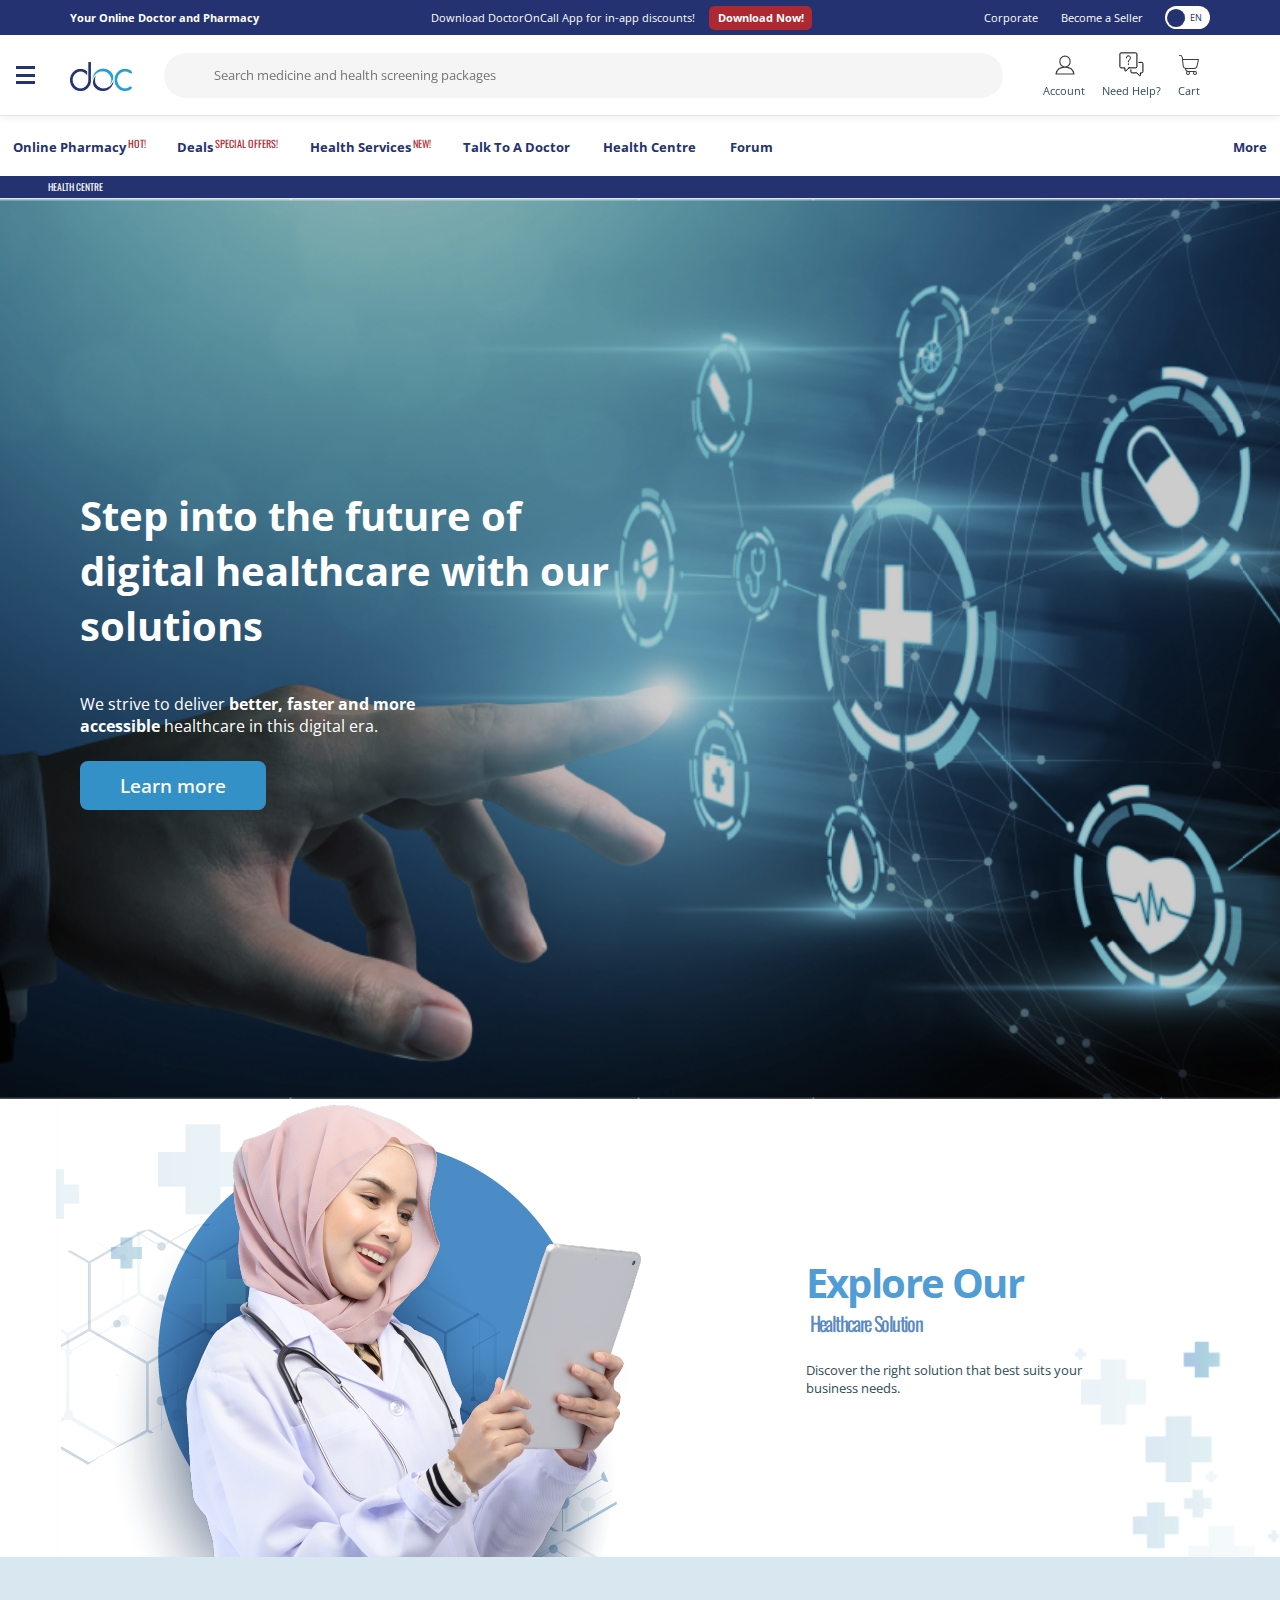
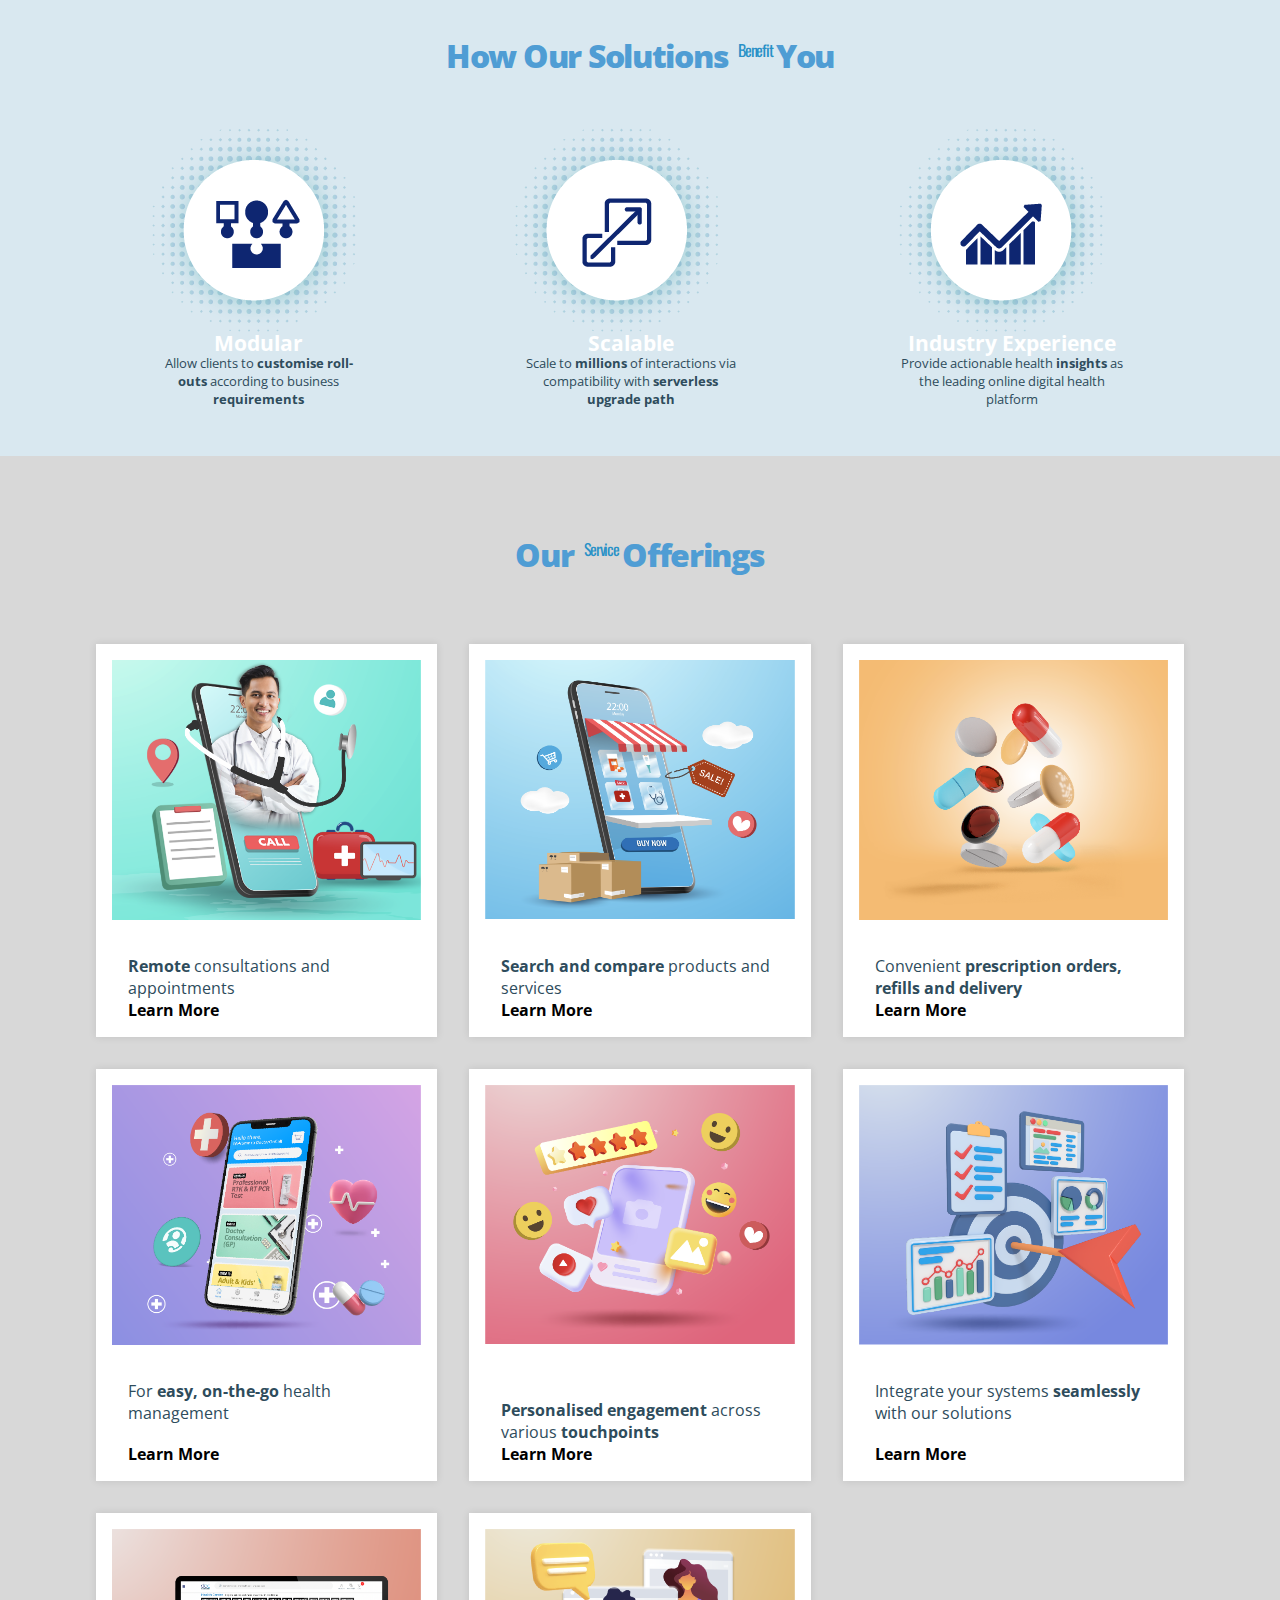
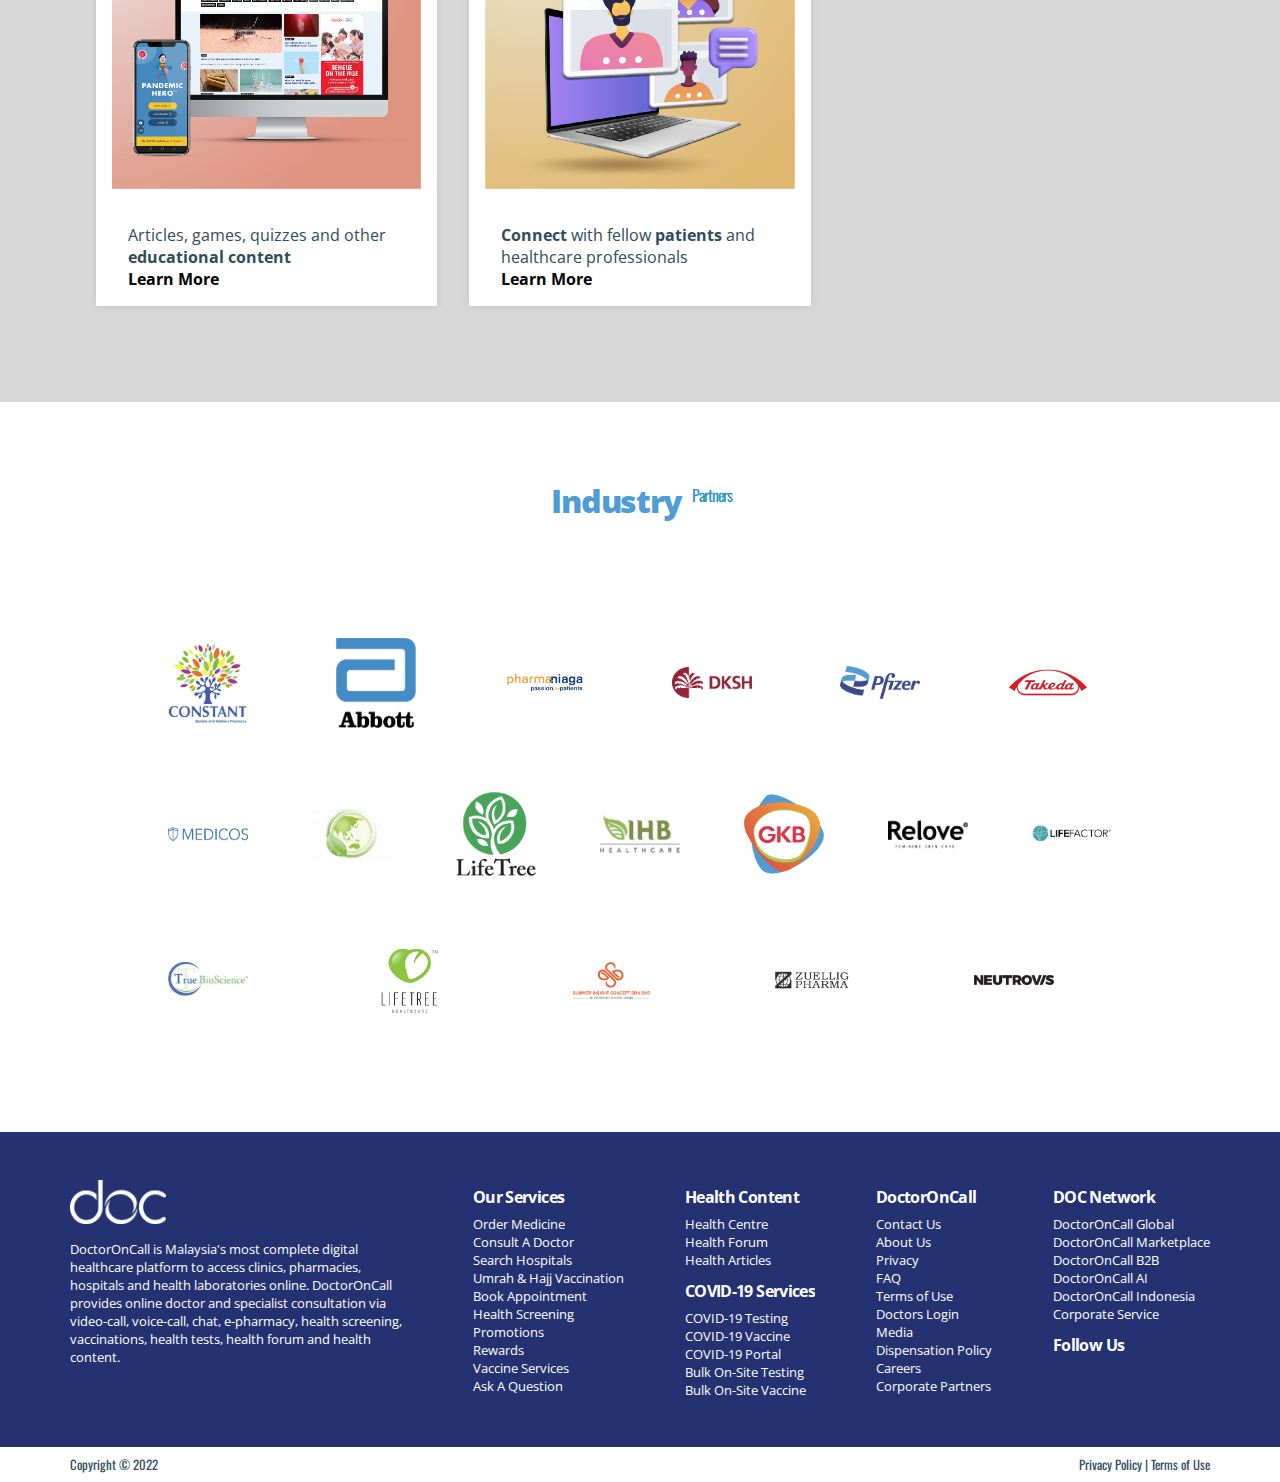
==== index.html @ 5e668772 "fixed navbar integration" ====
<!DOCTYPE html>
<html>
  <head>
    <meta charset="UTF-8">
    <meta name="viewport" content="width=device-width, initial-scale=1.0">
    <title>DoctorOnCall- Our Software Solutions</title>
    <meta name="description" content="DoctorOnCall- Our Software Solutions">
    <meta name="keywords" content="Health, Tech, Telehealth">
    <meta name="author" content="DoctorOnCall">
    <meta name="robots" content="index, follow">
    
    <link rel="stylesheet" href="./css/tiny-slider.css">
    <link rel="stylesheet" href="./css/style.css">
    <link rel="stylesheet" href="./css/health-centre-category.css">
    <link rel="stylesheet" href="./css/stylesheet.css">

    <!-- Favicons-->
    <link rel="shortcut icon" href="https://www.doctoroncall.com.my/images/favicon.ico" type="image/x-icon">
    <link rel="icon" href="https://www.doctoroncall.com.my/images/favicon.ico" type="image/x-icon">

    <!-- To load boostrap-->
    <link href="https://cdn.jsdelivr.net/npm/bootstrap@5.0.2/dist/css/bootstrap.min.css" rel="stylesheet" integrity="sha384-EVSTQN3/azprG1Anm3QDgpJLIm9Nao0Yz1ztcQTwFspd3yD65VohhpuuCOmLASjC" crossorigin="anonymous">
  </head>

  <body>

    <!-- Navbar section -->
    <header id="header" class="br-b-gray-1 bg-white pos-fix fullwidth sr t-05-ease">
      <div id="nav-1" class="nav-1 bg-blue-1 pad slide-disable t-05-ease">
        <div class="flex-box fullwidth fullheight wrap-1 centralized ai-c">
          <h1 class="f-g0-s0 f-g1-s0-767">Your Online Doctor and Pharmacy</h1>
          <div class="f-g1-s1 ta-c r-767">Download DoctorOnCall App for in-app discounts! <a class="button" href="#" target="_blank">Download Now!</a></div>
          <a class="r-920 f-g0-s0" href="#" target="_blank">Corporate</a><a class="r-920 f-g0-s0" href="#" target="_blank">Become a Seller</a> <span class="toggle-container pos-rel f-g0-s0"> <span class="pos-abs bm">BM</span> <span class="pos-abs en">EN</span>
          <button type="button" class="toggle toggle-btn pos-abs" id="toggle-lang"></button>
          </span> </div>
      </div>
      <div class="pos-rel pad">
        <div class="burger-wrapper pos-abs flex-box fullheight ai-c">
          <div id="burger" class="burger toggle"> <span class="line"></span> <span class="line"></span> <span class="line"></span> </div>
        </div>
        <div class="nav-2 flex-box ai-c fullwidth wrap-1 slide-disable t-05-ease pt-1 pb-1">
          <div id="logo" class="logo t-05-ease"><img class="fullwidth" src="images/doc-logo.png" alt /><img class="fullwidth" style="margin-top: 4.5%;" src="./Images/doc-logo.png" alt /></div>
          <div class="search-box">
            <input id="searchInput" autocomplete="off" class="search-bar fullwidth bg-gray-1" placeholder="Search medicine and health screening packages" onfocus="expandSearch()" onfocusout="shrinkSearch()">
          </div>
          <div class="main-nav r-767">
            <div class="flex-box ai-c">
              <div class="ta-c f-g1-s1">
                <svg class="header-login" xmlns="http://www.w3.org/2000/svg" width="25" height="25" viewBox="0 0 25 25">
                  <g transform="translate(-1121 -191)">
                    <rect class="class-a" width="25" height="25" transform="translate(1121 191)"></rect>
                    <g transform="translate(1123 193)">
                      <path class="class-b" d="M10.988,13.129A5.363,5.363,0,0,1,5.852,7.564,5.363,5.363,0,0,1,10.988,2a5.363,5.363,0,0,1,5.136,5.564A5.363,5.363,0,0,1,10.988,13.129Zm0,0q7.7,0,8.988,6.848H2Q3.284,13.129,10.988,13.129Z" transform="translate(0 0)"></path>
                    </g>
                  </g>
                </svg>
                Account </div>
              <div class="ta-c f-g1-s1">
                <svg version="1.1" id="Layer_1" xmlns="http://www.w3.org/2000/svg" xmlns:xlink="http://www.w3.org/1999/xlink" x="0px" y="0px" viewBox="0 0 50 50" style="enable-background:new 0 0 50 50;" xml:space="preserve" width="25" height="25">
                  <style type="text/css">
    .st0{fill:none;stroke:#000000;stroke-width:2;stroke-linecap:round;stroke-linejoin:round;}
    </style>
                  <g>
                    <path id="Rectangle_103_" class="st0" d="M19.83,31.77l-6.29,6.29c-0.63,0.63-1.71,0.18-1.71-0.71v-5.59h-8c-1.1,0-2-0.9-2-2v-26 c0-1.1,0.9-2,2-2h30c1.1,0,2,0.9,2,2v26c0,1.1-0.9,2-2,2H19.83z"/>
                    <path id="Path_143_" class="st0" d="M23.83,35.77v4c0,1.12,0.9,2,2,2h10l5.29,5.7c0.63,0.64,1.71,0.19,1.71-0.72v-4.98h3 c1.1,0,2-0.88,2-2V22.8c0-1.12-0.9-2.03-2-2.03h-6"/>
                    <path class="st0" d="M18.83,19.77c0,0,0-2,1-3c2-2,3-3,3-5s-1-4-4-4s-4,2-4,4"/>
                    <line class="st0" x1="18.83" y1="23.77" x2="18.83" y2="24.77"/>
                  </g>
                </svg>
                Need Help?</div>
              <div class="ta-c f-g1-s1">
                <svg class="header-cart-icon" xmlns="http://www.w3.org/2000/svg" width="25" height="25" viewBox="0 0 25 25">
                  <g transform="translate(0)">
                    <path class="class-a" d="M0,0H25V25H0Z" transform="translate(0)"></path>
                    <path class="class-b" d="M11.5,19h6.279a.5.5,0,0,1,0,1H11.5a3.5,3.5,0,0,1-3.487-3.2,3.5,3.5,0,0,1-2.306-2.912L4.694,5.318A1.5,1.5,0,0,0,3.205,4H2.5a.5.5,0,0,1,0-1h.705A2.5,2.5,0,0,1,5.687,5.2L5.907,7H21.5a.5.5,0,0,1,.488.608L20.51,14.259A3.5,3.5,0,0,1,17.094,17H9.185l-.136,0A2.5,2.5,0,0,0,11.5,19ZM6.059,8,6.7,13.776A2.5,2.5,0,0,0,9.185,16h7.908a2.5,2.5,0,0,0,2.44-1.958L20.877,8Z" transform="translate(0)"></path>
                    <path class="class-b" d="M18,23a2,2,0,1,1,2-2A2,2,0,0,1,18,23Zm0-1a1,1,0,1,0-1-1A1,1,0,0,0,18,22Z" transform="translate(0)"></path>
                    <path class="class-b" d="M11,23a2,2,0,1,1,2-2A2,2,0,0,1,11,23Zm0-1a1,1,0,1,0-1-1A1,1,0,0,0,11,22Z" transform="translate(0)"></path>
                  </g>
                </svg>
                Cart </div>
            </div>
          </div>
        </div>
      </div>
    </header>
    <div class="nav-3 br-b-gray-1 r-1023 slide-disable sr t-05-ease">
      <div class="flex-box centralized pos-rel">
        <div class="f-g0-s0"><a class="button-blue" href="javascript:void(0)">Online Pharmacy<span>HOT!</span>
          <div class="tab"></div>
          </a>
          <div class="nav-3-d br-b-gray-1 bg-gray-2 slide-disable sr t-05-ease pt-05 pb-05 pos-abs fullwidth">
            <div class="wrap-2">
              <div class="flex-box gap-2 desc">
                <div class="pad-05 fb-40">
                  <div class="flex-box br-b-blue-1">
                    <h2 class="f-g1-s1">Explore By</h2>
                    <a class="see-all" href="#"><span>SEE ALL</span> <img src="images/go.svg" alt /></a> </div>
                  <ul class="ls-n flex-box gap-05 fw col2">
                    <li><a href="#" target="_blank"><span>Nutrition</span></a></li>
                    <li><a href="#" target="_blank"><span>Sleep</span></a></li>
                    <li><a href="#" target="_blank"><span>Mental Health</span></a></li>
                    <li><a href="#" target="_blank"><span>Fitness</span></a></li>
                    <li><a href="#" target="_blank"><span>Product Reviews</span></a></li>
                    <li><a href="#" target="_blank"><span>Sexual Health</span></a></li>
                  </ul>
                </div>
                <div class="pad-05">
                  <div class="flex-box br-b-blue-1">
                    <h2 class="f-g1-s1">Trending Categories</h2>
                    <a class="see-all" href="#"><span>SEE ALL</span> <img src="images/go.svg" alt /></a> </div>
                  <ul class="ls-n flex-box gap-05 col4 fw">
                    <li><a href="#" target="_blank"><span>5-HTP</span></a></li>
                    <li><a href="#" target="_blank"><span>Algae</span></a></li>
                    <li><a href="#" target="_blank"><span>Amino Acids</span></a></li>
                    <li><a href="#" target="_blank"><span>Antioxidants</span></a></li>
                    <li><a href="#" target="_blank"><span>Ashwagandha</span></a></li>
                    <li><a href="#" target="_blank"><span>Astaxanthin</span></a></li>
                    <li><a href="#" target="_blank"><span>Bee Propolis</span></a></li>
                    <li><a href="#" target="_blank"><span>Beta Glucan</span></a></li>
                    <li><a href="#" target="_blank"><span>Biotin</span></a></li>
                    <li><a href="#" target="_blank"><span>Bone &amp; Joint</span></a></li>
                    <li><a href="#" target="_blank"><span>Calcium</span></a></li>
                    <li><a href="#" target="_blank"><span>Collagen</span></a></li>
                    <li><a href="#" target="_blank"><span>5-HTP</span></a></li>
                    <li><a href="#" target="_blank"><span>Algae</span></a></li>
                    <li><a href="#" target="_blank"><span>Amino Acids</span></a></li>
                    <li><a href="#" target="_blank"><span>Antioxidants</span></a></li>
                    <li><a href="#" target="_blank"><span>Ashwagandha</span></a></li>
                    <li><a href="#" target="_blank"><span>Astaxanthin</span></a></li>
                    <li><a href="#" target="_blank"><span>Bee Propolis</span></a></li>
                    <li><a href="#" target="_blank"><span>Beta Glucan</span></a></li>
                    <li><a href="#" target="_blank"><span>Biotin</span></a></li>
                    <li><a href="#" target="_blank"><span>Bone &amp; Joint</span></a></li>
                    <li><a href="#" target="_blank"><span>Calcium</span></a></li>
                    <li><a href="#" target="_blank"><span>Collagen</span></a></li>
                  </ul>
                </div>
              </div>
            </div>
          </div>
        </div>
        <div class="f-g0-s0"><a class="button-blue" href="javascript:void(0)">Deals<span>SPECIAL OFFERS!</span></a></div>
        <div class="f-g0-s0"><a class="button-blue" href="javascript:void(0)">Health Services<span>NEW!</span>
          <div class="tab"></div>
          </a>
          <div class="nav-3-d br-b-gray-1 bg-gray-2 slide-disable sr t-05-ease pt-05 pb-05 pos-abs fullwidth">
            <div class="wrap-2">
              <div class="flex-box gap-2 desc">
                <div class="pad-05">
                  <div class="flex-box br-b-blue-1">
                    <h2 class="f-g1-s1">Categories</h2>
                    <a class="see-all" href="#"><span>SEE ALL</span> <img src="images/go.svg" alt /></a> </div>
                  <ul class="ls-n flex-box gap-05 col4 fw">
                    <li><a href="#" target="_blank"><span>General Vaccination</span></a></li>
                    <li><a href="#" target="_blank"><span>General Screening</span></a></li>
                    <li><a href="#" target="_blank"><span>Women's Health</span></a></li>
                    <li><a href="#" target="_blank"><span>Covid Test</span></a></li>
                    <li><a href="#" target="_blank"><span>Imaging Test</span></a></li>
                    <li><a href="#" target="_blank"><span>Influenza Vaccination</span></a></li>
                    <li><a href="#" target="_blank"><span>Cancer Screening</span></a></li>
                    <li><a href="#" target="_blank"><span>Children's Vaccination</span></a></li>
                    <li><a href="#" target="_blank"><span>Dental Care</span></a></li>
                    <li><a href="#" target="_blank"><span>Men's Health</span></a></li>
                    <li><a href="#" target="_blank"><span>Heart Screening</span></a></li>
                    <li><a href="#" target="_blank"><span>Sexual Wellness</span></a></li>
                  </ul>
                </div>
              </div>
            </div>
          </div>
        </div>
      <div class="f-g0-s0"><a class="button-blue active" href="javascript:void(0)">Talk To A Doctor
          <div class="tab"></div>
          </a>
          <div class="nav-3-d br-b-gray-1 bg-gray-2 slide-disable sr t-05-ease pt-05 pb-05 pos-abs fullwidth">
            <div class="wrap-2 centralized">
              <div class="flex-box gap-2 desc">
                <div class="pad-05 fb-40">
                  <div class="thumbs flex-box fw gap-1">
            <div class="f-g1-s0"><a id="b5" href="#" target="_self" class="t-05-ease"><small>ONLINE</small>
              <div>Doctor Consultation (GP)</div>
              </a></div>
            <div class="f-g1-s0"><a id="b2" href="#" target="_self" class="t-05-ease"><small>APPOINTMENT</small>
              <div>Specialist Consultation</div>
              </a></div>
          </div>
                </div>
                <div class="pad-05">
                  <div class="flex-box br-b-blue-1">
                    <h2 class="f-g1-s1">All Specialists</h2>
                    <a class="see-all" href="#"><span>SEE ALL</span> <img src="images/go.svg" alt /></a> </div>
                  <ul class="ls-n flex-box gap-05 col2 fw">
                    <li><a href="#" target="_blank"><span>Obstetrician &amp; Gynaecologist</span></a></li>
                    <li><a href="#" target="_blank"><span>Fertility Specialist</span></a></li>
                    <li><a href="#" target="_blank"><span>Neurosurgeon</span></a></li>
                    <li><a href="#" target="_blank"><span>Urologist</span></a></li>
                    <li><a href="#" target="_blank"><span>Ear Nose Throat Specialist</span></a></li>
            <li><a href="#" target="_blank"><span>General Practitioner</span></a></li>
                  </ul>
                </div>
              </div>
            </div>
          </div>
        </div>
        <div class="f-g0-s0"><a class="button-blue active" href="index-health-centre.html">Health Centre
          <div class="tab"></div>
          </a>
          <div class="nav-3-d br-b-gray-1 bg-gray-2 slide-disable sr t-05-ease pt-05 pb-05 pos-abs fullwidth">
            <div class="wrap-2">
              <div class="flex-box gap-2 desc">
                <div class="pad-05 fb-40">
                  <div class="flex-box br-b-blue-1">
                    <h2 class="f-g1-s1">Featured</h2>
                    <a class="see-all" href="#"><span>SEE ALL</span> <img src="images/go.svg" alt /></a> </div>
                  <ul class="ls-n flex-box gap-05 fw col2">
                    <li><a href="#" target="_blank"><span>Smoking Cessation</span></a></li>
                    <li><a href="#" target="_blank"><span>Pneumococcal Vaccination</span></a></li>
                    <li><a href="#" target="_blank"><span>Heart Health</span></a></li>
                    <li><a href="#" target="_blank"><span>Family &amp; Planning</span></a></li>
                    <li><a href="#" target="_blank"><span>Hepatitis C</span></a></li>
                    <li><a href="#" target="_blank"><span>Endometriosis</span></a></li>
                  </ul>
                </div>
                <div class="pad-05">
                  <div class="flex-box br-b-blue-1">
                    <h2 class="f-g1-s1">Health Articles</h2>
                    <a class="see-all" href="#"><span>SEE ALL</span> <img src="images/go.svg" alt /></a> </div>
                  <ul class="ls-n flex-box gap-05 col4 fw">
                    <li><a href="index-health-centre-category.html" target="_self"><span>Nutrition</span></a></li>
                    <li><a href="#" target="_blank"><span>Covid-19 Vaccine</span></a></li>
                    <li><a href="#" target="_blank"><span>HIV &amp; AIDS</span></a></li>
                    <li><a href="#" target="_blank"><span>Diabetes</span></a></li>
                    <li><a href="#" target="_blank"><span>Asthma</span></a></li>
                    <li><a href="#" target="_blank"><span>Cancer</span></a></li>
                    <li><a href="#" target="_blank"><span>Women's Health</span></a></li>
                    <li><a href="#" target="_blank"><span>Vaccine Services</span></a></li>
                    <li><a href="#" target="_blank"><span>Health Screening</span></a></li>
                  </ul>
                </div>
              </div>
            </div>
          </div>
        </div>
        <div class="f-g0-s0"><a class="button-blue" href="javascript:void(0)">Forum</a></div>
        <div class="f-g1-s1 fb-100"><a class="button-blue" href="javascript:void(0)">More</a></div>
      </div>
      <div class="breadcrumbs flex-box bg-blue-1 pt-025 pb-025 ai-c"><a href="index.html"><img src="images/home.svg" class="home" alt /></a><span><img src="images/next-white.svg" alt=""></span><a href="#">HEALTH CENTRE</a></div>
    </div>
    <div id="nav-4" class="nav-4 pos-fix bg-blue-1 sr flex-box fd-c t-05-ease">
      <div class="flex-box fullwidth ai-c">
        <div><img class="avatar" src="images/avatar.svg" alt/></div>
        <div><strong class="hello-user">Hello, Guest!</strong>
          <div><a class="button-white" href="javascript:void(0)">Log In</a><a class="button-white" href="javascript:void(0)">Sign Up</a></div>
        </div>
      </div>
      <hr>
      <div class="main no-scroller">
        <div class="accordion-container">
          <div class="ac">
            <div class="ac-header">
              <button class="ac-trigger">Online Pharmacy<span>HOT!</span></button>
            </div>
            <div class="ac-panel">
              <ul class="ls-n">
                <li><a href="index-health-centre-category.html" target="_self"><span>Nutrition</span></a></li>
                <li><a href="#" target="_blank"><span>Sleep</span></a></li>
                <li><a href="#" target="_blank"><span>Mental Health</span></a></li>
                <li><a href="#" target="_blank"><span>Fitness</span></a></li>
                <li><a href="#" target="_blank"><span>Product Reviews</span></a></li>
                <li><a href="#" target="_blank"><span>Sexual Health</span></a></li>
              </ul>
            </div>
          </div>
          <div class="ac">
            <div class="ac-header">
              <button class="ac-trigger">Health Services<span>NEW!</span></button>
            </div>
            <div class="ac-panel">
              <ul class="ls-n">
                <li><a href="#" target="_blank"><span>General Vaccination</span></a></li>
                <li><a href="#" target="_blank"><span>General Screening</span></a></li>
                <li><a href="#" target="_blank"><span>Women's Health</span></a></li>
                <li><a href="#" target="_blank"><span>Covid Test</span></a></li>
                <li><a href="#" target="_blank"><span>Imaging Test</span></a></li>
                <li><a href="#" target="_blank"><span>Influenza Vaccination</span></a></li>
                <li><a href="#" target="_blank"><span>Cancer Screening</span></a></li>
                <li><a href="#" target="_blank"><span>Children's Vaccination</span></a></li>
                <li><a href="#" target="_blank"><span>Dental Care</span></a></li>
                <li><a href="#" target="_blank"><span>Men's Health</span></a></li>
                <li><a href="#" target="_blank"><span>Heart Screening</span></a></li>
                <li><a href="#" target="_blank"><span>Sexual Wellness</span></a></li>
              </ul>
            </div>
          </div>
          <div class="ac">
            <div class="ac-header">
              <button class="ac-trigger">Talk To A Doctor</button>
            </div>
            <div class="ac-panel">
              <ul class="ls-n">
                <li><a href="#" target="_blank"><span>Online GP</span></a></li>
                <li><a href="#" target="_blank"><span>Book Specialists</span></a></li>
              </ul>
            </div>
          </div>
          <div class="ac">
            <div class="ac-header">
              <button class="ac-trigger">Health Centre</button>
            </div>
            <div class="ac-panel">
              <ul class="ls-n">
                <li><a href="#" target="_blank"><span>Smoking Cessation</span></a></li>
                <li><a href="#" target="_blank"><span>Pneumococcal Vaccination</span></a></li>
                <li><a href="#" target="_blank"><span>Heart Health</span></a></li>
                <li><a href="#" target="_blank"><span>Family &amp; Planning</span></a></li>
                <li><a href="#" target="_blank"><span>Hepatitis C</span></a></li>
                <li><a href="#" target="_blank"><span>Endometriosis</span></a></li>
                <li><a href="#" target="_blank"><span>See More...</span></a></li>
              </ul>
            </div>
          </div>
          <div><a class="button-blue" href="javascript:void(0)">Forum</a></div>
        </div>
        <hr>
        <div><a class="button-blue" href="javascript:void(0)">Corporate</a></div>
        <div><a class="button-blue" href="javascript:void(0)">About Us</a></div>
        <div><a class="button-blue" href="javascript:void(0)">Frequently Asked Questions</a></div>
        <div><a class="button-blue" href="javascript:void(0)">Media</a></div>
        <div><a class="button-blue" href="javascript:void(0)">Careers</a></div>
        <div><a class="button-blue" href="javascript:void(0)">Panel Doctors</a></div>
        <div><a class="button-blue" href="javascript:void(0)">Contact Us</a></div>
      </div>
      <div class="socmed flex-box col5 f-g0-s0"> <a href="#" target="_blank"><img src="images/socmed-fb.svg" alt /></a> <a href="#" target="_blank"><img src="images/socmed-ig.svg" alt /></a> <a href="#" target="_blank"><img src="images/socmed-tw.svg" alt /></a> <a href="#" target="_blank"><img src="images/socmed-yt.svg" alt /></a> <a href="#" target="_blank"><img src="images/socmed-in.svg" alt /></a> </div>
    </div>
    <div id="nav-4-slideback" class="nav-4-slideback pos-fix">&nbsp;</div>
    <div class="nav-5 pos-fix bg-white fullwidth main-nav br-t-gray-1 a-767 sr t-05-ease">
      <div class="flex-box ai-c slide-disable col4 fw">
        <div class="ta-c f-g0-s0"> <img style="width: 25px; margin: 0 auto 0.5em" src="images/icon-download.svg" alt/> Get App</div>
        <div class="ta-c f-g0-s0">
          <svg class="header-login" xmlns="http://www.w3.org/2000/svg" width="25" height="25" viewBox="0 0 25 25">
            <g transform="translate(-1121 -191)">
              <rect class="class-a" width="25" height="25" transform="translate(1121 191)"></rect>
              <g transform="translate(1123 193)">
                <path class="class-b" d="M10.988,13.129A5.363,5.363,0,0,1,5.852,7.564,5.363,5.363,0,0,1,10.988,2a5.363,5.363,0,0,1,5.136,5.564A5.363,5.363,0,0,1,10.988,13.129Zm0,0q7.7,0,8.988,6.848H2Q3.284,13.129,10.988,13.129Z" transform="translate(0 0)"></path>
              </g>
            </g>
          </svg>
          Account </div>
        <div class="ta-c f-g0-s0">
          <svg version="1.1" id="Layer_2" xmlns="http://www.w3.org/2000/svg" xmlns:xlink="http://www.w3.org/1999/xlink" x="0px" y="0px" viewBox="0 0 50 50" style="enable-background:new 0 0 50 50;" xml:space="preserve" width="25" height="25">
            <g>
              <path id="Rectangle_104_" class="st0" d="M19.83,31.77l-6.29,6.29c-0.63,0.63-1.71,0.18-1.71-0.71v-5.59h-8c-1.1,0-2-0.9-2-2v-26 c0-1.1,0.9-2,2-2h30c1.1,0,2,0.9,2,2v26c0,1.1-0.9,2-2,2H19.83z"/>
              <path id="Path_144_" class="st0" d="M23.83,35.77v4c0,1.12,0.9,2,2,2h10l5.29,5.7c0.63,0.64,1.71,0.19,1.71-0.72v-4.98h3 c1.1,0,2-0.88,2-2V22.8c0-1.12-0.9-2.03-2-2.03h-6"/>
              <path class="st0" d="M18.83,19.77c0,0,0-2,1-3c2-2,3-3,3-5s-1-4-4-4s-4,2-4,4"/>
              <line class="st0" x1="18.83" y1="23.77" x2="18.83" y2="24.77"/>
            </g>
          </svg>
          Need Help?</div>
        <div class="ta-c f-g0-s0">
          <svg class="header-cart-icon" xmlns="http://www.w3.org/2000/svg" width="25" height="25" viewBox="0 0 25 25">
            <g transform="translate(0)">
              <path class="class-a" d="M0,0H25V25H0Z" transform="translate(0)"></path>
              <path class="class-b" d="M11.5,19h6.279a.5.5,0,0,1,0,1H11.5a3.5,3.5,0,0,1-3.487-3.2,3.5,3.5,0,0,1-2.306-2.912L4.694,5.318A1.5,1.5,0,0,0,3.205,4H2.5a.5.5,0,0,1,0-1h.705A2.5,2.5,0,0,1,5.687,5.2L5.907,7H21.5a.5.5,0,0,1,.488.608L20.51,14.259A3.5,3.5,0,0,1,17.094,17H9.185l-.136,0A2.5,2.5,0,0,0,11.5,19ZM6.059,8,6.7,13.776A2.5,2.5,0,0,0,9.185,16h7.908a2.5,2.5,0,0,0,2.44-1.958L20.877,8Z" transform="translate(0)"></path>
              <path class="class-b" d="M18,23a2,2,0,1,1,2-2A2,2,0,0,1,18,23Zm0-1a1,1,0,1,0-1-1A1,1,0,0,0,18,22Z" transform="translate(0)"></path>
              <path class="class-b" d="M11,23a2,2,0,1,1,2-2A2,2,0,0,1,11,23Zm0-1a1,1,0,1,0-1-1A1,1,0,0,0,11,22Z" transform="translate(0)"></path>
            </g>
          </svg>
          Cart </div>
      </div>
    </div> 

    <!-- Primary Banner section -->
    <div class="primary-hero-banner padding-section">
      <div class="primary-hero-content">
        <p class="primary-hero-title">Step into the future of digital healthcare with our solutions</p>
        <p class="primary-hero-description">We strive to deliver <strong>better, faster and more accessible</strong> healthcare in this digital era.</p>
        <button class="learn-more-btn" onclick=scrollToSection()>Learn more</button>
      </div>
    </div>

    <!-- Secondary Banner section -->
    <div class="secondary-hero-banner" id="explore-section">
      <div class="vertical-end horizontal-start">
         <img src="./Images/Asset 3.png" alt="Nurse Banner" class="nurse-image">
      </div>
      <div class="vertical-center"> 
        <div>
          <h2 class="secondary-hero-title text-start">
            Explore Our
            <br />
            <span class="secondary-colored-title">Healthcare Solution</span>
          </h2>
          <p class="secondary-hero-description">Discover the right solution that best suits your business needs.</p>
        </div>      
      </div>  
    </div>

    <!-- Benefits section -->
    <div class="benefit-section padding-section">

      <h2 class="section-title text-center">How Our Solutions <span class="light-blue-title"> Benefit </span> You</h2>

        <div class="benefit-container">
          <div class="center-benefit-card">
            <div class="benefit-card">
              <img src="./Images/Asset 5.png" alt="Modular Image">  
              <h3 class="benefit-card-title"><span class="description-bold">Modular</span></h3>
              <p>Allow clients to <span class="description-bold">customise roll-outs</span> according to business <span class="description-bold">requirements</span></p>
            </div>
          </div>
      
          <div class="center-benefit-card">
            <div class="benefit-card">
              <img src="./Images/Asset 6.png" alt="Scalable Image">
              <h3 class="benefit-card-title"><span class="description-bold">Scalable</span></h3>
              <p>Scale to <span class="description-bold">millions</span> of interactions via compatibility with <span class="description-bold">serverless upgrade path</span></p>
            </div>
          </div>
      
          <div class="center-benefit-card">
            <div class="benefit-card">
              <img src="./Images/Asset 7.png" alt="Industry Experience Image">
              <h3 class="benefit-card-title"><span class="description-bold">Industry Experience</span></h3>
              <p>Provide actionable health <span class="description-bold">insights</span> as the leading online digital health platform</p>
            </div>
          </div>
        </div> 
    </div>

    <!-- Services section -->
    <div class="service-section padding-section">
      <h2 class="section-title text-center">Our <span class="light-blue-title">Service</span> Offerings</h2>
      <div class="horizontal-center">
      <div class="service-card-group">

        <div class="service-card">
          <div>
            <img src="./Images/Asset 8.png" class="service-card-image" alt="Telehealth Platform Image">          
            <h3 class="service-card-title">Telehealth Platform</h3>
            <p class="service-card-description"> <span class="description-bold">Remote</span> consultations and appointments</p>
          </div>
          <a href="#" class="service-card-learn-more">Learn More</a>
        </div>
        <div class="service-card">
          <div>
            <img src="./Images/Asset 9.png" class="service-card-image" alt="B2B and B2C Marketplace Image">
            <h3 class="service-card-title">B2B and B2C Marketplace</h3>
            <p class="service-card-description"><span class="description-bold">Search and compare</span> products and services</p>
          </div>
          <a href="#" class="service-card-learn-more">Learn More</a>
        </div>
        <div class="service-card">          
          <div>
            <img src="./Images/Asset 10.png" class="service-card-image" alt="Online Pharmacy Image">
            <h3 class="service-card-title">Online Pharmacy</h3>
            <p class="service-card-description">Convenient<span class="description-bold"> prescription orders, refills and delivery</span></p>
          </div>
          <a href="#" class="service-card-learn-more">Learn More</a>
        </div>
        <div class="service-card">          
          <div>
            <img src="./Images/Asset 11.png" class="service-card-image" alt="Mobile App Image">
            <h3 class="service-card-title">Mobile App</h3>
            <p class="service-card-description">For <span class="description-bold">easy, on-the-go</span> health management</p>
          </div>
          <a href="#" class="service-card-learn-more">Learn More</a>
        </div>
        <div class="service-card">          
          <div>
            <img src="./Images/Asset 12.png" class="service-card-image" alt="Customer Experience Management Image">
            <h3 class="service-card-title">Customer Experience Management (CEM)</h3>
            <p class="service-card-description"><span class="description-bold">Personalised engagement</span> across various <span class="description-bold">touchpoints</span></p>
          </div>
          <a href="#" class="service-card-learn-more">Learn More</a>
        </div>
        <div class="service-card">          
          <div>
            <img src="./Images/Asset 15.png" class="service-card-image" alt="ERP & HIS Integration Image">
            <h3 class="service-card-title">ERP & HIS Integration</h3>
            <p class="service-card-description">Integrate your systems <span class="description-bold">seamlessly</span> with our solutions</p>
          </div>
          <a href="#" class="service-card-learn-more">Learn More</a>
        </div>
        <div class="service-card">
          <div>
            <img src="./Images/Asset 16.png" class="service-card-image" alt="Health Centres Image">
            <h3 class="service-card-title">Health Centres</h3>
            <p class="service-card-description">Articles, games, quizzes and other <span class="description-bold">educational content</span></p>
          </div>
          <a href="#" class="service-card-learn-more">Learn More</a>
        </div>
        <div class="service-card">          
          <div>
            <img src="./Images/Asset 17.png" class="service-card-image" alt="Website Forum Image">
            <h3 class="service-card-title">Website Forum</h3>
            <p class="service-card-description"><span class="description-bold">Connect</span> with fellow <span class="description-bold">patients</span> and healthcare <span class="service-description-bold">professionals</span></p>
          </div>
          <a href="#" class="service-card-learn-more">Learn More</a>
        </div>

      </div>
    </div>
    </div>

    <!-- Partners section -->
    <div class="partners-section padding-section">
      <h2 class="section-title text-center">Industry <span class="light-blue-title">Partners</span></h2>
      <div class="horizontal-center">
        <div class="partners-group text-center">
          <div class="first-partners-row">
            <span class="partners-row"><img src="./Images/Asset 18.png" alt="CONSTANT Image"></span>            
            <span class="partners-row"><img src="./Images/Asset 19.png" alt="Abbott Image"></span>
            <span class="partners-row"><img src="./Images/Asset 20.png" alt="Pharmaniage Image"></span>
            <span class="partners-row"><img src="./Images/Asset 21.png" alt="DKSH"></span>
            <span class="partners-row"><img src="./Images/Asset 22.png" alt="Pfizer Image"></span>
            <span class="partners-row"><img src="./Images/Asset 23.png" alt="Takeda Image"></span>
          </div>
          <div class="second-partners-row">
            <span class="partners-row"><img src="./Images/Asset 24.png" alt="MEDICOS Image"></span>
            <span class="partners-row"><img src="./Images/Asset 25.png" alt="GreenPharm Image"></span>
            <span class="partners-row"><img src="./Images/Asset 26.png" alt="LifeTree Image"></span>
            <span class="partners-row"><img src="./Images/Asset 27.png" alt="IHB Image"></span>
            <span class="partners-row"><img src="./Images/Asset 28.png" alt="GKB Image"></span>
            <span class="partners-row"><img src="./Images/Asset 29.png" alt="Relove Image"></span>
            <span class="partners-row"><img src="./Images/Asset 30.png" alt="Lifefactor Image"></span>
          </div>
          <div class="third-partners-row">
            <span class="partners-row"><img src="./Images/Asset 31.png" alt="TrueBioScience Image"></span>
            <span class="partners-row"><img src="./Images/Asset 32.png" alt="LifeTree Image"></span>
            <span class="partners-row"><img src="./Images/Asset 33.png" alt="SummerInsightConcept Image"></span>
            <span class="partners-row"><img src="./Images/Asset 34.png" alt="ZuellingPharma Image"></span>
            <span class="partners-row"><img src="./Images/Asset 35.png" alt="Neutrovis Image"></span>    
          </div>          
        </div>
      </div>
    </div>
    
    <footer class="section bg-blue-1 slide-disable t-05-ease sr">
      <div class="wrap-1 pad">
        <div class="footer flex-box desc gap-1 jc-sb cen centralized">
          <div class="fb-30"> <img class="mb-1" style="width: 6em; filter: brightness(100)" src="./Images/doc-logo.png" alt="">
            <p>DoctorOnCall is Malaysia's most complete digital healthcare platform to access clinics, pharmacies, hospitals and health laboratories online. DoctorOnCall provides online doctor and specialist consultation via video-call, voice-call, chat, e-pharmacy, health screening, vaccinations, health tests, health forum and health content.</p>
          </div>
          <div>
            <h2>Our Services</h2>
            <p><a href="/medicine">Order Medicine</a> <a href="/online-doctor">Consult A Doctor</a> <a href="/find-doctor/kuala-lumpur/hospitals">Search Hospitals</a> <a href="/medicine/umrah-hajj-vaccination-packages">Umrah &amp; Hajj Vaccination</a> <a href="/find-doctor">Book Appointment</a> <a href="/health-screening">Health Screening</a> <a href="/promos">Promotions</a> <a href="/medicine/account">Rewards</a> <a href="/find-doctor/vaccination-services">Vaccine Services</a> <a href="/tanya/en">Ask A Question</a></p>
          </div>
          <div>
            <h2>Health Content</h2>
            <p><a href="/health-centre">Health Centre</a> <a href="/tanya/en">Health Forum</a> <a href="/penyakit-a-z">Health Articles</a></p>
            <h2>COVID-19 Services</h2>
            <p><a href="/medicine/coronavirus-covid-19-test-kit">COVID-19 Testing</a> <a href="/medicine/covid-19-vaccine">COVID-19 Vaccine</a> <a href="/coronavirus?lang=en">COVID-19 Portal</a> <a href="/medicine/coronavirus-covid-19-test-kit/on-site-office-factory-testing-service">Bulk On-Site Testing</a> <a href="/medicine/coronavirus-covid-19-test-kit/on-site-office-factory-testing-service">Bulk On-Site Vaccine</a></p>
          </div>
          <div>
            <h2>DoctorOnCall</h2>
            <p><a href="/contact-us">Contact Us</a> <a href="/about-us">About Us</a> <a href="/privacyPolicy">Privacy</a> <a href="/help">FAQ</a> <a href="/termsOfService">Terms of Use</a> <a href="/doctor#/signin">Doctors Login</a> <a href="/media">Media</a> <a href="/medicine/dispensation-policy">Dispensation Policy</a> <a href="/careers">Careers</a> <a href="/corporate-partnership">Corporate Partners</a></p>
          </div>
          <div>
            <h2>DOC Network</h2>
            <p><a href="https://www.doctoroncall.com">DoctorOnCall Global </a><a href="https://www.doctoroncall.com">DoctorOnCall Marketplace </a><a href="https://www.doctoroncall.com/marketplace">DoctorOnCall B2B </a><a href="/healthcare-ai">DoctorOnCall AI </a><a href="/">DoctorOnCall Indonesia </a><a href="/corporate">Corporate Service</a></p>
            <div class="r-500">
              <h2>Follow Us</h2>
              <div class="socmed flex-box col5"> <a href="#" target="_blank"><img src="images/socmed-fb.svg" alt /></a> <a href="#" target="_blank"><img src="images/socmed-ig.svg" alt /></a> <a href="#" target="_blank"><img src="images/socmed-tw.svg" alt /></a> <a href="#" target="_blank"><img src="images/socmed-yt.svg" alt /></a> <a href="#" target="_blank"><img src="images/socmed-in.svg" alt /></a> </div>
            </div>
          </div>
          <div class="dn a-500 mt-1">
            <h2 class="ta-c">Follow Us</h2>
            <div class="socmed flex-box col5 centralized" style="max-width: 20em"> <a href="#" target="_blank"><img src="images/socmed-fb.svg" alt /></a> <a href="#" target="_blank"><img src="images/socmed-ig.svg" alt /></a> <a href="#" target="_blank"><img src="images/socmed-tw.svg" alt /></a> <a href="#" target="_blank"><img src="images/socmed-yt.svg" alt /></a> <a href="#" target="_blank"><img src="images/socmed-in.svg" alt /></a> </div>
          </div>
        </div>
      </div>
    </footer>
    <div class="copyright bg-white pt-05 pb-05 r-767 slide-disable t-05-ease sr">
      <div class="wrap-1 pad flex-box col2">
        <p class="mb-0" style="font-family: 'Oswald', sans-serif;">Copyright © 2022</p>
        <p class="mb-0 ta-r" style="font-family: 'Oswald', sans-serif;">Privacy Policy | Terms of Use</p>
      </div>
    </div>

    <!-- To load bootstrap -->
    <script src="https://cdn.jsdelivr.net/npm/@popperjs/core@2.9.2/dist/umd/popper.min.js" integrity="sha384-IQsoLXl5PILFhosVNubq5LC7Qb9DXgDA9i+tQ8Zj3iwWAwPtgFTxbJ8NT4GN1R8p" crossorigin="anonymous"></script>
    <script src="https://cdn.jsdelivr.net/npm/bootstrap@5.0.2/dist/js/bootstrap.min.js" integrity="sha384-cVKIPhGWiC2Al4u+LWgxfKTRIcfu0JTxR+EQDz/bgldoEyl4H0zUF0QKbrJ0EcQF" crossorigin="anonymous"></script>

    <!-- Javascript script file -->
    <script src="./js/script.js"></script>
    <script src="./js/accordion.min.js"></script>
    <script src="./js/init.js"></script>
    <script src="./js/tiny-slider.js"></script>
    
  </body>
</html>
---- css/tiny-slider.css ----
.tns-outer{padding:0 !important}.tns-outer [hidden]{display:none !important}.tns-outer [aria-controls],.tns-outer [data-action]{cursor:pointer}.tns-slider{-webkit-transition:all 0s;-moz-transition:all 0s;transition:all 0s}.tns-slider>.tns-item{-webkit-box-sizing:border-box;-moz-box-sizing:border-box;box-sizing:border-box}.tns-horizontal.tns-subpixel{white-space:nowrap}.tns-horizontal.tns-subpixel>.tns-item{display:inline-block;vertical-align:top;white-space:normal}.tns-horizontal.tns-no-subpixel:after{content:'';display:table;clear:both}.tns-horizontal.tns-no-subpixel>.tns-item{float:left}.tns-horizontal.tns-carousel.tns-no-subpixel>.tns-item{margin-right:-100%}.tns-no-calc{position:relative;left:0}.tns-gallery{position:relative;left:0;min-height:1px}.tns-gallery>.tns-item{position:absolute;left:-100%;-webkit-transition:transform 0s, opacity 0s;-moz-transition:transform 0s, opacity 0s;transition:transform 0s, opacity 0s}.tns-gallery>.tns-slide-active{position:relative;left:auto !important}.tns-gallery>.tns-moving{-webkit-transition:all 0.25s;-moz-transition:all 0.25s;transition:all 0.25s}.tns-autowidth{display:inline-block}.tns-lazy-img{-webkit-transition:opacity 0.6s;-moz-transition:opacity 0.6s;transition:opacity 0.6s;opacity:0.6}.tns-lazy-img.tns-complete{opacity:1}.tns-ah{-webkit-transition:height 0s;-moz-transition:height 0s;transition:height 0s}.tns-ovh{overflow:hidden}.tns-visually-hidden{position:absolute;left:-10000em}.tns-transparent{opacity:0;visibility:hidden}.tns-fadeIn{opacity:1;filter:alpha(opacity=100);z-index:0}.tns-normal,.tns-fadeOut{opacity:0;filter:alpha(opacity=0);z-index:-1}.tns-vpfix{white-space:nowrap}.tns-vpfix>div,.tns-vpfix>li{display:inline-block}.tns-t-subp2{margin:0 auto;width:310px;position:relative;height:10px;overflow:hidden}.tns-t-ct{width:2333.3333333%;width:-webkit-calc(100% * 70 / 3);width:-moz-calc(100% * 70 / 3);width:calc(100% * 70 / 3);position:absolute;right:0}.tns-t-ct:after{content:'';display:table;clear:both}.tns-t-ct>div{width:1.4285714%;width:-webkit-calc(100% / 70);width:-moz-calc(100% / 70);width:calc(100% / 70);height:10px;float:left}

/*# sourceMappingURL=sourcemaps/tiny-slider.css.map */
---- css/style.css ----
@import url('https://fonts.googleapis.com/css2?family=Open+Sans:wght@400;700&family=Oswald:wght@500&display=swap');

body {
    background-color: #fff;
    margin: 0;
    padding: 0;
}

/* Reusable selector classes */

/* Align items to the end of the container in y-axis */
.vertical-end {
    align-items: end;
    display: flex;
}

/* Center items vertically within the container */
.vertical-center {
    align-items: center;
    display: flex;
}

/* Center items horizontally within the container */
.horizontal-center {
    display: flex;
    justify-content: center;
}

.horizontal-start {
    display: flex;
    justify-content: start;
}

/* Center text within the container */
.text-center {
    text-align: center;    
}

/* Bolding words from the description section */
.description-bold {
    font-weight: bold;
}

/* Provide paddings on the side */
.padding-section {
    padding: 0 5rem;
}

/* Provide paddings on the side: Media query for tablet screens */
@media (max-width: 992px) {
    .padding-section {
        padding: 0 3rem;
    }  
}

/* Provide paddings on the side: Media query for mobile screens */
@media(max-width: 576px) {
    .padding-section {
        padding: 0 2rem;
    }  
}

.section-title {
    font-size: 2rem;
    padding-top: 5rem;
    font-weight: 900;
}

/* Navbar styling */
.doc-logo {
    height: auto;
    width: 6rem;
}

.navbar-padding-section {
    padding: 0rem 5rem;
}

/* Navbar styling: Media query for tablet screens */
@media(max-width: 992px) {
    .doc-logo {        
        margin: 0 auto;
        height: auto;
        width: 3rem;        
    }
    .navbar-padding-section {
        padding-left: 2rem;    
        padding-right: 0rem;
    }    
    
}

/* Navbar styling: Media query for mobile screens */
@media(max-width: 576px) {
    .doc-logo {        
        margin: 0 auto;
        height: auto;
        width: 3rem;        
    }
    .navbar-padding-section {
        padding-left: 1rem;    
        padding-right: 0rem;
    }    
}

/* Navbar underline animation at computer/laptop screen*/
.navbar-nav .nav-link {
    position: relative;
    text-decoration: none;
  }
  
@media (min-width: 992px) {
    .navbar-nav .nav-link::before {
        background-color: black;
        bottom: 0;
        content: "";
        height: 2px;
        left: 0;
        position: absolute;
        transform: scaleX(0);
        transition: all 0.3s ease-in-out 0s;
        visibility: hidden;
        width: 100%;        
    }

    .navbar-nav .nav-link:hover::before {
        transform: scaleX(1);        
        visibility: visible;
    }
}

/* Primary Banner styling: Default for laptop/computer screens */
.primary-hero-banner {
    position: relative;
    display: flex;
    align-items: center;
    height: 100vh;
}

.primary-hero-banner::before {
    content: '';
    position: absolute;
    top: 0;
    left: 0;
    width: 100%;
    height: 100%;
    background-image: url("./../Images/Asset\ 36.png");
    background-position: center;
    background-size: cover;
    filter: brightness(0.8);
    z-index: -1;
}

.primary-hero-content {
    width: 50%;
}

.primary-hero-title {
    color: #ffff;
    font-size: 2.5rem;
    font-weight: 700;
}

.primary-hero-description {
    color: #ffff;
    font-size: 1rem;
    margin-bottom: 1.5rem;
    margin-top: 1.5rem;
    width: 70%;
}

.learn-more-btn {
    background-color: #3491C7;
    border: none;
    border-radius: 0.5rem;
    color: #fff;
    cursor: pointer;
    font-size: 1.2rem;
    font-weight: 550;
    padding: 0.7rem 2.5rem;
}

/* Primary Banner styling: Media query for tablet screens */
@media(max-width: 992px) {
    .primary-hero-content {
        width: 80%;
    }
}

/* Primary Banner styling: Media query for mobile screens */
@media(max-width: 576px) {
    .primary-hero-content {
        width: 90%;
    }

    .primary-hero-title {
        font-size: 2rem;
    }

    .primary-hero-description {
        color: #ffff;
        font-size: 0.9rem;
        margin-bottom: 1.5rem;
        margin-top: 1.5rem;
        width: 70%;
    }     
}

/* Secondary Banner styling */
.secondary-hero-banner {
    background-image: url("../Images/secondary-banner-background.png");
    background-position: center;
    background-size: cover;
    display: grid;
    grid-template-columns: 55% 45%;
    justify-items: center;
}

.nurse-image {    
    
}

.secondary-hero-title {
    font-size: 2.5rem;
    font-weight: 700;
}

.secondary-colored-title {
    color: #5B8AC1;
}

.secondary-hero-description {
    max-width: 80%;
}

/* Secondary Banner styling: Media query for tablet screens */
@media (max-width: 992px) {
    .secondary-hero-banner {
        align-items: flex-end;
        box-sizing: border-box;
        grid-template-columns: 100%;
        padding: 2rem;
    }
}

/* Secondary Banner styling: Media query for mobile screens */
@media(max-width: 576px) {
    .secondary-hero-banner {
        align-items: flex-end;
        box-sizing: border-box;
        grid-template-columns: 100%;
        padding: 2rem;
    }
    
    .nurse-image {
        height: auto;
        margin: 2rem 0;
        max-height: 100%;
        max-width: 80%;
    }

    .secondary-hero-title {
        font-size: 1.5rem;
        margin-bottom: 1rem;
    }
    
    .secondary-hero-description {
        margin-bottom: 1rem;
        max-width: 100%;
    }
}

/* Benefit Page styling */
.benefit-section {
    background-color: #D9E8F0;
}

.benefit-container {
    display: flex;
    justify-content: space-between;
    padding: 3rem 0rem;
}

.benefit-card {
    max-width: 60%;
}

.benefit-card > img {
    height: auto;
    max-width: 100%;
}

.benefit-card-title {
    font-weight: 800;
    font-size: 1.3rem;
}

.center-benefit-card {
    display: flex;
    justify-content: center;
    text-align: center;
}

.light-blue-title {
    color: #2891C7;
}

/* Benefit page styling: Media query for tablet screens */
@media (max-width: 992px) {
    .benefit-card > img {
        height: auto;
        max-width: 80%;
    }
}

/* Benefit page styling: Media query for mobile screens */
@media (max-width: 576px) {
    .benefit-container {
        align-items: center;        
        flex-direction: column;
    }
}

/* Service page styling */
.service-section {
    background-color: #D8D8D8;
}

.service-card-group {
    display: grid;
    grid-template-columns: repeat(3, 1fr);
    margin-top: 3rem;
    margin-bottom: 5rem;
}

.service-card {
    background-color: #FFFFFF;
    box-shadow: 0 0 0.5rem rgba(0, 0, 0, 0.1);
    display: flex;
    flex-direction: column;
    margin: 1rem;
    justify-content: space-between;
    padding: 1rem;
    text-align: start;
}

.service-card-image {
    height: auto;
    width: 100%;
}

.service-card-title {
    font-size: 1.2rem;
    font-weight: bold;
    margin-left: 1rem;
    margin-top: 1rem;
}

.service-card-description {
    font-size: 1rem;
    margin-bottom: 1rem;
    margin-left: 1rem;
    margin-top: 0rem;
}

.service-card-learn-more {
    color: #000000;
    display: inline-block;
    font-weight: 700;
    margin-left: 1rem;
    text-decoration: none;
    transition: all 0.3s ease;
}

/* Service page styling: Media query for tablet screens */
@media(max-width: 992px) {
    .service-card-group {
        grid-template-columns: repeat(2, 1fr);     
    }
}
/* Service page styling: Media query for mobile screens */
@media(max-width: 576px) {
    .service-section {
        background-color: #D8D8D8;
    }    
    .service-card-group {
        grid-template-columns: repeat(1, 1fr);
        grid-gap: 1rem;
        margin-left: 0rem;
        margin-right: 0rem;        
    }
    .service-card {
        gap: 0rem;
    }
}

/* Partners page styling */
.partners-row > img {
    width: 5rem;
    padding: 2rem 0rem;
    height: auto;
}

.partners-group {
    padding-top: 5rem;
    padding-bottom: 5rem;
}

.first-partners-row {
    display: grid;
    grid-template-columns: repeat(6, 1fr);
    gap: 4rem;
    align-items: center;
}

.second-partners-row {
    display: grid;
    grid-template-columns: repeat(7, 1fr);
    gap: 4rem;
    align-items: center;
}

.third-partners-row {
    display: grid;
    grid-template-columns: repeat(5, 1fr);
    gap: 4rem;
    justify-content: center;
    align-items: center;
}

/* Partners page styling: Media query for tablet screens */
@media(max-width: 992px) {
    .partners-row > img {
        width: 80%;
        height: auto;
    }   
}

/* Partners page styling: Media query for mobile screens */
@media(max-width: 576px) {
    .first-partners-row {
        display: grid;
        grid-template-columns: repeat(1, 1fr);
        gap: 0rem;
    }
    
    .second-partners-row {
        display: grid;
        grid-template-columns: repeat(1, 1fr);
        gap: 0rem;
    }
    
    .third-partners-row {
        display: grid;
        grid-template-columns: repeat(1, 1fr);
        gap: 0rem;
        align-items: none;
    }
    .partners-row {
        display: flex;
        justify-content: center;
    } 
    .partners-row > img {
        width: 60%;
        height: auto;
    }
    .partners-group {
        padding-top: 3rem;
        padding-bottom: 3rem;
    }       
}

/* Footer */
.bottom-footer {
    background-color: #fff;
    padding: 2rem;
}
---- css/health-centre-category.css ----
/* CSS Document */
.health-centre-page .category-content-header {
	height: 20em;
	text-align: left;
}
.health-centre-page-category .health-centre.no-banner > div:last-child {
	flex-basis: initial;
}
.health-centre-page-category .category-content-header > div > div > div {
	width: 50%;
	display: inline-block;
}
.health-centre-page-category .category-content-header h2 {
	font-size: 4em;
}
.health-centre-page-category .category-content-header p {
	font-size: 1em;
}
.health-centre-page-category.nutrition .category-content-header h2 {
	color: #496146;
}
.health-centre-page-category.nutrition .category-content-header {
	background: url("../images/health-centre/category/nutrition/banner-main-bg-2.png"), url("../images/health-centre/category/nutrition/banner-main-bg-0.png"), url("../images/health-centre/category/nutrition/banner-main-bg-1.png");
	background-position: right center, left bottom, right bottom, right center;
	background-size: 50%, 20em, 30em;
	background-repeat: no-repeat;
}
.health-centre-article h4 {
	font-size: 3em;
}
.health-centre-article h2 {
	margin-bottom: 0.5em;
	margin-top: 2em;
}
.health-centre-article p {
	font-size: 1em;
	line-height: 1.5em;
}
.author a {
	color: #243271;
	font-weight: 700;
	text-decoration: underline;
}
.health-centre-related-articles.flex-box.col4 {
	
}
@media (max-width:1024px) {
	.health-centre-article h4 {
		font-size: 2em;
	 }
	.health-centre-page-category.nutrition .category-content-header {
		background-position: top right, left bottom, right bottom, right center;
		background-size: 50%, 20em, 30em;
		background-repeat: no-repeat;
	}
}
@media (max-width:767px) {
	.health-centre-page-category .category-content-header h2 {
		font-size: 3em;
	}
	.health-centre-page-category.nutrition .category-content-header {
		background-position: top right, left bottom, right bottom, right center;
		background-size: 14em, 15em, 14em;
		background-repeat: no-repeat;
	}
	.health-centre-page-category .category-content-header > div > div > div {
		width: 100%;
		text-align: center;
		margin: 0 auto;
	}
	.health-centre-page-category .category-content-header > div > div > div > p {
		display: inline-block;
		max-width: 28em;
	}
	.health-centre-page-category.nutrition .category-content-header {
		height: 50vh;
	}
	.health-centre-article > .flex-box {
		flex-direction: column;
	}
	.health-centre-related-articles.flex-box.col4 > * {
		flex-basis: 48%;
	}
}
@media (max-width:420px) {
	.health-centre-related-articles.flex-box.col4 > * {
		flex-basis: 100%;
	}
}
---- css/stylesheet.css ----
/* CSS Document */
@import url('https://fonts.googleapis.com/css2?family=Open+Sans:wght@400;700&family=Oswald:wght@500&display=swap');
* {
  box-sizing: border-box;
  font-family: 'Open Sans', sans-serif;
  font-weight: 400;
  -moz-osx-font-smoothing: grayscale;
  -webkit-font-smoothing: antialiased;
}
html {
  font-size: 16px;
  color: #2e4c5c;
}
@media (min-width: 200px) {
  html {
    font-size: 12px;
  }
}
@media (min-width: 300px) {
  html {
    font-size: 14px;
  }
}
@media (min-width: 360px) {
  html {
    font-size: 16px;
  }
}
@media (min-width: 1680px) {
  html {
    font-size: 19px;
  }
}
@media (min-width: 1920px) {
  html {
    font-size: 22px;
  }
}
body {
  margin: 0;
  padding-top: 8.2em;
}
body.desktop, body.desktop .main-content {
  min-width: 1024px;
}
body.no-scroll {
  overflow: hidden;
}
a {
  text-decoration: none;
}
a:hover {
  cursor: pointer;
}
img {
  display: block;
}
strong {
  font-weight: 700;
}
p {
  font-size: 0.8em;
  margin-top: 0;
}
p:last-child {
  margin-bottom: 0;
}
.t-05-ease {
  transition: 0.5s ease all;
}
.dn {
  display: none;
}
.no-pad-top {
  padding-top: 0 !important;
}
.pad-1 {
  padding: 1em;
}
.pad-2 {
  padding: 2em;
}
.mt-2 {
  margin-top: 2em;
}
.mb-2 {
  margin-bottom: 2em;
}
.mt-1 {
  margin-top: 1em;
}
.mb-1 {
  margin-bottom: 1em;
}
.mb-0 {
  margin-bottom: 0;
}
.mt-05 {
  margin-top: 0.5em;
}
.mb-05 {
  margin-bottom: 0.5em;
}
.pt-1 {
  padding-top: 1em;
}
.pb-1 {
  padding-bottom: 1em;
}
.pt-05 {
  padding-top: 0.5em;
}
.pb-05 {
  padding-bottom: 0.5em;
}
.pt-025 {
  padding-top: 0.25em;
}
.pb-025 {
  padding-bottom: 0.25em;
}
.pos-rel {
  position: relative;
}
.pos-abs {
  position: absolute;
}
.pos-fix {
  position: fixed;
}
.pos-sty {
  position: sticky;
  top: 0;
}
.flex-box {
  display: flex;
}
.flex-box > .f-g0-s0 {
  flex-grow: 0;
  flex-shrink: 0;
}
.flex-box > .f-g0-s1 {
  flex-grow: 0;
  flex-shrink: 1;
}
.flex-box > .f-g1-s0 {
  flex-grow: 1;
  flex-shrink: 0;
}
.flex-box > .f-g1-s1 {
  flex-grow: 1;
  flex-shrink: 1;
}
.flex-box.gap-1 {
  gap: 1em;
}
.flex-box.gap-2 {
  gap: 2em;
}
.flex-box.gap-05 {
  gap: 0.5em;
}
.flex-box.col2 > * {
  flex-basis: 50%;
}
.flex-box.col2.fw > * {
  flex-basis: 45%;
}
.flex-box.col3 > * {
  flex-basis: 33.3%;
}
.flex-box.col3.fw > * {
  flex-basis: 31%;
}
.flex-box.col4.fw > * {
  flex-basis: 23%;
	flex-grow: 1;
	flex-shrink: 1;
}
/*
.flex-box.fw > * {
  flex-grow: 1;
}
*/
.flex-box.col5 > * {
  flex-basis: 20%;
}
.flex-box > .fb-100 {
  flex-basis: 100%;
}
.flex-box > .fb-70 {
  flex-basis: 70%;
}
.flex-box > .fb-60 {
  flex-basis: 60%;
}
.flex-box > .fb-50 {
  flex-basis: 50%;
}
.flex-box > .fb-40 {
  flex-basis: 40%;
}
.flex-box > .fb-30 {
  flex-basis: 30%;
}
.flex-box > .fb-25 {
  flex-basis: 25%;
}
.flex-box > .fb-20 {
  flex-basis: 20%;
}
.flex-box.ai-c {
  align-items: center;
}
.flex-box.ai-b {
  align-items: flex-end;
}
.flex-box.fd-c {
  flex-direction: column;
}
.flex-box.fw {
  flex-wrap: wrap;
}
.flex-box.fw-nw {
  flex-wrap: nowrap;
}
.flex-box.jc-fe {
  justify-content: flex-end;
}
.flex-box.jc-sb {
  justify-content: space-between;
}
.flex-box.jc-c {
  justify-content: center;
}
.fullwidth {
  width: 100%;
}
.width-50 {
  width: 50%;
}
.fullheight {
  height: 100%;
}
.halfheight {
  height: 50%;
}
.mw-50 {
  max-width: 50%;
}
.mw-60 {
  max-width: 60%;
}
.mw-70 {
  max-width: 70%;
}
.ta-c {
  text-align: center;
}
.ta-r {
  text-align: right;
}
.centralized {
  margin-left: auto;
  margin-right: auto;
}
.bg-blue-1 {
  background: #243271;
}
.bg-blue-1 * {
  color: #fff;
}
.bg-blue-2 {
  background: #e8f2fa;
}
.bg-gray-1 {
  background: #f5f5f5;
}
.bg-gray-2 {
  background: rgb(224, 224, 224);
  background: linear-gradient(180deg, rgba(224, 224, 224, 1) 0%, rgba(245, 245, 245, 1) 25%);
}
.bg-white {
  background: #fff;
}
.br-b-gray-1 {
  border-bottom: 0.1em solid #e6e6e6;
}
.br-t-gray-1 {
  border-top: 0.1em solid #e6e6e6;
}
.br-b-blue-1 {
  border-bottom: 1px solid #243271;
}
.br-05 {
  border-radius: 0.5em;
}
.br-1 {
  border-radius: 1em;
}
.wrap-1 {
  max-width: 71.25em;
  margin-left: auto;
  margin-right: auto;
}
.wrap-2 {
  max-width: 73.25em;
  padding-left: 0.5em;
  padding-right: 0.5em;
}
.nav-3 .wrap-2 {
  margin: 0 auto;
}
.fs-08 {
  font-size: 0.8em;
}
.ls-n {
  list-style: none;
  padding-left: 0;
}
.ls-n > * {
  flex-basis: max-content;
}
h2 {
  font-weight: 700;
  font-size: 1.5em;
  line-height: 1.2em;
  letter-spacing: -0.04em;
  margin-top: 0;
  margin-bottom: 0;
  color: #4f9dd4;
}
h2 span {
  color: #AD2831;
  font-family: 'Oswald', sans-serif;
  font-size: 0.5em;
  transform: translateY(-0.7em) translateX(0.2em);
  display: inline-block;
}
h3 {
  font-size: 1em;
  color: #fff;
  font-weight: 700;
  line-height: 1em;
  margin-top: 0;
  margin-bottom: 0;
}
h4 {
	font-size: 3em;
	margin-top: 0;
	margin-bottom: 0.5em;
	font-weight: 700;
    line-height: 1.2em;
    letter-spacing: -0.04em;
	color: #243271;
}
header {
  z-index: 103;
  box-shadow: 0em 0.2em 0.5em rgb(0 0 0 / 5%);
  top: 0;
}
header .nav-1 {
  height: 2.2em;
}
header .nav-1 > div * {
  font-size: 0.7em;
}
header .nav-1 > div > span {
  font-size: 0.8em;
}
header .nav-1 h1 {
  margin-top: 0;
  margin-bottom: 0;
  font-weight: 700;
}
header .nav-1 > .flex-box > a {
  padding-right: 2em;
}
header .nav-1 a.button {
  font-weight: 700;
  background: #AD2831;
  font-size: 1em;
  padding: 0.4em 0.75em 0.45em;
  border-radius: 0.5em;
  margin-left: 1em;
}
header.shrink {
  margin-top: -2em;
}
header.searching {
  border-bottom: 0.1em solid rgba(230, 230, 230, 0);
  box-shadow: 0em 0.2em 0.5em rgb(0 0 0 / 0%);
}
header .nav-2 {
  height: 5em;
}
.header-cart-icon {
  width: 25px;
  height: 25px;
}
.header-cart-icon .class-a {
  fill: none;
}
.header-cart-icon .class-b {
  fill: #3c3c3c;
}
.header-login {
  width: 25px;
  height: 25px;
}
.header-login .class-a, .header-login .class-b {
  fill: none;
}
.header-login .class-b {
  stroke: #3c3c3c;
  stroke-linecap: round;
  stroke-linejoin: round;
  stroke-width: 1.1px;
  fill-rule: evenodd;
}
.nav-3 > .flex-box > div {
  padding-right: 0.5em;
}
.nav-3 > .flex-box > div:last-child {
  text-align: right;
  padding-right: 0;
}
.nav-3 .tab {
  width: 0;
  height: 0;
  border-left: 1em solid transparent;
  border-right: 1em solid transparent;
  border-bottom-width: 1em;
  border-bottom-style: solid;
  border-bottom-color: #f3f1f1;
  position: absolute;
  opacity: 0;
  z-index: 99;
  margin-left: auto;
  margin-right: auto;
  left: 0;
  right: 0;
  bottom: 0;
  transition: 0.5s ease all;
}
.nav-3-d {
  box-shadow: 0em 0em 0.75em rgb(0 0 0 / 20%);
  top: 2.7em;
  left: 0;
  opacity: 0;
  pointer-events: none;
  z-index: 100;
}
.nav-3-d ul li {
  margin-bottom: 0.25em;
}
.nav-3-d ul li:last-child {
  margin-bottom: 0;
}
.nav-3-d ul li a {
  font-size: 0.8em;
  color: #2e4c5c;
}
.nav-3 .breadcrumbs {
  padding-left: 1em;
  padding-right: 1em;
}
.nav-3 .breadcrumbs a {
  font-family: 'Oswald', sans-serif;
  font-size: 0.6em;
}
.nav-3 .breadcrumbs a .home {
  width: 1.2em;
  height: auto;
}
.nav-3 .breadcrumbs span {
  padding: 0 0.5em;
}
.nav-3 .breadcrumbs span img {
  width: 0.3em;
}
.nav-4 {
  z-index: 105;
  height: 100%;
  width: 20em;
  top: 0;
  left: -20em;
  padding: 2em;
  box-shadow: inset -0.2em 0em 2em rgb(0 0 0 / 50%);
}
.nav-4-slideback {
  top: 0;
  z-index: 104;
  height: 100vh;
  width: 100%;
  pointer-events: none;
}
.nav-4 ul {
  font-size: 0.8em;
  padding-left: 1em;
  margin-top: 0;
}
.nav-5 {
  z-index: 101;
  bottom: 0;
  box-shadow: 0em -0.2em 0.5em rgb(0 0 0 / 5%);
  display: none;
}
.nav-5 > .flex-box {
  height: 4em;
}
a.button-blue {
  display: inline-block;
  font-size: 0.8em;
  font-weight: 700;
  color: #243271;
  padding: 0.5em 1em 0.6em;
  text-decoration: none;
  /*background: #ffffff;*/
  transition: 0.5s linear all;
  position: relative;
}
a.button-blue span {
  color: #AD2831;
  font-family: 'Oswald', sans-serif;
  font-size: 0.8em;
  transform: translateY(-0.4em) translateX(0.2em);
  display: inline-block;
}
a.see-all {
  display: flex!important;
  flex-grow: 0;
  flex-shrink: 0;
  align-items: center;
  gap: 0.2em;
}
a.see-all span {
  font-family: 'Oswald', sans-serif;
  font-size: 0.6em;
  color: #243271;
}
a.see-all img {
  width: 1em;
}
/*
a.button-blue:hover {
  color: #fff;
  border-radius: 1.5em;
  background: #243271;
}
a.button-blue:hover span {
  color: #fff;
}
*/
.nav-3 a.button-blue {
  padding-bottom: 1.6em;
}
.nav-3 > div > div:hover .tab, .nav-3 > div > div:hover .nav-3-d {
  opacity: 1;
  pointer-events: all;
}
/*
a.button-blue.active, .button-blue.active span, a.button-blue.active:hover span {
  color: #66758F;
}
a.button-blue.active:hover {
  border-radius: 0;
  background: #ffffff;
}
*/
.nav-4 a.button-blue {
  color: #fff;
  background: #243271;
}
.nav-4 a.button-blue:hover span {
  color: #AD2831;
}
.avatar {
  width: 5em;
  border-radius: 50%;
  padding: 0.5em 0.4em 0.6em;
}
.customer-feedback {
  margin-top: 4.5em;
}
.customer-feedback .avatar {
  margin-top: -4.5em;
  width: 7em;
}
.nav-4 .button-white {
  color: #243271;
  font-weight: 700;
  font-size: 0.8em;
  padding: 0.5em 1em;
  margin-right: 0.5em;
}
.nav-4 .hello-user {
  margin-bottom: 0.5em;
  display: block;
}
.nav-4 hr {
  border: 1px dashed #fff;
  padding: 0;
  margin: 0.5em 0;
}
.nav-4 .main {
  flex-grow: 1;
  overflow: scroll;
  -ms-overflow-style: none; /* IE and Edge */
  scrollbar-width: none;
  flex-wrap: nowrap !important;
}
.nav-4 .main::-webkit-scrollbar {
  display: none;
}
.nav-4 .socmed a {
  display: block;
}
.button-white {
  background: #fff;
  display: inline-block;
  border-radius: 1.5em;
  text-decoration: none;
  font-size: 0.8em;
  padding: 0.5em 1em;
  font-weight: 700;
  box-shadow: 0 0 0.5em rgba(0, 0, 0, 0.2);
}
.button-more {
  font-family: 'Oswald', sans-serif;
  display: inline-block;
  text-decoration: none;
  color: #243271;
}
.dots {
  text-align: center;
  line-height: 0.2em;
}
.dots > div {
  display: inline-block;
  background: #AD2831;
  height: 0.3em;
  width: 0.3em;
  margin: 0.05em;
  border-radius: 0.15em;
}
.flex-box > div.logo {
  flex-basis: 5em;
  overflow: hidden;
}
.flex-box > div.logo.dissolve {
  flex-basis: 0;
  padding-right: 0;
  opacity: 0;
}
div.logo > div {
  font-family: "Oswald", sans-serif;
}
.flex-box > div.search-box {
  flex-basis: 100%;
  flex-shrink: 1;
  padding-left: 2em;
  padding-right: 2em;
}
.flex-box #searchInput {
  background-image: url("../images/magnifier-with-a-heart.svg");
  background-repeat: no-repeat;
  background-size: 1.5em;
  background-position: 1.5em center;
  border: 0;
  padding: 1em 2em 1em 3.75em;
  border-radius: 2em;
}
.flex-box > div.main-nav {
  flex-basis: 14em;
}
div.main-nav * {
  color: #2e4c5c;
}
div.main-nav .flex-box > div {
  font-size: 0.7em;
}
div.main-nav .flex-box > div svg {
  display: block;
  margin: 0 auto 0.5em;
}
.search-tab {
  z-index: 102;
  top: 0;
  left: 0;
  height: 100vh;
  width: 100%;
  pointer-events: none;
  opacity: 0;
  padding-top: 5em;
  padding-left: 1em;
  padding-right: 1em;
  padding-bottom: 5em;
  overflow: scroll;
}
.search-tab.active {
  pointer-events: all;
  opacity: 1;
}
.search-tab hr {
  margin-top: 2em;
}
.search-tab .category {
  font-size: 1em;
  text-decoration: none;
  display: inline-block;
  margin: 0.1em;
}
.section {
  padding-top: 3em;
  padding-bottom: 3em;
}
.section.pt-1 {
  padding-top: 1em;
}
.toggle-container {
  height: 1.75em;
  background: #fff;
  border-radius: 1em;
  flex-basis: 3.5em;
}
.toggle-container span.en {
  top: 0.5em;
  right: 0.9em;
  color: #243271;
}
.toggle-container span.bm {
  top: 0.5em;
  left: 0.7em;
  color: #243271;
}
.toggle-container button {
  width: 2em;
  height: 2em;
  border-radius: 1em;
  background: #243271;
  top: 0.25em;
  left: 0.25em;
  border: none;
  transform: translateX(0);
  transition-duration: 0.4s;
}
button:hover {
  cursor: pointer;
}
/* --Classes for JavaScript-- */
#toggle-lang.active {
  transform: translateX(2.25em) !important;
}
/* thumbs */
.thumbs.flex-box > div {
  flex-basis: 23%;
}
.thumbs.flex-box a {
  background-size: 100%;
  background-repeat: no-repeat;
  background-position: center right;
  width: 100%;
  display: block;
  height: 7em;
  font-family: 'Open Sans', sans-serif;
  border-radius: 0.5em;
  filter: brightness(1);
}
.thumbs.flex-box a div {
  width: 74%;
  font-size: 1.125em;
  letter-spacing: -0.04em;
  line-height: 1em;
  padding: 0 1em;
  font-weight: 700;
}
.thumbs.flex-box a:hover {
  /* transform: scale(1.05); */
  background-size: 110%;
  filter: brightness(1.1);
}
.thumbs.flex-box small {
  font-family: 'Oswald', sans-serif;
  display: inline-block;
  background-color: #000;
  color: #fff;
  padding-left: 0.5em;
  padding-right: 0.5em;
  padding-bottom: 0.2em;
  margin-left: 1.65em;
  margin-top: 2em;
  font-size: 0.6em;
}
.thumbs #b1 {
  background-image: url("../images/box-1.jpg");
  color: #4c818c;
}
.thumbs #b2 {
  background-image: url("../images/box-2.jpg");
  color: #906e7d;
}
.thumbs #b3 {
  background-image: url("../images/box-3.jpg");
  color: #0a7d88;
}
.thumbs #b4 {
  background-image: url("../images/box-4.jpg");
  color: #885b60;
}
.thumbs #b5 {
  background-image: url("../images/box-5.jpg");
  color: #699685;
}
.thumbs #b6 {
  background-image: url("../images/box-6.jpg");
  color: #a38e2c;
}
.thumbs #b7 {
  background-image: url("../images/box-7.jpg");
  color: #959493;
}
.thumbs #b8 {
  background-image: url("../images/box-8.jpg");
  color: #33706b;
}
.swipe-indicator {
  display: none;
}
.swipe {
  width: 1em;
  height: 1em;
  padding-top: 0.06em;
  margin-left: 0.25em;
}
div.headline {
  margin-bottom: 0.5em;
}
.headline > div {
  flex-shrink: 1;
  flex-grow: 1;
}
.headline > div:first-child {
  padding-right: 1em;
}
.headline > div:last-child {
  flex-shrink: 0;
  flex-grow: 0;
  flex-basis: 1.8em;
  padding-left: 0;
  text-align: right;
}
.headline h2 {
  display: inline-block;
}
.headline > span {
  padding-left: 1em;
}
.slider-container .controls > li {
  display: block;
}
.controls {
  margin: 0 0 0.5em;
  padding-left: 0;
}
.controls .headline {
  order: 0;
  flex-grow: 1;
  flex-shrink: 1;
  flex-basis: 100%;
}
.controls .prev {
  order: 1;
  flex-grow: 0;
  flex-shrink: 0;
}
.controls .more {
  order: 2;
  flex-grow: 0;
  flex-shrink: 0;
  line-height: 1.1em;
  padding-left: 0.5em;
  padding-right: 0.5em;
}
body.mobile .controls .more {
  padding-right: 0;
}
.controls .next {
  order: 3;
  flex-grow: 0;
  flex-shrink: 0;
}
.controls .next:hover, .controls .prev:hover {
  cursor: pointer;
}
body.mobile .slider-container .controls .prev, body.mobile .slider-container .controls .next {
  display: none;
}
body.mobile .slider-container .headline > span {
  display: block;
  padding-left: 0;
}
.slider-item {
  padding: 0 0.5em;
}
.slider-item .img > img {
  width: 100%;
  border-radius: 0.5em;
}
.category {
  font-family: 'Oswald', sans-serif;
  display: inline-block;
  background-color: #000;
  color: #fff;
  padding-left: 0.5em;
  padding-right: 0.5em;
  padding-bottom: 0.2em;
  left: 1em;
  top: 1em;
  font-size: 0.6em;
}
.category.hot {
  background-color: #AD2831;
}
.slider-item .img .promo {
  display: table;
  background-color: #AD2831;
  color: #fff;
  right: 0.3em;
  bottom: 0.3em;
  line-height: 0.8em;
  width: 2.75em;
  height: 2.75em;
  border-radius: 0.5em;
}
.slider-item .img .promo > div {
  display: table-cell;
  vertical-align: middle;
  font-family: 'Oswald', sans-serif;
  padding-bottom: 0.3em;
}
.slider-item .img .promo small {
  display: block;
  font-weight: 700;
  font-size: 0.5em;
}
.slider-item .desc h2 {
  height: 2.4em;
}
.bg-blue-1 .desc h2 {
  color: #fff;
}
.desc h2 {
  display: -webkit-box;
  -webkit-line-clamp: 2;
  -webkit-box-orient: vertical;
  overflow: hidden;
  font-size: 1em;
  font-weight: 700;
  color: #243271;
  margin-top: 0.5em;
  margin-bottom: 0.5em;
}
.slider-item .details > div {
  flex-grow: 1;
  flex-shrink: 1;
  flex-basis: 100%;
}
.slider-item .details > div:last-child {
  flex-grow: 0;
  flex-shrink: 0;
  flex-basis: auto;
}
.slider-item .desc {
  padding: 0 0.5em;
}
.slider-item .card {
  text-decoration: none;
  display: block;
}
.currency {
  font-size: 0.6em;
  transform: translateY(-0.45em);
  display: inline-block;
  font-family: 'Oswald', sans-serif;
}
.price .old {
  font-size: 0.85em;
  color: #a0a3b5;
  margin-bottom: 0.25em;
}
.price .old .value {
  text-decoration: line-through;
}
.price .old .discount {
  color: #4f9dd4;
  display: inline-block;
  font-size: 0.8em;
  padding: 0.1em 0.2em;
  border: 0.1em dashed #4f9dd4;
  margin-left: 1em;
}
.price .new {
  font-size: 1.6em;
  line-height: 0.9em;
  color: #243271;
}
.price .new .value {
  font-weight: 700;
}
.controls i img {
  width: auto;
  height: 0.9em;
}
.my-slider.questions > .slider-item > .card {
  padding: 1em;
  border-radius: 0.5em;
  border: 0.1em dashed #4f9dd4;
}
body.mobile .slider-container > .my-slider {
  max-width: 100%;
  overflow: scroll;
  flex-wrap: nowrap;
  padding-top: 0.5em;
  padding-bottom: 0.5em;
}
body.mobile .slider-container > .my-slider > .slider-item {
  flex-basis: 62.5vw;
  flex-grow: 0;
  flex-shrink: 0;
}
@media (min-width: 410px) {
  body.mobile .slider-container > .my-slider > .slider-item {
    flex-basis: 46.5vw;
  }
}
@media (min-width: 520px) {
  body.mobile .slider-container > .my-slider > .slider-item {
    flex-basis: 39.5vw;
  }
}
@media (min-width: 640px) {
  body.mobile .slider-container > .my-slider > .slider-item {
    flex-basis: 28vw;
  }
}
@media (min-width: 920px) {
  body.mobile .slider-container > .my-slider > .slider-item {
    flex-basis: 21vw;
  }
}
@media (min-width: 1100px) {
  body.mobile .slider-container > .my-slider > .slider-item {
    flex-basis: 18vw;
  }
}
.banners h2 {
  font-size: 1.2em;
  max-width: 60%;
}
.banners > a {
  padding: 0.5em;
  display: block;
}
.banners > a > img {
  border-radius: 0.5em;
}
.banners .flex-box {
  top: 0;
  left: 0;
  padding: 1em;
  border-radius: 0.5em;
}
.banners .flex-box > div:first-child {
  flex-basis: 100%;
  flex-grow: 1;
  flex-shrink: 1;
}
.banners .flex-box > div:last-child {
  flex-basis: auto;
  flex-grow: 1;
  flex-shrink: 0;
}
.banners a {
  padding-top: 15.2%;
}
.banners a > div {
  background-size: cover;
  background-repeat: no-repeat;
}
.banners #banner-01 > div {
  background-image: url("../images/banner-1.jpg");
}
.banners #banner-02 > div {
  background-image: url("../images/banner-2.jpg");
}
.banners #banner-03 > div {
  background-image: url("../images/banner-3.jpg");
}
.banners #banner-04 > div {
  background-image: url("../images/banner-4.jpg");
}
.banners #banner-05 > div {
  background-image: url("../images/banner-5.jpg");
}
.banners #banner-06 > div {
  background-image: url("../images/banner-6.jpg");
}
.banner.flex-box.fd-c > h2, .banner.flex-box.fd-c > div {
  flex-grow: 0;
  flex-shrink: 0;
}
.banner.flex-box.fd-c > p {
  flex-grow: 1;
  flex-shrink: 1;
}
.burger-wrapper {
  left: 0;
}
.burger {
  margin-left: 1em;
}
.burger .line {
  width: 1.2em;
  height: 0.175em;
  background-color: #243271;
  display: block;
  margin: 0.3em auto;
  -webkit-transition: all 0.3s ease-in-out;
  -o-transition: all 0.3s ease-in-out;
  transition: all 0.3s ease-in-out;
}
.burger .line:first-child, .burger .line:last-child {
  margin: 0 0;
}
.burger:hover {
  cursor: pointer;
}
body.mobile .no-scroller {
  overflow: scroll;
  -ms-overflow-style: none; /* IE and Edge */
  scrollbar-width: none;
  flex-wrap: nowrap !important;
}
body.mobile .no-scroller::-webkit-scrollbar {
  display: none;
}
body.slide {
  overflow: hidden;
}
body.slide > .sr {
  transform: translateX(20em);
}
body.slide .nav-4-slideback {
  pointer-events: all;
}
body.slide .slide-disable {
  filter: grayscale(1) opacity(0.4);
  pointer-events: none;
}
body.slide > div.nav-4, body.slide #burger {}
.logos > img {
  height: 3.5em;
  width: auto;
}
.health-centre > div:last-child {
  flex-basis: 300px;
}
.health-centre .desc {
  padding: 0.25em 0.5em 0.5em;
}
.health-centre .item {
  color: #2e4c5c;
  display: block;
	margin-bottom: 1em;
}
.health-centre .item > img {
  border-radius: 0.5em;
}
.health-centre .desc h2 {
  height: auto;
}
div > .banner-item {
  margin-bottom: 1em;
}
div > .banner-item:last-child {
  margin-bottom: 0;
}
.banner-item a img {
  display: block;
  border-radius: 0.5em;
}
.banner-item > h2 {
	margin-bottom: 0.5em;
}
.health-centre .banners-holder .desc {
	padding: 0;
}
.doctor-connect {
  background: url("../images/bg-connect-doctor.jpg") no-repeat right center #bbdbda;
  background-size: contain;
  border-radius: 0.5em;
}
.doctor-connect * {
  color: #4d7473;
}
.subscribe {
  background: url("../images/bg-subscribe.jpg") no-repeat right center #c8ebe1;
  background-size: contain;
  border-radius: 0.5em;
}
.subscribe * {
  color: #4d7473;
}
.tag a {
  display: inline-block;
  flex: none;
  padding: 0.1em 0.5em 0.3em;
  background: #000;
}
.tag a span {
  font-family: 'Oswald', sans-serif;
  color: #fff;
  font-weight: 700;
  font-size: 0.8em;
  text-transform: uppercase;
}
.doctor-connect .content {
  width: 80%;
}
.stars > div {
  flex-basis: 1em;
  height: 1em;
  background-size: cover;
}
.stars > div.on {
  background: url("../images/star-on.svg") no-repeat;
}
.stars > div.off {
  background: url("../images/star-off.svg") no-repeat;
}
footer a {
  display: block;
}
@media (max-width: 1240px) {
  .pad {
    padding: 0 1em;
  }
  .nav-2 {
    padding-left: 2em;
  }
}
@media (max-width: 920px) {
  .r-920 {
    display: none;
  }
  body {
    padding-top: 7.2em;
  }
}
@media (max-width: 1100px) {
  .thumbs.flex-box a {
    background-position: 60% center;
  }
}
@media (max-width: 1024px) {
  body.mobile .no-scroller-1024 {
    overflow: scroll;
    -ms-overflow-style: none; /* IE and Edge */
    scrollbar-width: none;
    flex-wrap: nowrap !important;
  }
  body.mobile .no-scroller-1024::-webkit-scrollbar {
    display: none;
  }
  body.mobile .no-scroller-1024.col3 > * {
    flex-basis: 40vw;
    flex-grow: 0;
    flex-shrink: 0;
  }
  body.mobile .banners a {
    padding-top: 22%;
  }
  .banners a > div {
    background-position: center 50%;
  }
}
@media (max-width: 767px) {
  body {
    padding-top: 6.2em;
    padding-bottom: 4em;
  }
  .f-g0-s0.f-g1-s0-767 {
    flex-grow: 1;
  }
  .a-767 {
    display: block;
  }
  .r-767 {
    display: none;
  }
  .swipe-indicator {
    display: flex;
  }
  .flex-box > div.search-box {
    padding-left: 0;
    padding-right: 0;
  }
  .flex-box > div.logo {
    padding-right: 1em;
  }
  header .nav-2 {
    height: 4em;
  }
  .headline > div:first-child > span {
    display: block;
    padding-left: 0;
  }
  .wrap-2 {
    padding-left: 0;
    padding-right: 0;
  }
  .wrap-2 > div {
    padding-left: 0.5em;
    padding-right: 0.5em;
  }
  .thumbs {
    overflow: scroll;
    -ms-overflow-style: none; /* IE and Edge */
    scrollbar-width: none;
    flex-wrap: nowrap !important;
  }
  .thumbs::-webkit-scrollbar {
    display: none;
  }
  .thumbs.flex-box > div {
    flex-basis: 28vw;
  }
  .thumbs.flex-box small {
    margin-top: 1.25em;
    margin-left: 1.4em;
  }
  .thumbs.flex-box a {
    height: 6em;
  }
  .thumbs.flex-box a div {
    font-size: 1em;
  }
  body.mobile .no-scroller-1024.col3 > * {
    flex-basis: 60vw;
  }
  body.mobile .banners a {
    padding-top: 30%;
  }
  body.mobile .banners h2 {
    font-size: 1.6em;
  }
}
@media (max-width: 620px) {
  body.mobile .no-scroller-1024.col3 > * {
    flex-basis: 80vw;
  }
  body.mobile .banners a {
    padding-top: 40%;
  }
  body.mobile .banners h2 {
    font-size: 5vw;
  }
}
@media (max-width: 550px) {
  .thumbs.flex-box > div {
    flex-basis: 35vw;
  }
}
@media (max-width: 475px) {
  .thumbs.flex-box > div {
    flex-basis: 10.5em;
  }
  .banner h2.mw-70, .banner p.mw-70 {
    max-width: 100%;
  }
  .doctor-connect {
    padding-bottom: 10em;
    background: url(../images/bg-connect-doctor-m.jpg) no-repeat center bottom #bbdbda;
    background-size: 100%;
  }
  .subscribe {
    padding-bottom: 10em;
    background: url("../images/bg-subscribe-m.jpg") no-repeat center 1em #c8ebe1;
    background-size: 29em;
  }
}
@media (max-width: 420px) {
  body.mobile .no-scroller-1024.col3 > * {
    flex-basis: 85vw;
  }
  body.mobile .banners a {
    padding-top: 50%;
  }
}
@media (max-width: 374px) {
  body.slide > .sr {
    transform: translateX(82vw);
  }
  .nav-4 {
    width: 82vw;
    left: -82vw;
  }
}
@media (max-width: 1023px) {
  .r-1023 {
    display: none;
  }
  .footer.flex-box {
    flex-wrap: wrap;
    max-width: 40em;
  }
  .footer.flex-box > div.fb-30 {
    flex: 1 1 100%;
  }
  .health-centre.flex-box > div:last-child {
    display: none;
  }
  .health-centre.flex-box {
    flex-direction: column;
  }
  .customer-feedback {
    flex-wrap: wrap;
  }
  .customer-feedback.flex-box.col4 > div {
    flex-basis: 40%;
    flex-shrink: 1;
    flex-grow: 1;
    margin-bottom: 4em;
  }
}
@media (max-width: 639px) {
  .footer.flex-box > div {
    flex: 1 1 40%;
  }
}
@media (max-width: 767px) {
  .banners-02.flex-box {
    flex-direction: column;
  }
}
@media (max-width: 519px) {
  .customer-feedback.flex-box.col4 {
    flex-direction: column;
  }
}
@media (max-width: 500px) {
  .r-500 {
    display: none;
  }
  .dn.a-500 {
    display: block;
  }
}
@media (max-height: 650px) {
  .nav-4 {
    padding: 0.5em 1em;
  }
}
@media (max-width: 299px) {
  header .nav-2 {
    height: 5em;
  }
}
.ac .ac-header {
  margin: 0;
  padding: 0;
}
.ac .ac-trigger {
  font-weight: 800;
  text-align: left;
  width: 100%;
  padding: 0.5em 1em 0.6em;
  display: block;
  cursor: pointer;
  background-color: transparent;
  transition: color 0.25s ease;
  position: relative;
  text-decoration: none;
  margin: 0;
  border: 0;
  font-size: 0.8em;
}
.ac .ac-trigger::after {
  content: "+";
  text-align: center;
  width: 1em;
  -webkit-transform: translate(0, -50%);
  transform: translate(0, -50%);
  position: absolute;
  right: 0.5em;
  top: 50%;
}
.ac .ac-panel {
  overflow: hidden;
  transition-property: height, visibility;
  transition-timing-function: ease;
}
.ac .ac-panel .ac-text {
  padding: 0.5em 1em 0.6em;
  margin: 0;
}
.ac.js-enabled .ac-panel {
  visibility: hidden;
}
.ac.is-active .ac-panel {
  visibility: visible;
}
.ac.is-active > .ac-header .ac-trigger::after {
  content: "–";
}
.ac.is-active .ac-trigger {
  color: #4f9dd4;
}
.ac .ac-trigger span {
  color: #AD2831;
  font-family: 'Oswald', sans-serif;
  font-size: 0.8em;
  transform: translateY(-0.4em) translateX(0.2em);
  display: inline-block;
}
.push-down > div {
  padding-top: 6.5em;
}
.google-banner {
  text-align: center;
  background: rgb(82, 85, 102);
  background: radial-gradient(circle, rgba(82, 85, 102, 1) 0%, rgba(73, 75, 88, 1) 25%);
}
.google-banner a {
  display: inline-block;
  margin: 0 auto;
}
.google-banner a img {
	width: 100%;
	max-width: 970px
}
.video-container {
  position: relative;
  padding-bottom: 56.25%;
  padding-top: 30px;
  height: 0;
  overflow: hidden;
}

.video-container iframe,
.video-container object,
.video-container embed {
  position: absolute;
  top: 0;
  left: 0;
  width: 100%;
  height: 100%;
}
.banners-holder {
	margin-bottom: 1em;
}
.banners-holder > .banner-item {
	top: 6.25em;
}
.banners-holder > .banner-item > h2 {
	    display: -webkit-box;
    -webkit-line-clamp: 2;
    -webkit-box-orient: vertical;
    overflow: hidden;
    font-size: 1em;
    font-weight: 700;
    color: #243271;
    margin-top: 0.5em;
    margin-bottom: 0.5em;
}
.related-articles a {
	color: #243271;
	display: block;
	padding: 0.75em 0;
	font-size: 0.75em;
	border-bottom: 0.1em solid #e6e6e6;
}
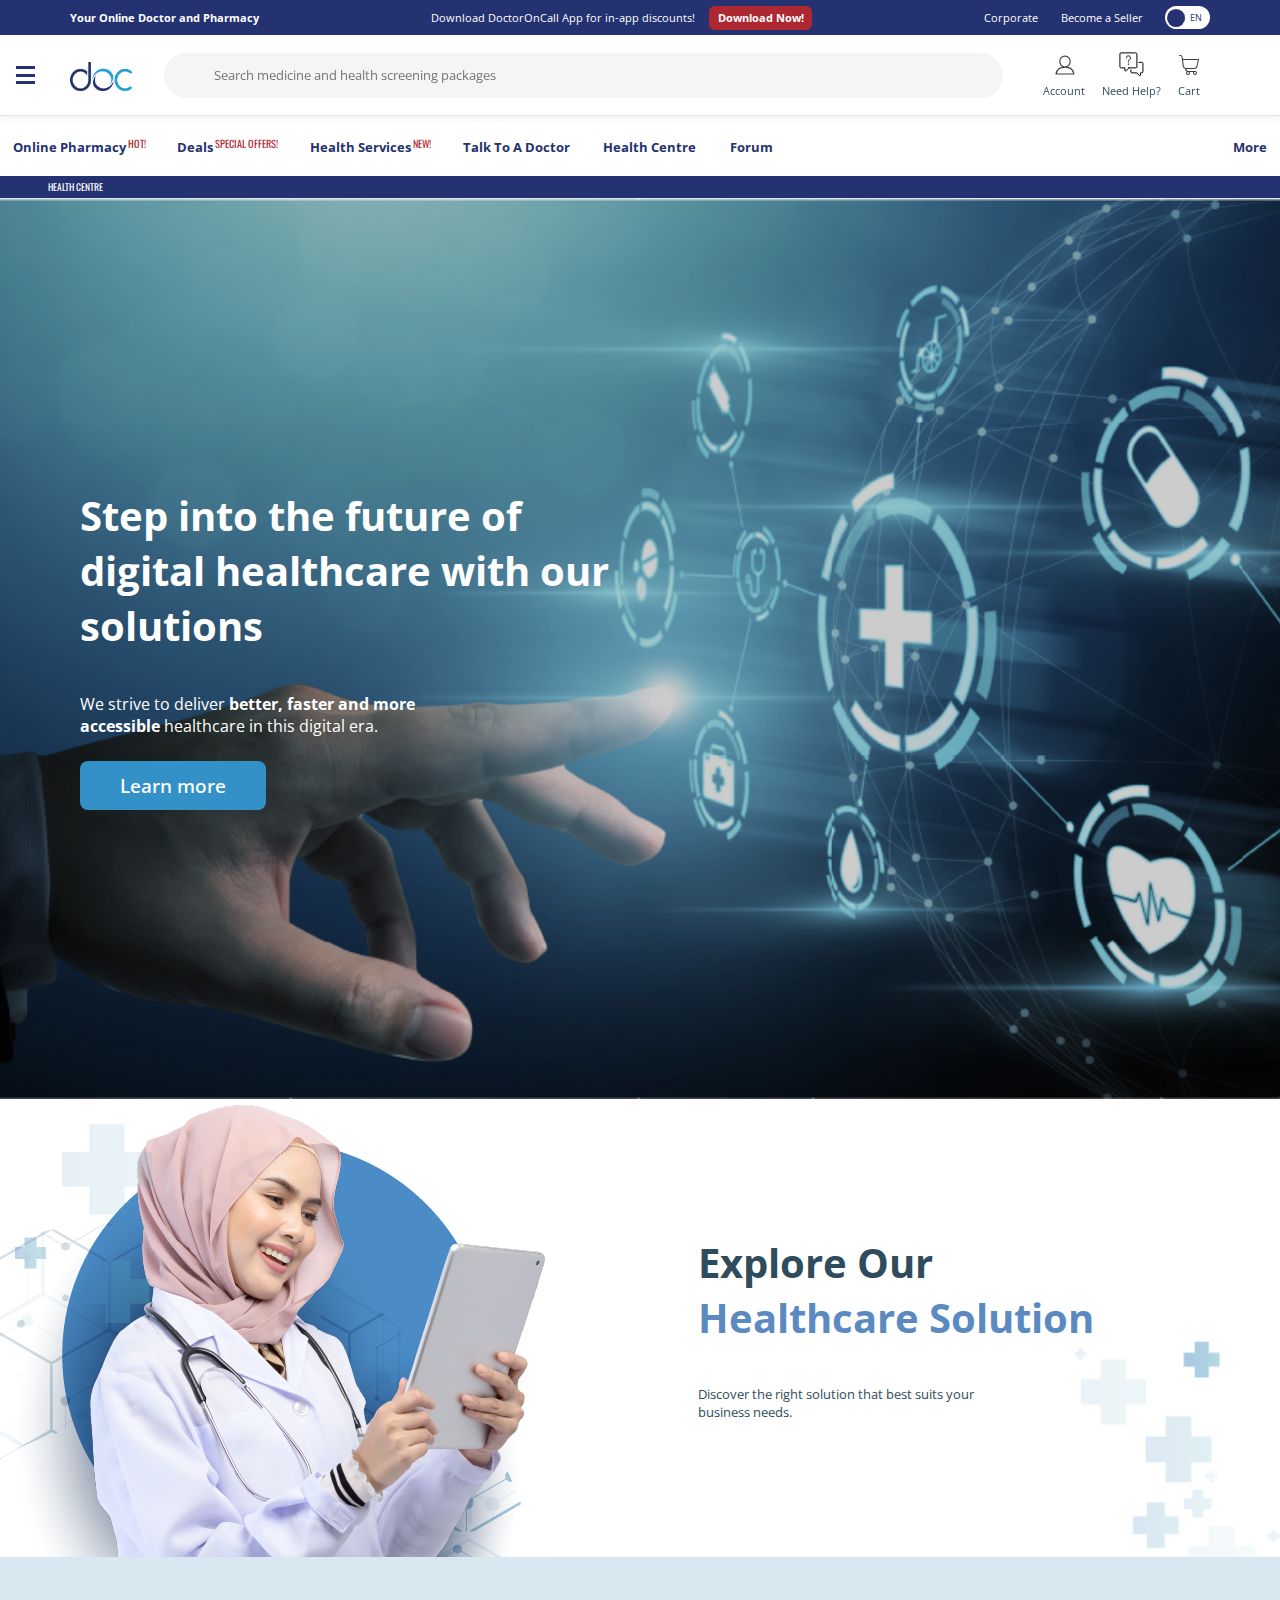
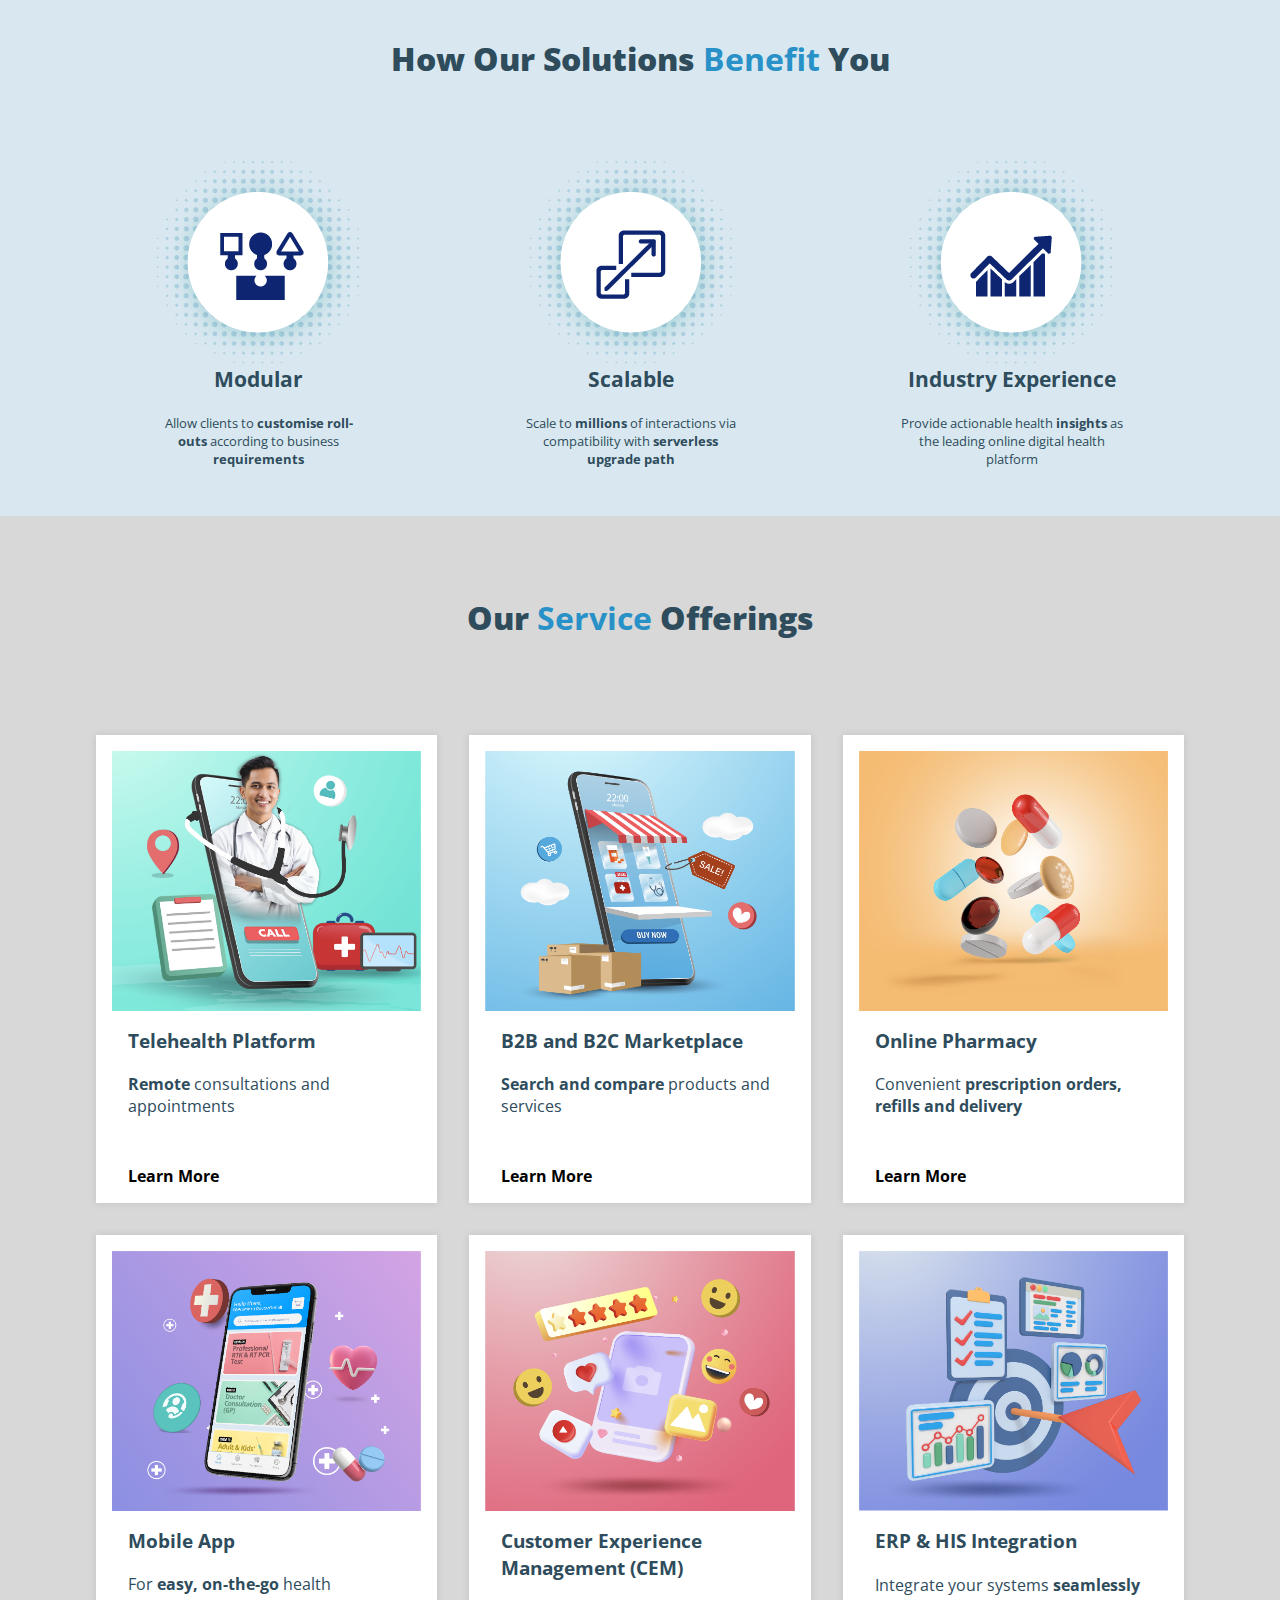
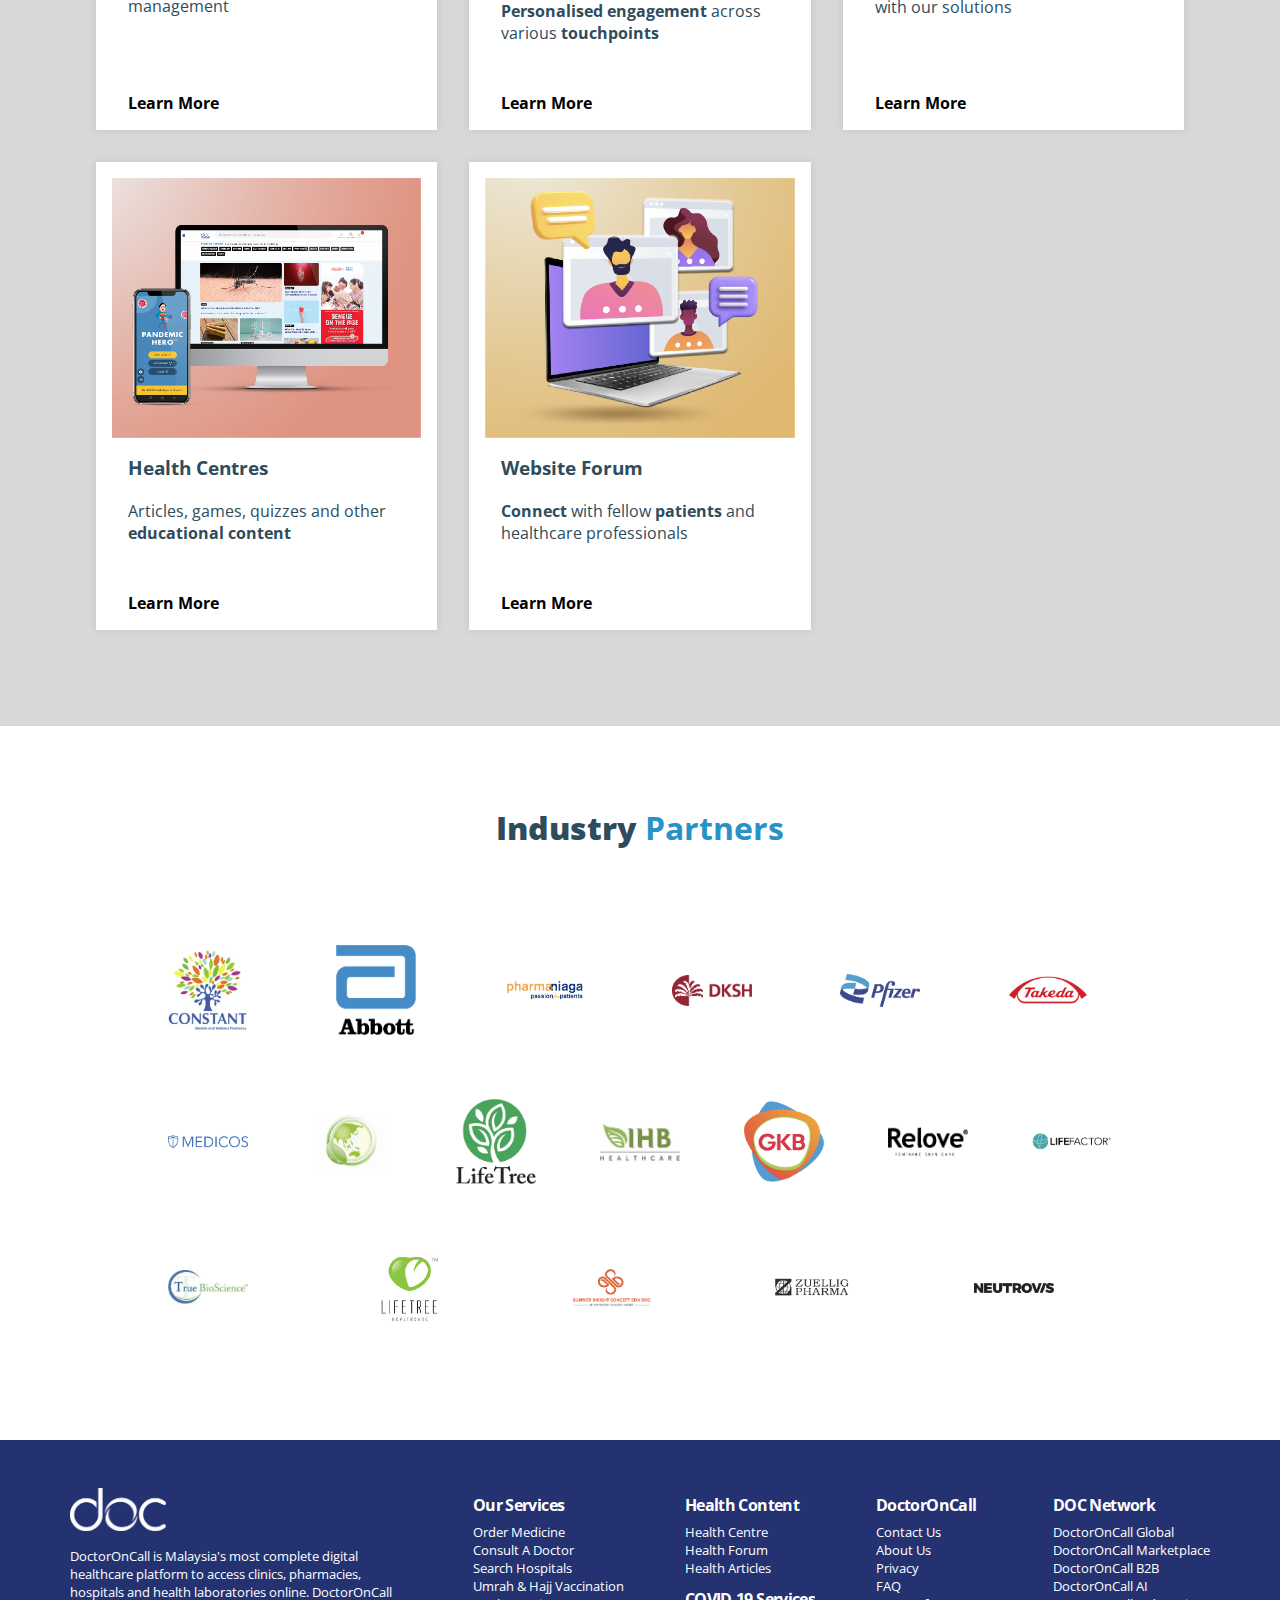
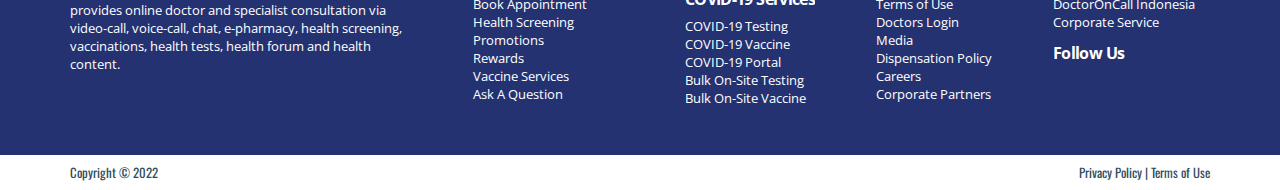
==== commit 405f90ad: "fixed sidebar" ====
--- a/index.html
+++ b/index.html
@@ -18,11 +18,17 @@
     <link rel="shortcut icon" href="https://www.doctoroncall.com.my/images/favicon.ico" type="image/x-icon">
     <link rel="icon" href="https://www.doctoroncall.com.my/images/favicon.ico" type="image/x-icon">
 
-    <!-- To load boostrap-->
+    <!-- To load boostrap -->
     <link href="https://cdn.jsdelivr.net/npm/bootstrap@5.0.2/dist/css/bootstrap.min.css" rel="stylesheet" integrity="sha384-EVSTQN3/azprG1Anm3QDgpJLIm9Nao0Yz1ztcQTwFspd3yD65VohhpuuCOmLASjC" crossorigin="anonymous">
+    <script src="https://cdn.jsdelivr.net/npm/@popperjs/core@2.9.2/dist/umd/popper.min.js" integrity="sha384-IQsoLXl5PILFhosVNubq5LC7Qb9DXgDA9i+tQ8Zj3iwWAwPtgFTxbJ8NT4GN1R8p" crossorigin="anonymous"></script>
+    <script src="https://cdn.jsdelivr.net/npm/bootstrap@5.0.2/dist/js/bootstrap.min.js" integrity="sha384-cVKIPhGWiC2Al4u+LWgxfKTRIcfu0JTxR+EQDz/bgldoEyl4H0zUF0QKbrJ0EcQF" crossorigin="anonymous"></script>
+
+    <script src="./js/script.js"></script>
+    <script src="./js/accordion.min.js"></script>
+    <script src="./js/tiny-slider.js"></script>
   </head>
 
-  <body>
+  <body id="body" class="pos-rel health-centre-page">
 
     <!-- Navbar section -->
     <header id="header" class="br-b-gray-1 bg-white pos-fix fullwidth sr t-05-ease">
@@ -39,7 +45,7 @@
           <div id="burger" class="burger toggle"> <span class="line"></span> <span class="line"></span> <span class="line"></span> </div>
         </div>
         <div class="nav-2 flex-box ai-c fullwidth wrap-1 slide-disable t-05-ease pt-1 pb-1">
-          <div id="logo" class="logo t-05-ease"><img class="fullwidth" src="images/doc-logo.png" alt /><img class="fullwidth" style="margin-top: 4.5%;" src="./Images/doc-logo.png" alt /></div>
+          <div id="logo" class="logo t-05-ease"><img class="fullwidth" style="margin-top: 4.5%;" src="./Images/doc-logo.png" alt /></div>
           <div class="search-box">
             <input id="searchInput" autocomplete="off" class="search-bar fullwidth bg-gray-1" placeholder="Search medicine and health screening packages" onfocus="expandSearch()" onfocusout="shrinkSearch()">
           </div>
@@ -385,11 +391,11 @@
       </div>
       <div class="vertical-center"> 
         <div>
-          <h2 class="secondary-hero-title text-start">
+          <p class="secondary-hero-title text-start">
             Explore Our
             <br />
             <span class="secondary-colored-title">Healthcare Solution</span>
-          </h2>
+          </p>
           <p class="secondary-hero-description">Discover the right solution that best suits your business needs.</p>
         </div>      
       </div>  
@@ -398,29 +404,35 @@
     <!-- Benefits section -->
     <div class="benefit-section padding-section">
 
-      <h2 class="section-title text-center">How Our Solutions <span class="light-blue-title"> Benefit </span> You</h2>
+      <p class="benefit-section-title text-center">How Our Solutions <span class="light-blue-title"> Benefit </span> You</p>
 
         <div class="benefit-container">
           <div class="center-benefit-card">
             <div class="benefit-card">
-              <img src="./Images/Asset 5.png" alt="Modular Image">  
-              <h3 class="benefit-card-title"><span class="description-bold">Modular</span></h3>
+              <div class="horizontal-center benefit-image">
+                <img src="./Images/Asset 5.png" alt="Scalable Image">
+              </div>
+              <p class="benefit-card-title"><span class="description-bold">Modular</span></p>
               <p>Allow clients to <span class="description-bold">customise roll-outs</span> according to business <span class="description-bold">requirements</span></p>
             </div>
           </div>
       
           <div class="center-benefit-card">
             <div class="benefit-card">
-              <img src="./Images/Asset 6.png" alt="Scalable Image">
-              <h3 class="benefit-card-title"><span class="description-bold">Scalable</span></h3>
+              <div class="horizontal-center benefit-image">
+                <img src="./Images/Asset 6.png" alt="Scalable Image">
+              </div>
+              <p class="benefit-card-title"><span class="description-bold">Scalable</span></p>
               <p>Scale to <span class="description-bold">millions</span> of interactions via compatibility with <span class="description-bold">serverless upgrade path</span></p>
             </div>
           </div>
       
           <div class="center-benefit-card">
             <div class="benefit-card">
-              <img src="./Images/Asset 7.png" alt="Industry Experience Image">
-              <h3 class="benefit-card-title"><span class="description-bold">Industry Experience</span></h3>
+              <div class="horizontal-center benefit-image">
+                <img src="./Images/Asset 7.png" alt="Scalable Image">
+              </div>
+              <p class="benefit-card-title"><span class="description-bold">Industry Experience</span></p>
               <p>Provide actionable health <span class="description-bold">insights</span> as the leading online digital health platform</p>
             </div>
           </div>
@@ -429,14 +441,14 @@
 
     <!-- Services section -->
     <div class="service-section padding-section">
-      <h2 class="section-title text-center">Our <span class="light-blue-title">Service</span> Offerings</h2>
+      <p class="service-section-title text-center">Our <span class="light-blue-title">Service</span> Offerings</p>
       <div class="horizontal-center">
       <div class="service-card-group">
 
         <div class="service-card">
           <div>
             <img src="./Images/Asset 8.png" class="service-card-image" alt="Telehealth Platform Image">          
-            <h3 class="service-card-title">Telehealth Platform</h3>
+            <p class="service-card-title">Telehealth Platform</p>
             <p class="service-card-description"> <span class="description-bold">Remote</span> consultations and appointments</p>
           </div>
           <a href="#" class="service-card-learn-more">Learn More</a>
@@ -444,7 +456,7 @@
         <div class="service-card">
           <div>
             <img src="./Images/Asset 9.png" class="service-card-image" alt="B2B and B2C Marketplace Image">
-            <h3 class="service-card-title">B2B and B2C Marketplace</h3>
+            <p class="service-card-title">B2B and B2C Marketplace</p>
             <p class="service-card-description"><span class="description-bold">Search and compare</span> products and services</p>
           </div>
           <a href="#" class="service-card-learn-more">Learn More</a>
@@ -452,7 +464,7 @@
         <div class="service-card">          
           <div>
             <img src="./Images/Asset 10.png" class="service-card-image" alt="Online Pharmacy Image">
-            <h3 class="service-card-title">Online Pharmacy</h3>
+            <p class="service-card-title">Online Pharmacy</p>
             <p class="service-card-description">Convenient<span class="description-bold"> prescription orders, refills and delivery</span></p>
           </div>
           <a href="#" class="service-card-learn-more">Learn More</a>
@@ -460,7 +472,7 @@
         <div class="service-card">          
           <div>
             <img src="./Images/Asset 11.png" class="service-card-image" alt="Mobile App Image">
-            <h3 class="service-card-title">Mobile App</h3>
+            <p class="service-card-title">Mobile App</p>
             <p class="service-card-description">For <span class="description-bold">easy, on-the-go</span> health management</p>
           </div>
           <a href="#" class="service-card-learn-more">Learn More</a>
@@ -468,7 +480,7 @@
         <div class="service-card">          
           <div>
             <img src="./Images/Asset 12.png" class="service-card-image" alt="Customer Experience Management Image">
-            <h3 class="service-card-title">Customer Experience Management (CEM)</h3>
+            <p class="service-card-title">Customer Experience Management (CEM)</p>
             <p class="service-card-description"><span class="description-bold">Personalised engagement</span> across various <span class="description-bold">touchpoints</span></p>
           </div>
           <a href="#" class="service-card-learn-more">Learn More</a>
@@ -476,7 +488,7 @@
         <div class="service-card">          
           <div>
             <img src="./Images/Asset 15.png" class="service-card-image" alt="ERP & HIS Integration Image">
-            <h3 class="service-card-title">ERP & HIS Integration</h3>
+            <p class="service-card-title">ERP & HIS Integration</p>
             <p class="service-card-description">Integrate your systems <span class="description-bold">seamlessly</span> with our solutions</p>
           </div>
           <a href="#" class="service-card-learn-more">Learn More</a>
@@ -484,7 +496,7 @@
         <div class="service-card">
           <div>
             <img src="./Images/Asset 16.png" class="service-card-image" alt="Health Centres Image">
-            <h3 class="service-card-title">Health Centres</h3>
+            <p class="service-card-title">Health Centres</p>
             <p class="service-card-description">Articles, games, quizzes and other <span class="description-bold">educational content</span></p>
           </div>
           <a href="#" class="service-card-learn-more">Learn More</a>
@@ -492,7 +504,7 @@
         <div class="service-card">          
           <div>
             <img src="./Images/Asset 17.png" class="service-card-image" alt="Website Forum Image">
-            <h3 class="service-card-title">Website Forum</h3>
+            <p class="service-card-title">Website Forum</p>
             <p class="service-card-description"><span class="description-bold">Connect</span> with fellow <span class="description-bold">patients</span> and healthcare <span class="service-description-bold">professionals</span></p>
           </div>
           <a href="#" class="service-card-learn-more">Learn More</a>
@@ -504,7 +516,7 @@
 
     <!-- Partners section -->
     <div class="partners-section padding-section">
-      <h2 class="section-title text-center">Industry <span class="light-blue-title">Partners</span></h2>
+      <p class="partners-section-title text-center">Industry <span class="light-blue-title">Partners</span></p>
       <div class="horizontal-center">
         <div class="partners-group text-center">
           <div class="first-partners-row">
@@ -577,15 +589,7 @@
       </div>
     </div>
 
-    <!-- To load bootstrap -->
-    <script src="https://cdn.jsdelivr.net/npm/@popperjs/core@2.9.2/dist/umd/popper.min.js" integrity="sha384-IQsoLXl5PILFhosVNubq5LC7Qb9DXgDA9i+tQ8Zj3iwWAwPtgFTxbJ8NT4GN1R8p" crossorigin="anonymous"></script>
-    <script src="https://cdn.jsdelivr.net/npm/bootstrap@5.0.2/dist/js/bootstrap.min.js" integrity="sha384-cVKIPhGWiC2Al4u+LWgxfKTRIcfu0JTxR+EQDz/bgldoEyl4H0zUF0QKbrJ0EcQF" crossorigin="anonymous"></script>
-
-    <!-- Javascript script file -->
-    <script src="./js/script.js"></script>
-    <script src="./js/accordion.min.js"></script>
+    <!-- Javascript script file -->   
     <script src="./js/init.js"></script>
-    <script src="./js/tiny-slider.js"></script>
-    
   </body>
 </html>--- a/css/style.css
+++ b/css/style.css
@@ -58,75 +58,6 @@
     .padding-section {
         padding: 0 2rem;
     }  
-}
-
-.section-title {
-    font-size: 2rem;
-    padding-top: 5rem;
-    font-weight: 900;
-}
-
-/* Navbar styling */
-.doc-logo {
-    height: auto;
-    width: 6rem;
-}
-
-.navbar-padding-section {
-    padding: 0rem 5rem;
-}
-
-/* Navbar styling: Media query for tablet screens */
-@media(max-width: 992px) {
-    .doc-logo {        
-        margin: 0 auto;
-        height: auto;
-        width: 3rem;        
-    }
-    .navbar-padding-section {
-        padding-left: 2rem;    
-        padding-right: 0rem;
-    }    
-    
-}
-
-/* Navbar styling: Media query for mobile screens */
-@media(max-width: 576px) {
-    .doc-logo {        
-        margin: 0 auto;
-        height: auto;
-        width: 3rem;        
-    }
-    .navbar-padding-section {
-        padding-left: 1rem;    
-        padding-right: 0rem;
-    }    
-}
-
-/* Navbar underline animation at computer/laptop screen*/
-.navbar-nav .nav-link {
-    position: relative;
-    text-decoration: none;
-  }
-  
-@media (min-width: 992px) {
-    .navbar-nav .nav-link::before {
-        background-color: black;
-        bottom: 0;
-        content: "";
-        height: 2px;
-        left: 0;
-        position: absolute;
-        transform: scaleX(0);
-        transition: all 0.3s ease-in-out 0s;
-        visibility: hidden;
-        width: 100%;        
-    }
-
-    .navbar-nav .nav-link:hover::before {
-        transform: scaleX(1);        
-        visibility: visible;
-    }
 }
 
 /* Primary Banner styling: Default for laptop/computer screens */
@@ -212,12 +143,8 @@
     background-position: center;
     background-size: cover;
     display: grid;
-    grid-template-columns: 55% 45%;
+    grid-template-columns: 40% 60%;
     justify-items: center;
-}
-
-.nurse-image {    
-    
 }
 
 .secondary-hero-title {
@@ -227,6 +154,7 @@
 
 .secondary-colored-title {
     color: #5B8AC1;
+    font-weight: 700;
 }
 
 .secondary-hero-description {
@@ -281,11 +209,17 @@
     padding: 3rem 0rem;
 }
 
+.benefit-section-title {
+    font-size: 2rem;
+    padding-top: 5rem;
+    font-weight: 900;
+}
+
 .benefit-card {
-    max-width: 60%;
-}
-
-.benefit-card > img {
+    max-width: 60%;    
+}
+
+.benefit-card > img { 
     height: auto;
     max-width: 100%;
 }
@@ -303,14 +237,23 @@
 
 .light-blue-title {
     color: #2891C7;
+    font-weight: 700;
 }
 
 /* Benefit page styling: Media query for tablet screens */
 @media (max-width: 992px) {
-    .benefit-card > img {
+    .benefit-image > img {
         height: auto;
-        max-width: 80%;
-    }
+        max-width: 90%;
+    } 
+    .benefit-container {
+        display: flex;
+        justify-content: space-between;
+        padding: 2rem 0rem;        
+    }
+    .benefit-section-title {
+        padding-top: 3rem;
+    }    
 }
 
 /* Benefit page styling: Media query for mobile screens */
@@ -326,11 +269,17 @@
     background-color: #D8D8D8;
 }
 
+.service-section-title {
+    font-size: 2rem;
+    padding-top: 5rem;
+    font-weight: 900;
+}
+
 .service-card-group {
     display: grid;
     grid-template-columns: repeat(3, 1fr);
-    margin-top: 3rem;
-    margin-bottom: 5rem;
+    padding-top: 3rem;
+    padding-bottom: 5rem;
 }
 
 .service-card {
@@ -338,6 +287,7 @@
     box-shadow: 0 0 0.5rem rgba(0, 0, 0, 0.1);
     display: flex;
     flex-direction: column;
+    gap: 2rem;
     margin: 1rem;
     justify-content: space-between;
     padding: 1rem;
@@ -358,16 +308,16 @@
 
 .service-card-description {
     font-size: 1rem;
-    margin-bottom: 1rem;
-    margin-left: 1rem;
-    margin-top: 0rem;
+    padding-bottom: 1rem;
+    padding-left: 1rem;
+    padding-top: 0rem;
 }
 
 .service-card-learn-more {
     color: #000000;
     display: inline-block;
     font-weight: 700;
-    margin-left: 1rem;
+    padding-left: 1rem;
     text-decoration: none;
     transition: all 0.3s ease;
 }
@@ -375,8 +325,14 @@
 /* Service page styling: Media query for tablet screens */
 @media(max-width: 992px) {
     .service-card-group {
-        grid-template-columns: repeat(2, 1fr);     
-    }
+        grid-template-columns: repeat(2, 1fr);
+        padding-top: 1rem;   
+    }
+    .service-section-title {
+        font-size: 2rem;
+        padding-top: 3rem;
+        font-weight: 900;
+    }    
 }
 /* Service page styling: Media query for mobile screens */
 @media(max-width: 576px) {
@@ -386,8 +342,9 @@
     .service-card-group {
         grid-template-columns: repeat(1, 1fr);
         grid-gap: 1rem;
-        margin-left: 0rem;
-        margin-right: 0rem;        
+        padding-left: 0rem;
+        padding-right: 0rem;      
+        padding-bottom: 3rem;  
     }
     .service-card {
         gap: 0rem;
@@ -401,8 +358,14 @@
     height: auto;
 }
 
+.partners-section-title {
+    font-size: 2rem;
+    padding-top: 5rem;
+    font-weight: 900;
+}
+
 .partners-group {
-    padding-top: 5rem;
+    padding-top: 2rem;
     padding-bottom: 5rem;
 }
 
@@ -433,7 +396,14 @@
     .partners-row > img {
         width: 80%;
         height: auto;
-    }   
+    }
+    .partners-section-title {
+        padding-top: 3rem;
+    }
+    .partners-group {
+        padding-top: 1rem;
+        padding-bottom: 3rem;
+    }    
 }
 
 /* Partners page styling: Media query for mobile screens */
@@ -461,7 +431,7 @@
         justify-content: center;
     } 
     .partners-row > img {
-        width: 60%;
+        width: 30%;
         height: auto;
     }
     .partners-group {
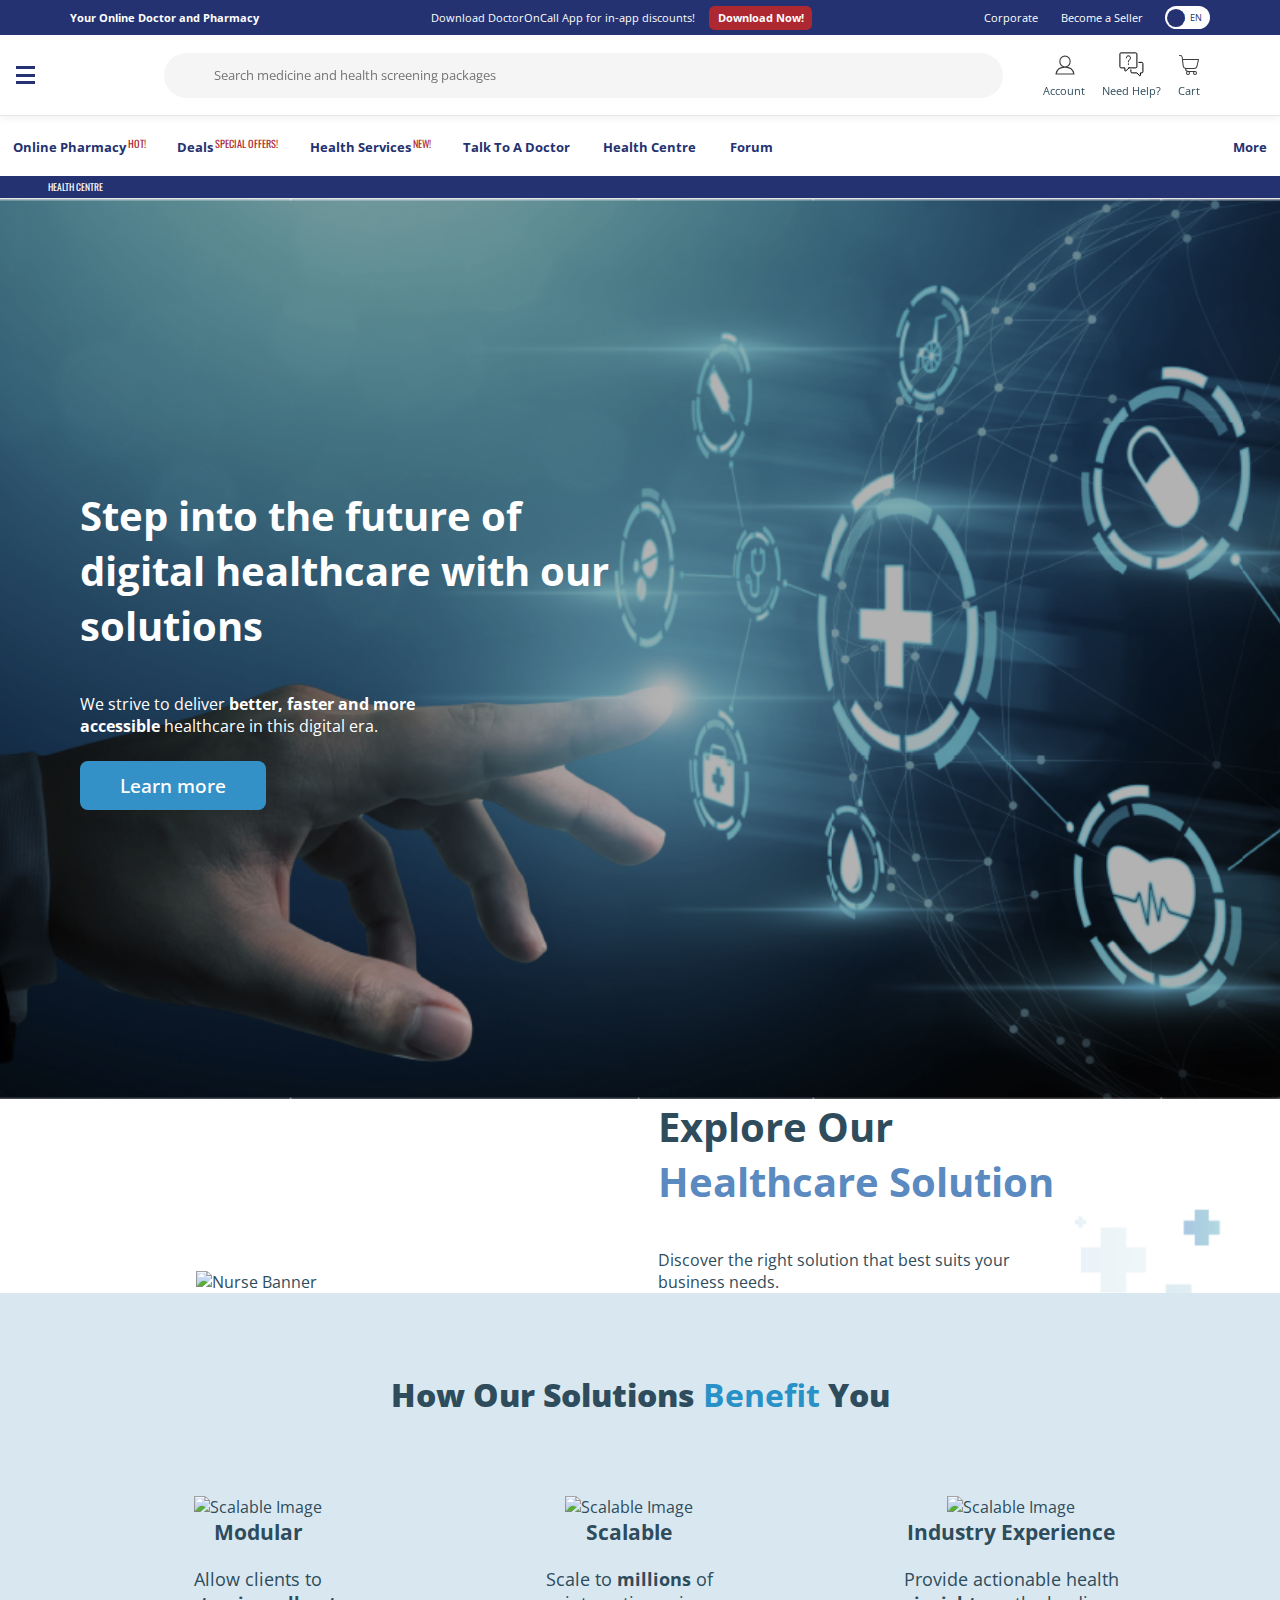
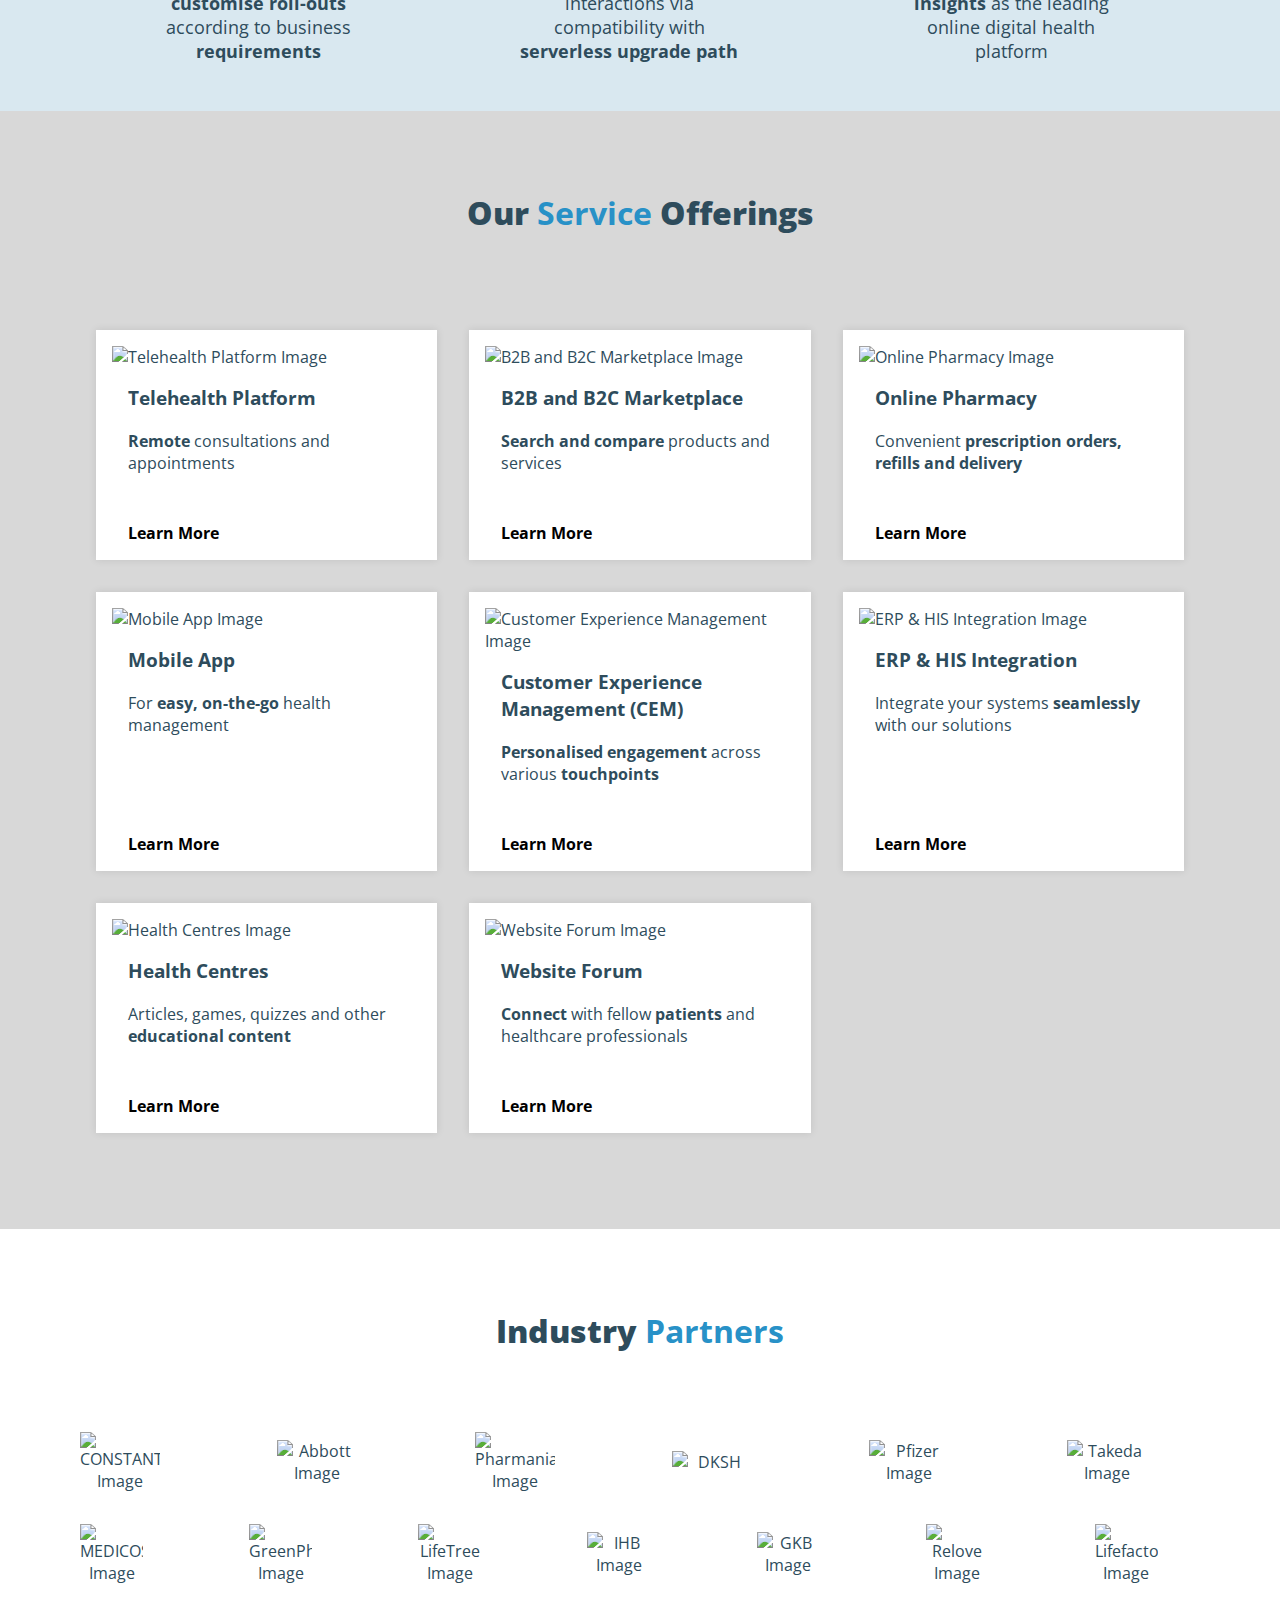
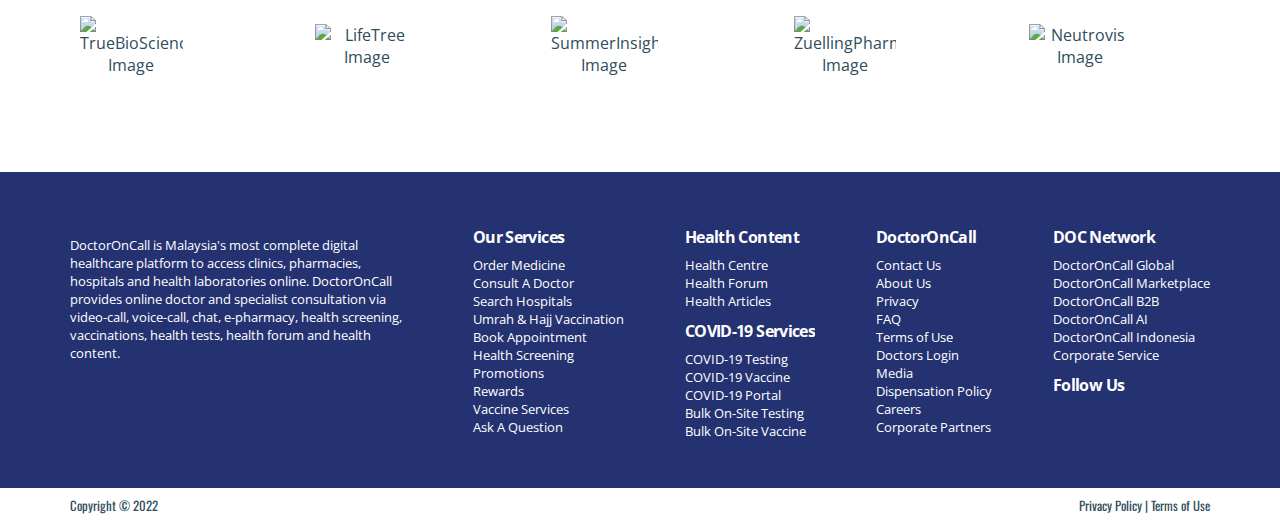
==== commit 546ba509: "fixed images, brightness & text" ====
--- a/index.html
+++ b/index.html
@@ -45,7 +45,7 @@
           <div id="burger" class="burger toggle"> <span class="line"></span> <span class="line"></span> <span class="line"></span> </div>
         </div>
         <div class="nav-2 flex-box ai-c fullwidth wrap-1 slide-disable t-05-ease pt-1 pb-1">
-          <div id="logo" class="logo t-05-ease"><img class="fullwidth" style="margin-top: 4.5%;" src="./Images/doc-logo.png" alt /></div>
+          <div id="logo" class="logo t-05-ease"><img class="fullwidth" style="margin-top: 4.5%;" src="./images/doc-logo.png" alt /></div>
           <div class="search-box">
             <input id="searchInput" autocomplete="off" class="search-bar fullwidth bg-gray-1" placeholder="Search medicine and health screening packages" onfocus="expandSearch()" onfocusout="shrinkSearch()">
           </div>
@@ -180,9 +180,9 @@
           </a>
           <div class="nav-3-d br-b-gray-1 bg-gray-2 slide-disable sr t-05-ease pt-05 pb-05 pos-abs fullwidth">
             <div class="wrap-2 centralized">
-              <div class="flex-box gap-2 desc">
+              <div class="flex-box gap-4 desc">
                 <div class="pad-05 fb-40">
-                  <div class="thumbs flex-box fw gap-1">
+                  <div class="thumbs flex-box fw gap-2">
             <div class="f-g1-s0"><a id="b5" href="#" target="_self" class="t-05-ease"><small>ONLINE</small>
               <div>Doctor Consultation (GP)</div>
               </a></div>
@@ -387,9 +387,9 @@
     <!-- Secondary Banner section -->
     <div class="secondary-hero-banner" id="explore-section">
       <div class="vertical-end horizontal-start">
-         <img src="./Images/Asset 3.png" alt="Nurse Banner" class="nurse-image">
-      </div>
-      <div class="vertical-center"> 
+         <img src="./images/Asset 3.png" alt="Nurse Banner" class="nurse-image">
+      </div>
+      <div class="secondary-positioning"> 
         <div>
           <p class="secondary-hero-title text-start">
             Explore Our
@@ -410,30 +410,30 @@
           <div class="center-benefit-card">
             <div class="benefit-card">
               <div class="horizontal-center benefit-image">
-                <img src="./Images/Asset 5.png" alt="Scalable Image">
+                <img src="./images/Asset 5.png" alt="Scalable Image">
               </div>
               <p class="benefit-card-title"><span class="description-bold">Modular</span></p>
-              <p>Allow clients to <span class="description-bold">customise roll-outs</span> according to business <span class="description-bold">requirements</span></p>
+              <p class="benefit-card-description">Allow clients to <span class="description-bold">customise roll-outs</span> according to business <span class="description-bold">requirements</span></p>
             </div>
           </div>
       
           <div class="center-benefit-card">
             <div class="benefit-card">
               <div class="horizontal-center benefit-image">
-                <img src="./Images/Asset 6.png" alt="Scalable Image">
+                <img src="./images/Asset 6.png" alt="Scalable Image">
               </div>
               <p class="benefit-card-title"><span class="description-bold">Scalable</span></p>
-              <p>Scale to <span class="description-bold">millions</span> of interactions via compatibility with <span class="description-bold">serverless upgrade path</span></p>
+              <p class="benefit-card-description">Scale to <span class="description-bold">millions</span> of interactions via compatibility with <span class="description-bold">serverless upgrade path</span></p>
             </div>
           </div>
       
           <div class="center-benefit-card">
             <div class="benefit-card">
               <div class="horizontal-center benefit-image">
-                <img src="./Images/Asset 7.png" alt="Scalable Image">
+                <img src="./images/Asset 7.png" alt="Scalable Image">
               </div>
               <p class="benefit-card-title"><span class="description-bold">Industry Experience</span></p>
-              <p>Provide actionable health <span class="description-bold">insights</span> as the leading online digital health platform</p>
+              <p class="benefit-card-description">Provide actionable health <span class="description-bold">insights</span> as the leading online digital health platform</p>
             </div>
           </div>
         </div> 
@@ -447,7 +447,7 @@
 
         <div class="service-card">
           <div>
-            <img src="./Images/Asset 8.png" class="service-card-image" alt="Telehealth Platform Image">          
+            <img src="./images/Asset 8.png" class="service-card-image" alt="Telehealth Platform Image">          
             <p class="service-card-title">Telehealth Platform</p>
             <p class="service-card-description"> <span class="description-bold">Remote</span> consultations and appointments</p>
           </div>
@@ -455,7 +455,7 @@
         </div>
         <div class="service-card">
           <div>
-            <img src="./Images/Asset 9.png" class="service-card-image" alt="B2B and B2C Marketplace Image">
+            <img src="./images/Asset 9.png" class="service-card-image" alt="B2B and B2C Marketplace Image">
             <p class="service-card-title">B2B and B2C Marketplace</p>
             <p class="service-card-description"><span class="description-bold">Search and compare</span> products and services</p>
           </div>
@@ -463,7 +463,7 @@
         </div>
         <div class="service-card">          
           <div>
-            <img src="./Images/Asset 10.png" class="service-card-image" alt="Online Pharmacy Image">
+            <img src="./images/Asset 10.png" class="service-card-image" alt="Online Pharmacy Image">
             <p class="service-card-title">Online Pharmacy</p>
             <p class="service-card-description">Convenient<span class="description-bold"> prescription orders, refills and delivery</span></p>
           </div>
@@ -471,7 +471,7 @@
         </div>
         <div class="service-card">          
           <div>
-            <img src="./Images/Asset 11.png" class="service-card-image" alt="Mobile App Image">
+            <img src="./images/Asset 11.png" class="service-card-image" alt="Mobile App Image">
             <p class="service-card-title">Mobile App</p>
             <p class="service-card-description">For <span class="description-bold">easy, on-the-go</span> health management</p>
           </div>
@@ -479,7 +479,7 @@
         </div>
         <div class="service-card">          
           <div>
-            <img src="./Images/Asset 12.png" class="service-card-image" alt="Customer Experience Management Image">
+            <img src="./images/Asset 12.png" class="service-card-image" alt="Customer Experience Management Image">
             <p class="service-card-title">Customer Experience Management (CEM)</p>
             <p class="service-card-description"><span class="description-bold">Personalised engagement</span> across various <span class="description-bold">touchpoints</span></p>
           </div>
@@ -487,7 +487,7 @@
         </div>
         <div class="service-card">          
           <div>
-            <img src="./Images/Asset 15.png" class="service-card-image" alt="ERP & HIS Integration Image">
+            <img src="./images/Asset 15.png" class="service-card-image" alt="ERP & HIS Integration Image">
             <p class="service-card-title">ERP & HIS Integration</p>
             <p class="service-card-description">Integrate your systems <span class="description-bold">seamlessly</span> with our solutions</p>
           </div>
@@ -495,7 +495,7 @@
         </div>
         <div class="service-card">
           <div>
-            <img src="./Images/Asset 16.png" class="service-card-image" alt="Health Centres Image">
+            <img src="./images/Asset 16.png" class="service-card-image" alt="Health Centres Image">
             <p class="service-card-title">Health Centres</p>
             <p class="service-card-description">Articles, games, quizzes and other <span class="description-bold">educational content</span></p>
           </div>
@@ -503,7 +503,7 @@
         </div>
         <div class="service-card">          
           <div>
-            <img src="./Images/Asset 17.png" class="service-card-image" alt="Website Forum Image">
+            <img src="./images/Asset 17.png" class="service-card-image" alt="Website Forum Image">
             <p class="service-card-title">Website Forum</p>
             <p class="service-card-description"><span class="description-bold">Connect</span> with fellow <span class="description-bold">patients</span> and healthcare <span class="service-description-bold">professionals</span></p>
           </div>
@@ -520,28 +520,28 @@
       <div class="horizontal-center">
         <div class="partners-group text-center">
           <div class="first-partners-row">
-            <span class="partners-row"><img src="./Images/Asset 18.png" alt="CONSTANT Image"></span>            
-            <span class="partners-row"><img src="./Images/Asset 19.png" alt="Abbott Image"></span>
-            <span class="partners-row"><img src="./Images/Asset 20.png" alt="Pharmaniage Image"></span>
-            <span class="partners-row"><img src="./Images/Asset 21.png" alt="DKSH"></span>
-            <span class="partners-row"><img src="./Images/Asset 22.png" alt="Pfizer Image"></span>
-            <span class="partners-row"><img src="./Images/Asset 23.png" alt="Takeda Image"></span>
+            <div class="partners-row"><img src="./images/Asset 18.png" alt="CONSTANT Image"></div>            
+            <div class="partners-row"><img src="./images/Asset 19.png" alt="Abbott Image"></div>
+            <div class="partners-row"><img src="./images/Asset 20.png" alt="Pharmaniage Image"></div>
+            <div class="partners-row"><img src="./images/Asset 21.png" alt="DKSH"></div>
+            <div class="partners-row"><img src="./images/Asset 22.png" alt="Pfizer Image"></div>
+            <div class="partners-row"><img src="./images/Asset 23.png" alt="Takeda Image"></div>
           </div>
           <div class="second-partners-row">
-            <span class="partners-row"><img src="./Images/Asset 24.png" alt="MEDICOS Image"></span>
-            <span class="partners-row"><img src="./Images/Asset 25.png" alt="GreenPharm Image"></span>
-            <span class="partners-row"><img src="./Images/Asset 26.png" alt="LifeTree Image"></span>
-            <span class="partners-row"><img src="./Images/Asset 27.png" alt="IHB Image"></span>
-            <span class="partners-row"><img src="./Images/Asset 28.png" alt="GKB Image"></span>
-            <span class="partners-row"><img src="./Images/Asset 29.png" alt="Relove Image"></span>
-            <span class="partners-row"><img src="./Images/Asset 30.png" alt="Lifefactor Image"></span>
+            <div class="partners-row"><img src="./images/Asset 24.png" alt="MEDICOS Image"></div>
+            <div class="partners-row"><img src="./images/Asset 25.png" alt="GreenPharm Image"></div>
+            <div class="partners-row"><img src="./images/Asset 26.png" alt="LifeTree Image"></div>
+            <div class="partners-row"><img src="./images/Asset 27.png" alt="IHB Image"></div>
+            <div class="partners-row"><img src="./images/Asset 28.png" alt="GKB Image"></div>
+            <div class="partners-row"><img src="./images/Asset 29.png" alt="Relove Image"></div>
+            <div class="partners-row"><img src="./images/Asset 30.png" alt="Lifefactor Image"></div>
           </div>
           <div class="third-partners-row">
-            <span class="partners-row"><img src="./Images/Asset 31.png" alt="TrueBioScience Image"></span>
-            <span class="partners-row"><img src="./Images/Asset 32.png" alt="LifeTree Image"></span>
-            <span class="partners-row"><img src="./Images/Asset 33.png" alt="SummerInsightConcept Image"></span>
-            <span class="partners-row"><img src="./Images/Asset 34.png" alt="ZuellingPharma Image"></span>
-            <span class="partners-row"><img src="./Images/Asset 35.png" alt="Neutrovis Image"></span>    
+            <div class="partners-row"><img src="./images/Asset 31.png" alt="TrueBioScience Image"></div>
+            <div class="partners-row"><img src="./images/Asset 32.png" alt="LifeTree Image"></div>
+            <div class="partners-row"><img src="./images/Asset 33.png" alt="SummerInsightConcept Image"></div>
+            <div class="partners-row"><img src="./images/Asset 34.png" alt="ZuellingPharma Image"></div>
+            <div class="partners-row"><img src="./images/Asset 35.png" alt="Neutrovis Image"></div>    
           </div>          
         </div>
       </div>
@@ -550,7 +550,7 @@
     <footer class="section bg-blue-1 slide-disable t-05-ease sr">
       <div class="wrap-1 pad">
         <div class="footer flex-box desc gap-1 jc-sb cen centralized">
-          <div class="fb-30"> <img class="mb-1" style="width: 6em; filter: brightness(100)" src="./Images/doc-logo.png" alt="">
+          <div class="fb-30"> <img class="mb-1" style="width: 6em; filter: brightness(100)" src="./images/doc-logo.png" alt="">
             <p>DoctorOnCall is Malaysia's most complete digital healthcare platform to access clinics, pharmacies, hospitals and health laboratories online. DoctorOnCall provides online doctor and specialist consultation via video-call, voice-call, chat, e-pharmacy, health screening, vaccinations, health tests, health forum and health content.</p>
           </div>
           <div>
--- a/css/style.css
+++ b/css/style.css
@@ -78,7 +78,7 @@
     background-image: url("./../Images/Asset\ 36.png");
     background-position: center;
     background-size: cover;
-    filter: brightness(0.8);
+    filter: brightness(0.7);
     z-index: -1;
 }
 
@@ -147,6 +147,12 @@
     justify-items: center;
 }
 
+.secondary-positioning {
+    display: flex;
+    justify-content: center;
+    align-items: center;
+}
+
 .secondary-hero-title {
     font-size: 2.5rem;
     font-weight: 700;
@@ -159,6 +165,7 @@
 
 .secondary-hero-description {
     max-width: 80%;
+    font-size: 1rem;
 }
 
 /* Secondary Banner styling: Media query for tablet screens */
@@ -169,6 +176,14 @@
         grid-template-columns: 100%;
         padding: 2rem;
     }
+    .secondary-positioning {
+        display: flex;
+        justify-content: start;
+        align-items: center;
+    }    
+    .secondary-hero-title {
+        padding-top: 2rem;
+    }
 }
 
 /* Secondary Banner styling: Media query for mobile screens */
@@ -182,14 +197,15 @@
     
     .nurse-image {
         height: auto;
-        margin: 2rem 0;
+        padding: 0rem 0rem;
         max-height: 100%;
         max-width: 80%;
     }
 
     .secondary-hero-title {
         font-size: 1.5rem;
-        margin-bottom: 1rem;
+        padding-bottom: 1rem;
+        padding-top: 1rem;
     }
     
     .secondary-hero-description {
@@ -227,6 +243,10 @@
 .benefit-card-title {
     font-weight: 800;
     font-size: 1.3rem;
+}
+
+.benefit-card-description {
+    font-size: 1.1rem;
 }
 
 .center-benefit-card {
@@ -353,8 +373,8 @@
 
 /* Partners page styling */
 .partners-row > img {
-    width: 5rem;
-    padding: 2rem 0rem;
+    width: 60%;
+    padding: 1rem 0rem;
     height: auto;
 }
 
@@ -394,7 +414,7 @@
 /* Partners page styling: Media query for tablet screens */
 @media(max-width: 992px) {
     .partners-row > img {
-        width: 80%;
+        width: 70%;
         height: auto;
     }
     .partners-section-title {
@@ -431,7 +451,7 @@
         justify-content: center;
     } 
     .partners-row > img {
-        width: 30%;
+        width: 40%;
         height: auto;
     }
     .partners-group {
--- a/css/stylesheet.css
+++ b/css/stylesheet.css
@@ -460,6 +460,7 @@
 .nav-3-d ul li a {
   font-size: 0.8em;
   color: #2e4c5c;
+  text-decoration: none;
 }
 .nav-3 .breadcrumbs {
   padding-left: 1em;
@@ -766,6 +767,7 @@
   font-family: 'Open Sans', sans-serif;
   border-radius: 0.5em;
   filter: brightness(1);
+  text-decoration: none;
 }
 .thumbs.flex-box a div {
   width: 74%;
@@ -773,7 +775,7 @@
   letter-spacing: -0.04em;
   line-height: 1em;
   padding: 0 1em;
-  font-weight: 700;
+  font-weight: 700;  
 }
 .thumbs.flex-box a:hover {
   /* transform: scale(1.05); */
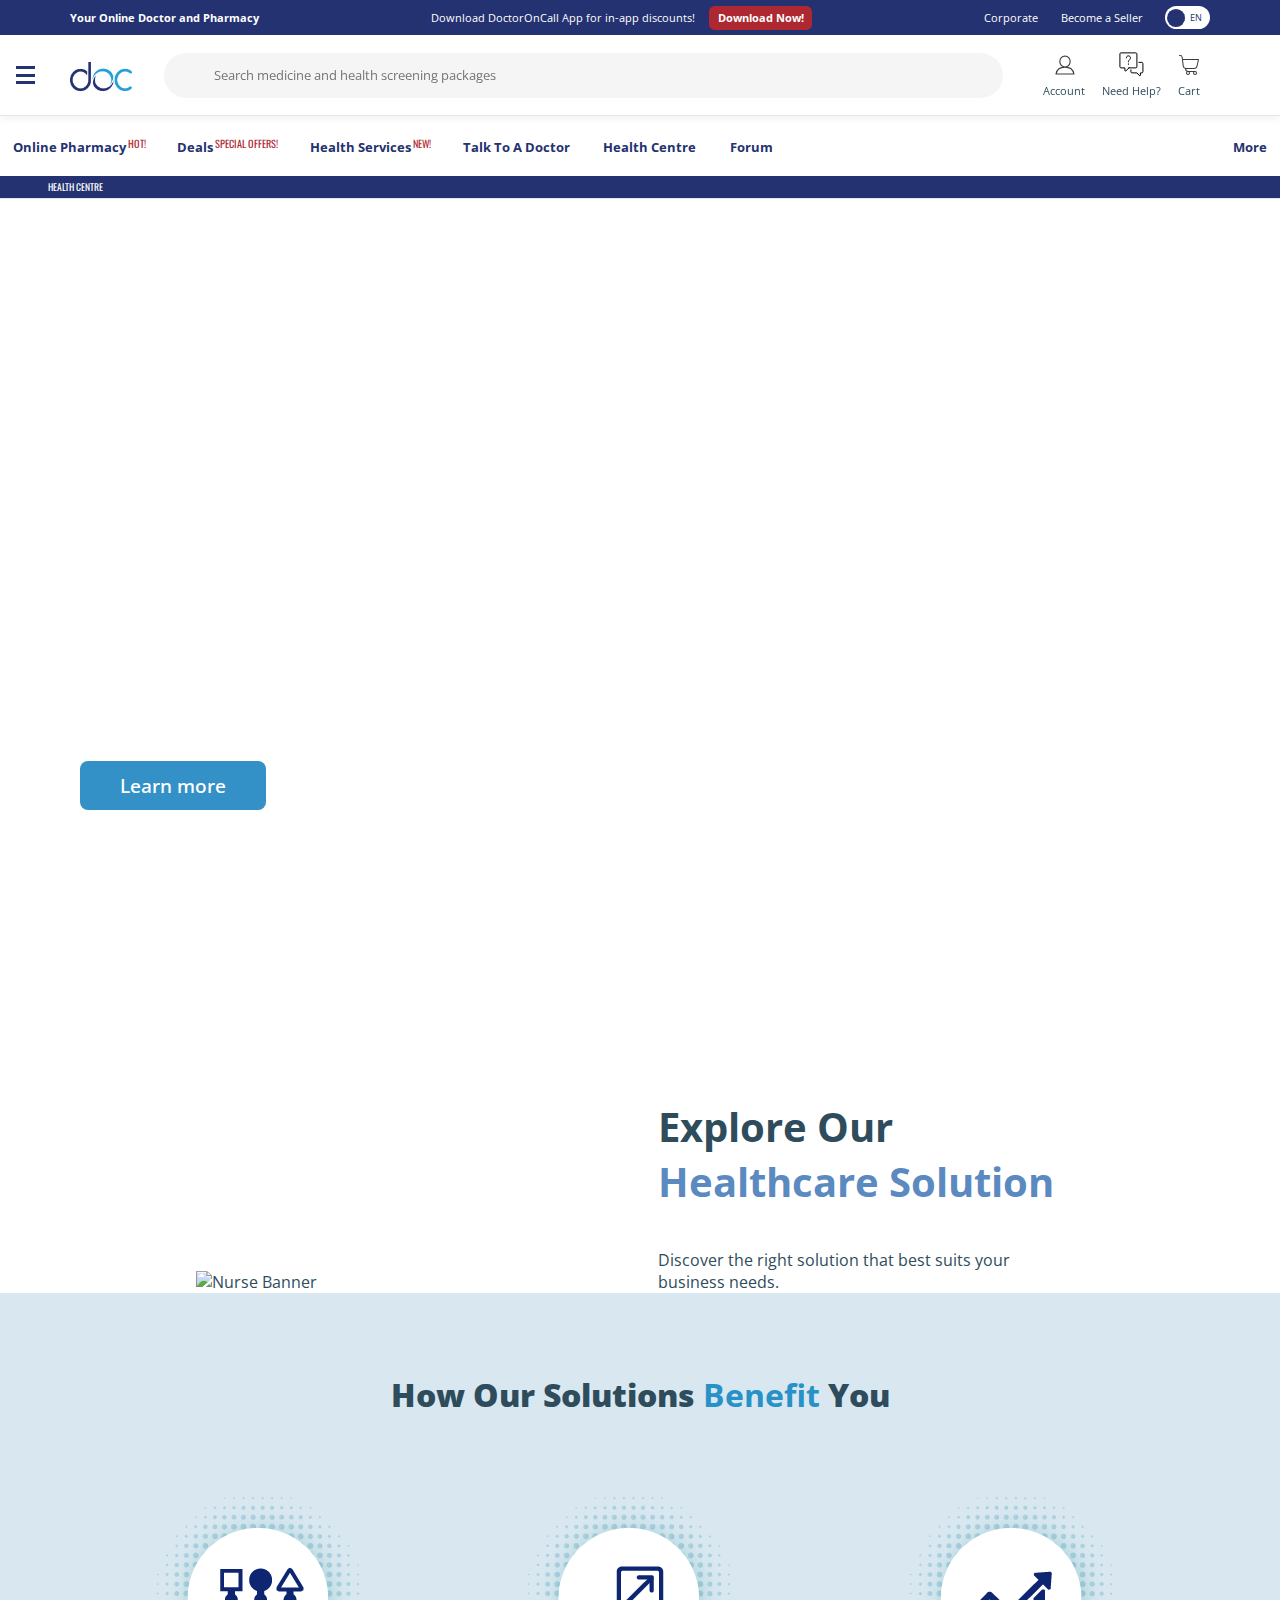
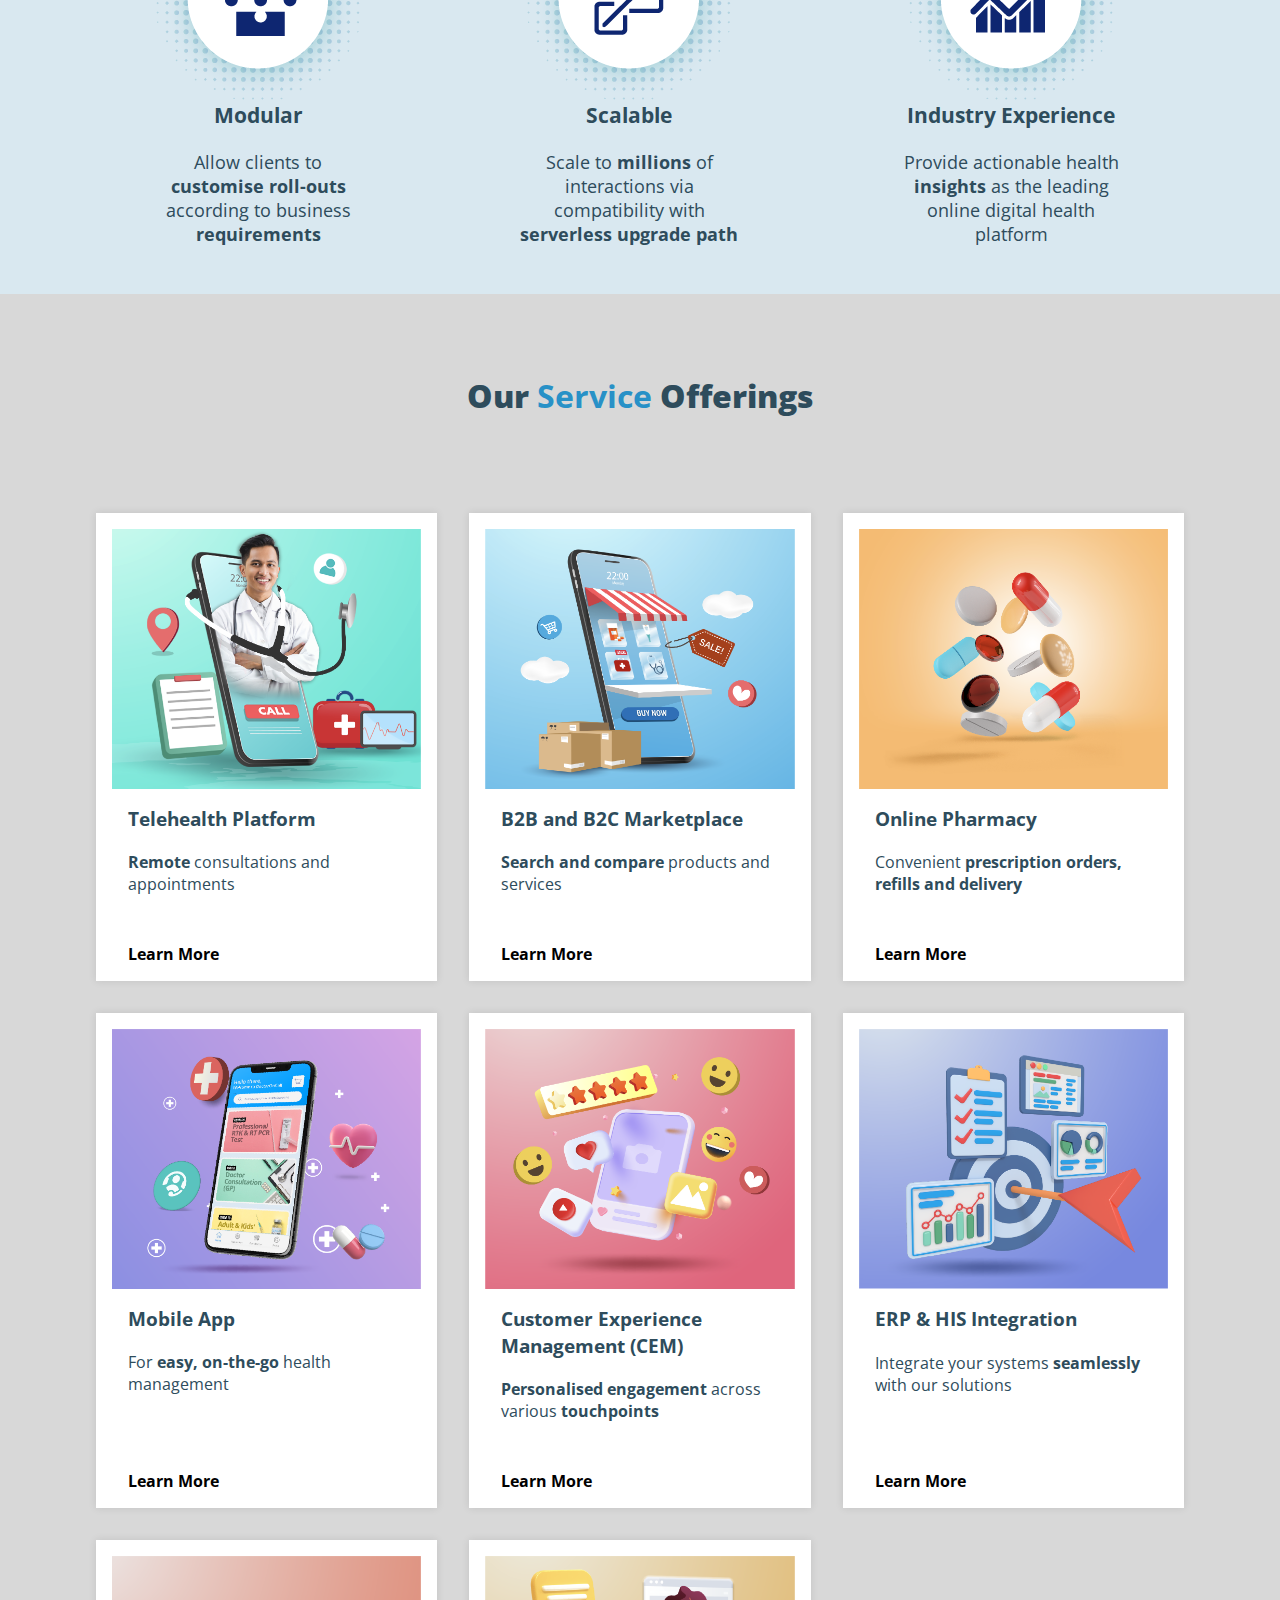
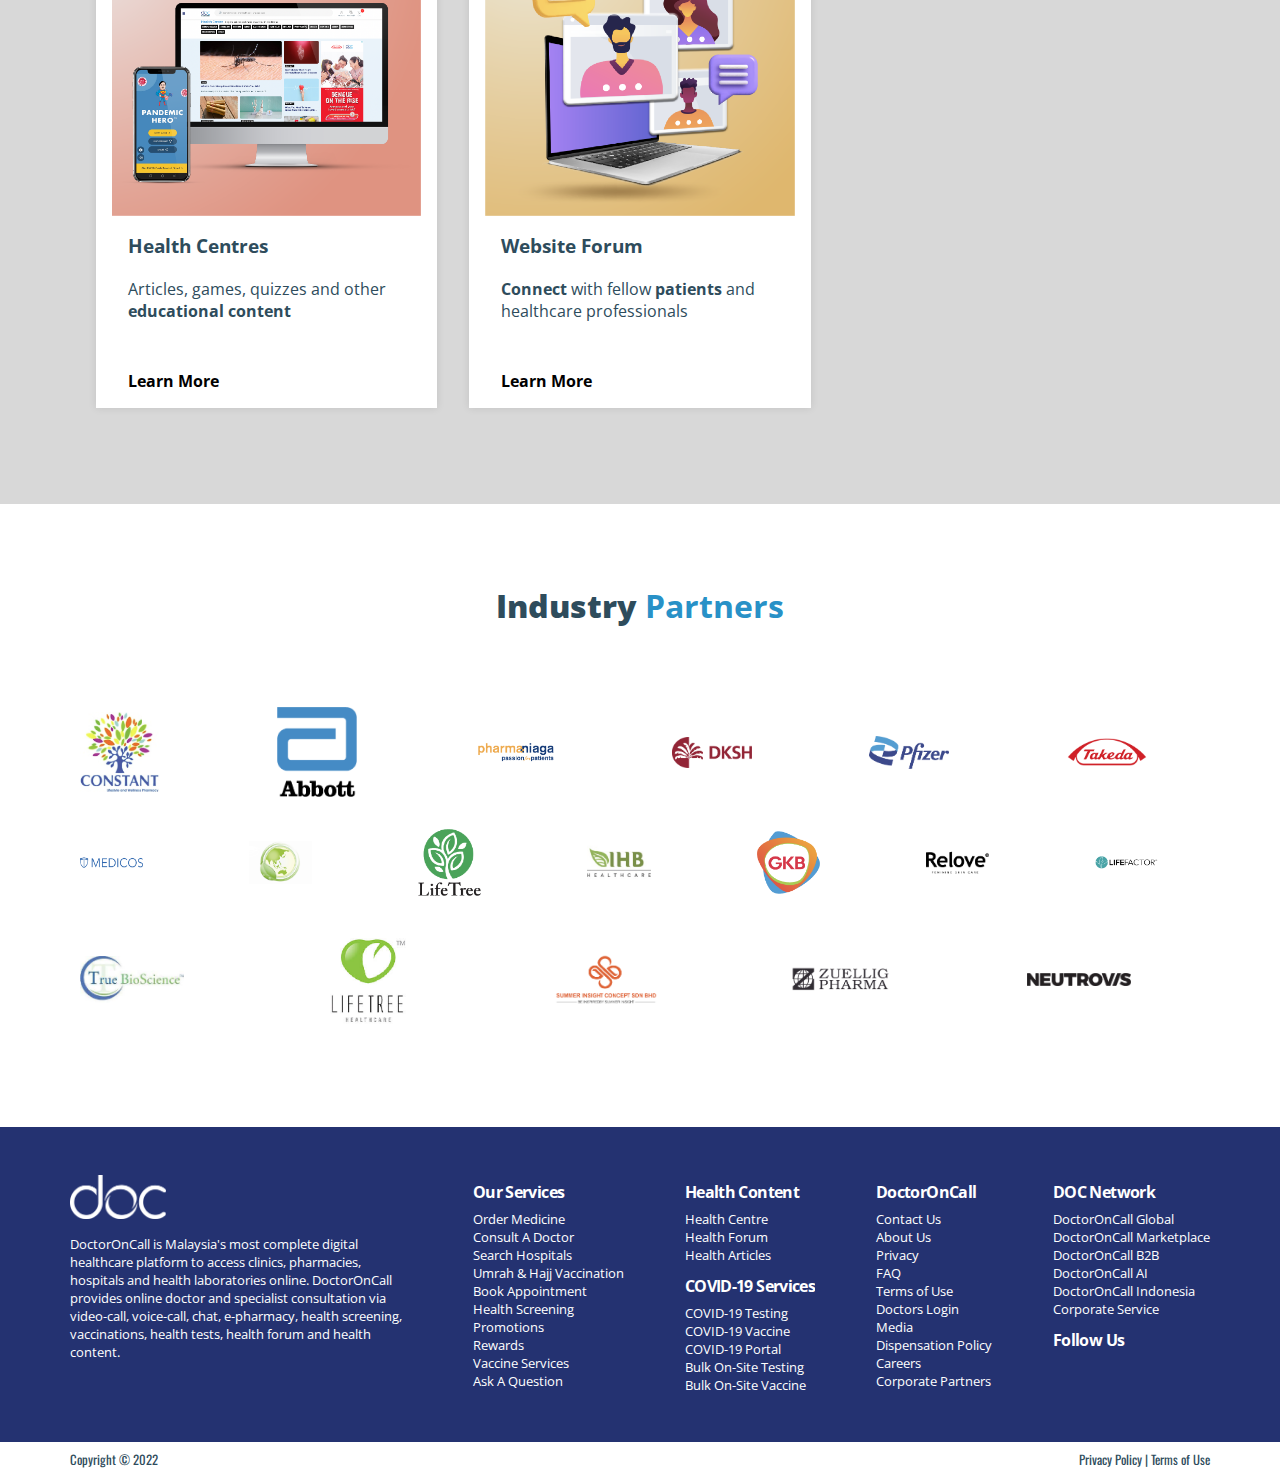
==== commit 4f3210ad: "changed png images to jpg images" ====
--- a/index.html
+++ b/index.html
@@ -387,7 +387,7 @@
     <!-- Secondary Banner section -->
     <div class="secondary-hero-banner" id="explore-section">
       <div class="vertical-end horizontal-start">
-         <img src="./images/Asset 3.png" alt="Nurse Banner" class="nurse-image">
+         <img src="./images/Asset 3.jpg" alt="Nurse Banner" class="nurse-image">
       </div>
       <div class="secondary-positioning"> 
         <div>
--- a/css/style.css
+++ b/css/style.css
@@ -75,7 +75,7 @@
     left: 0;
     width: 100%;
     height: 100%;
-    background-image: url("./../Images/Asset\ 36.png");
+    background-image: url("./../images/Asset\ 36.jpg");
     background-position: center;
     background-size: cover;
     filter: brightness(0.7);
@@ -139,7 +139,7 @@
 
 /* Secondary Banner styling */
 .secondary-hero-banner {
-    background-image: url("../Images/secondary-banner-background.png");
+    background-image: url("../images/secondary-banner-background.jpg");
     background-position: center;
     background-size: cover;
     display: grid;
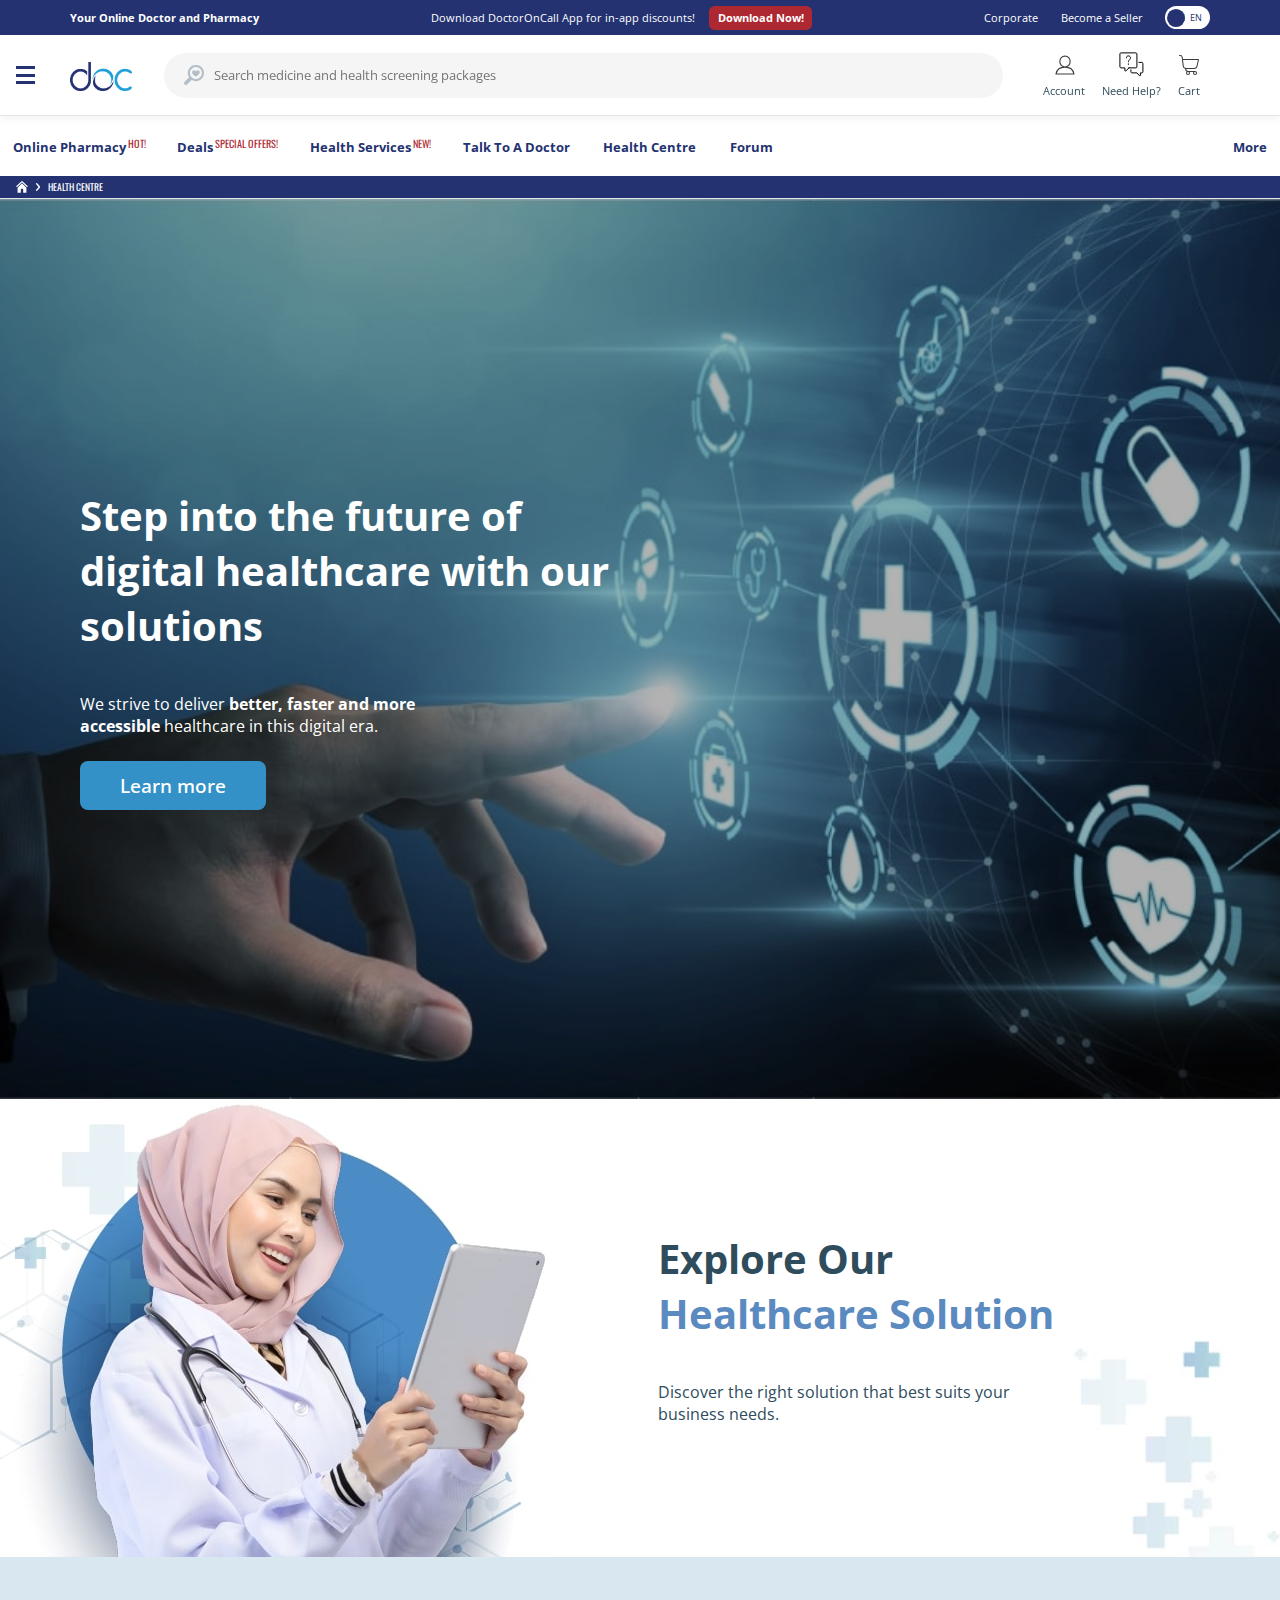
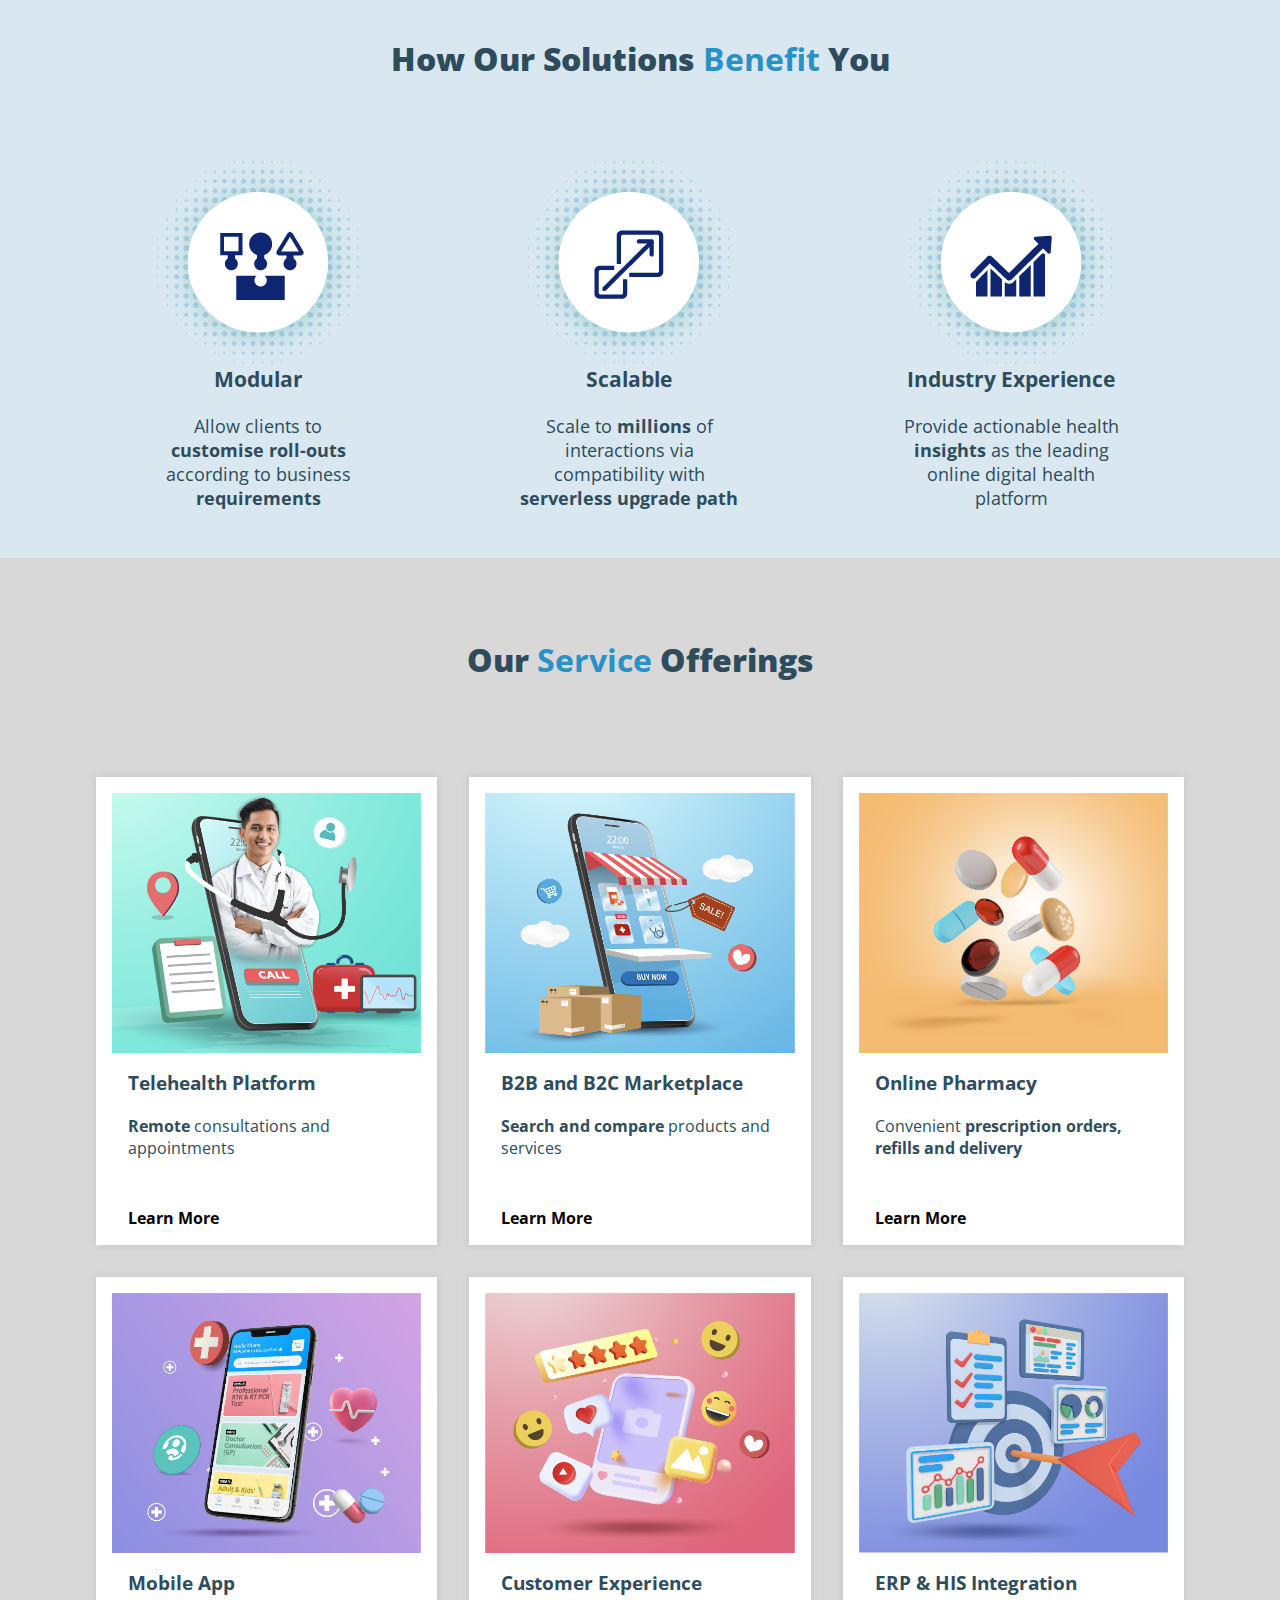
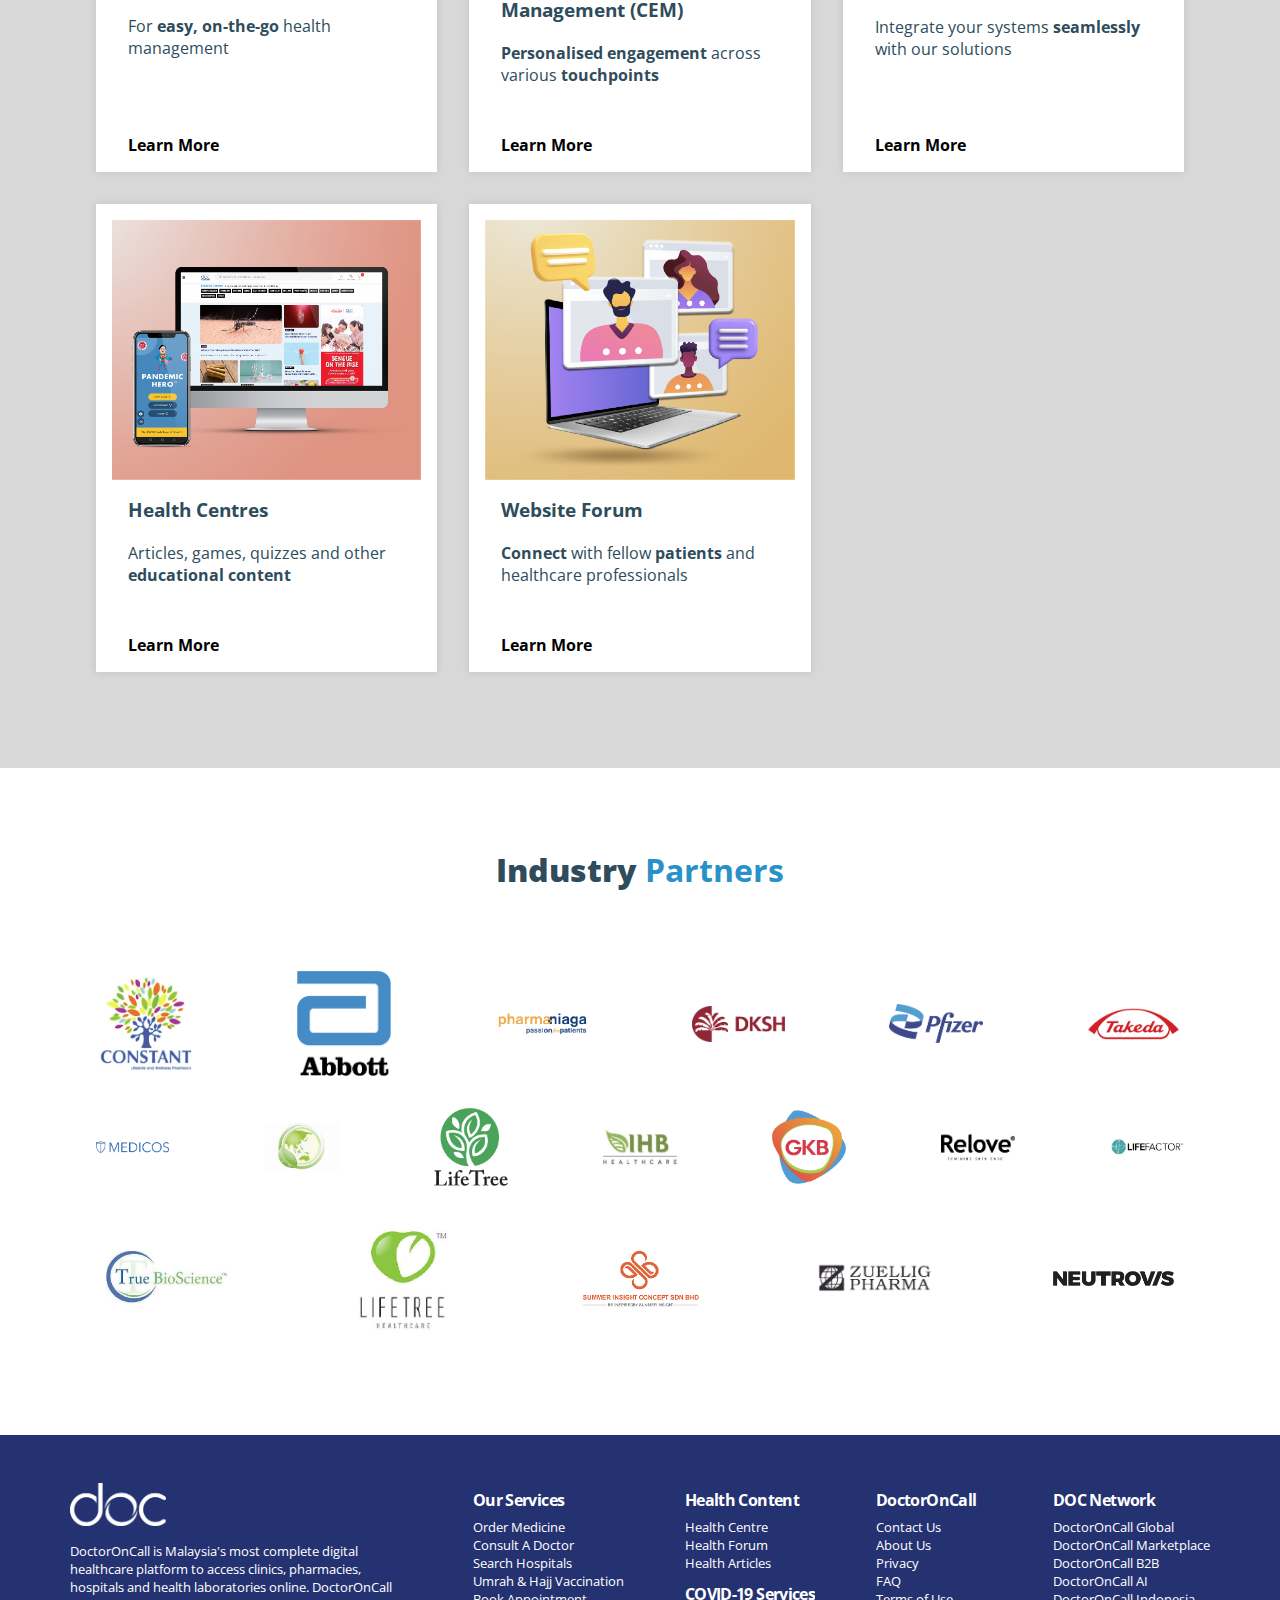
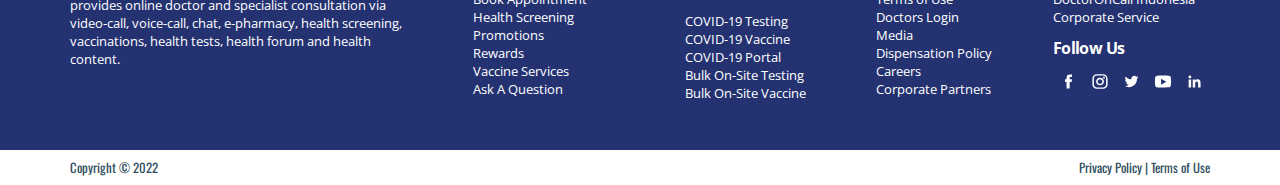
==== commit 5ca53e95: "added a reppage" ====
--- a/index.html
+++ b/index.html
@@ -547,6 +547,7 @@
       </div>
     </div>
     
+    <!-- Footer section -->    
     <footer class="section bg-blue-1 slide-disable t-05-ease sr">
       <div class="wrap-1 pad">
         <div class="footer flex-box desc gap-1 jc-sb cen centralized">
--- a/css/style.css
+++ b/css/style.css
@@ -232,7 +232,7 @@
 }
 
 .benefit-card {
-    max-width: 60%;    
+    max-width: 60%;
 }
 
 .benefit-card > img { 
@@ -372,8 +372,18 @@
 }
 
 /* Partners page styling */
+.partners-group {
+    padding-top: 2rem;
+    padding-bottom: 5rem;
+}
+
+.partners-row {
+    display: flex;
+    justify-content: center;
+} 
+
 .partners-row > img {
-    width: 60%;
+    width: 70%;
     padding: 1rem 0rem;
     height: auto;
 }
@@ -382,11 +392,6 @@
     font-size: 2rem;
     padding-top: 5rem;
     font-weight: 900;
-}
-
-.partners-group {
-    padding-top: 2rem;
-    padding-bottom: 5rem;
 }
 
 .first-partners-row {
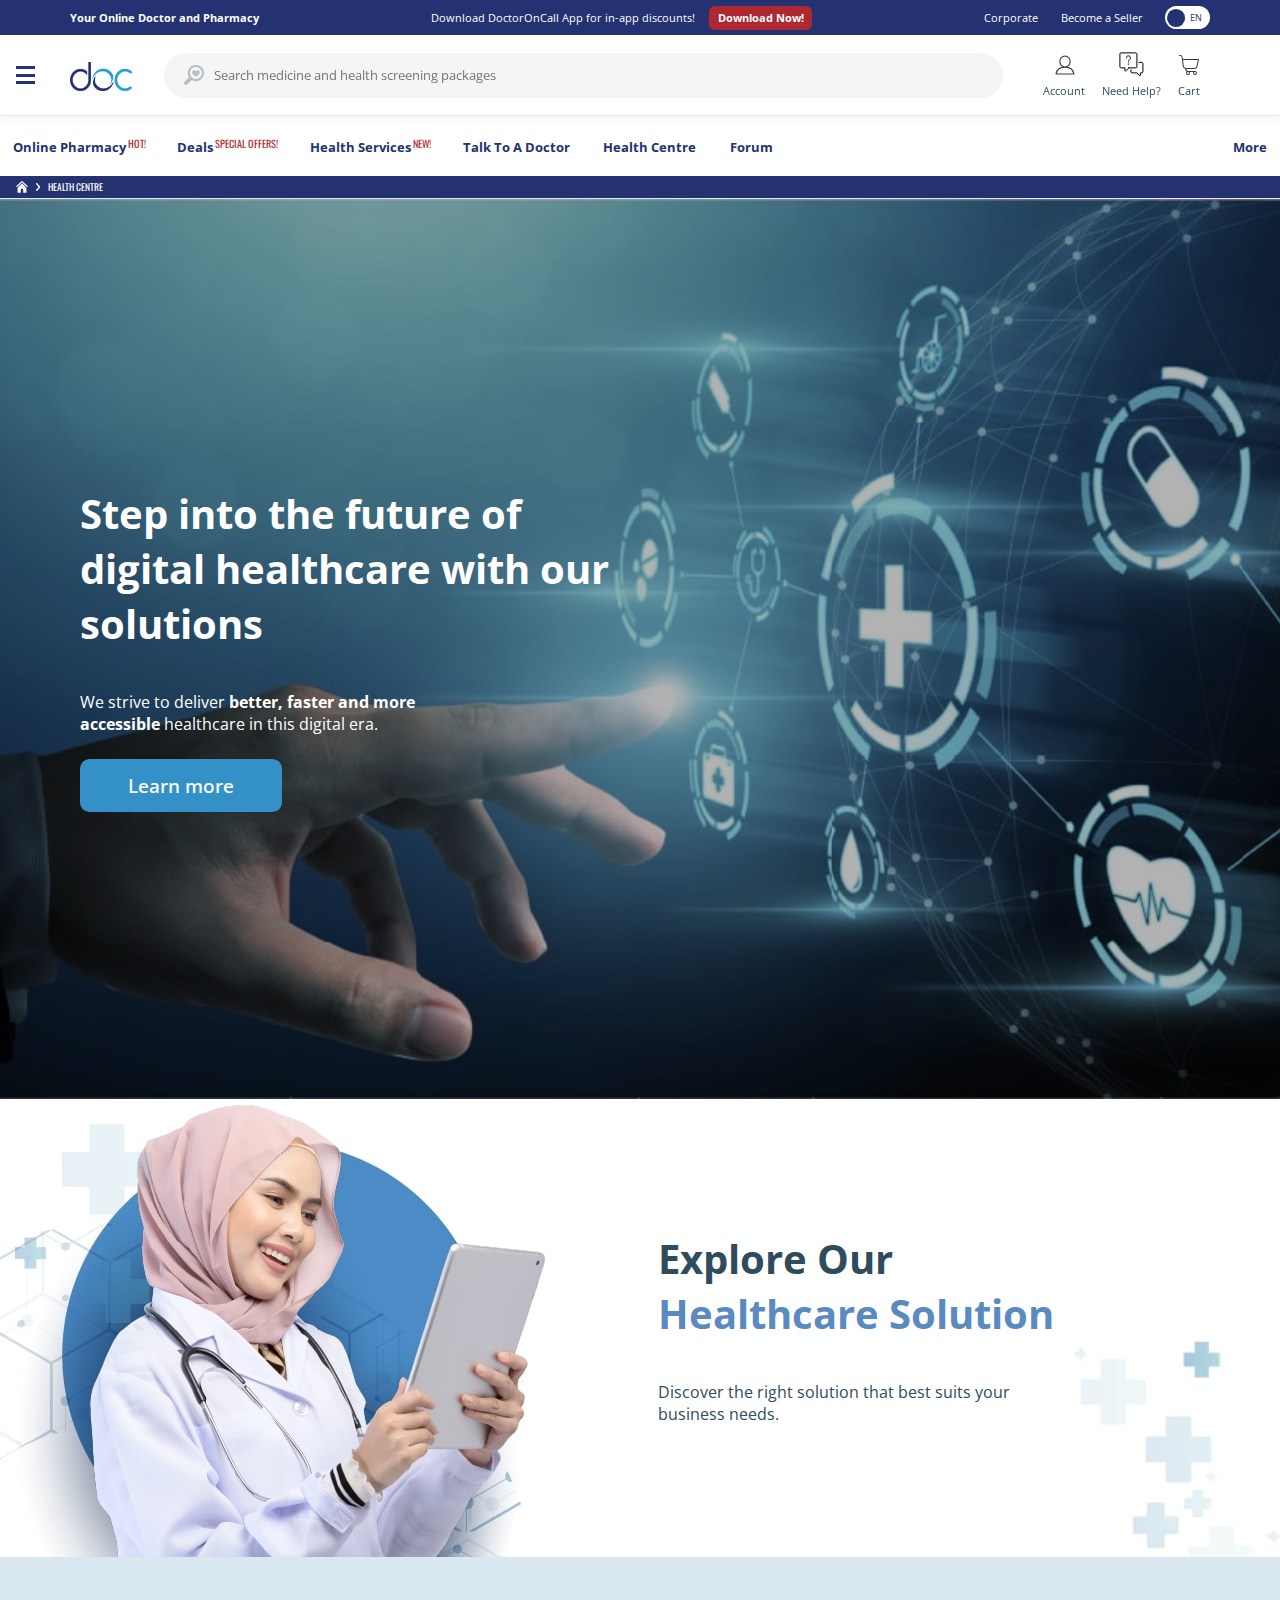
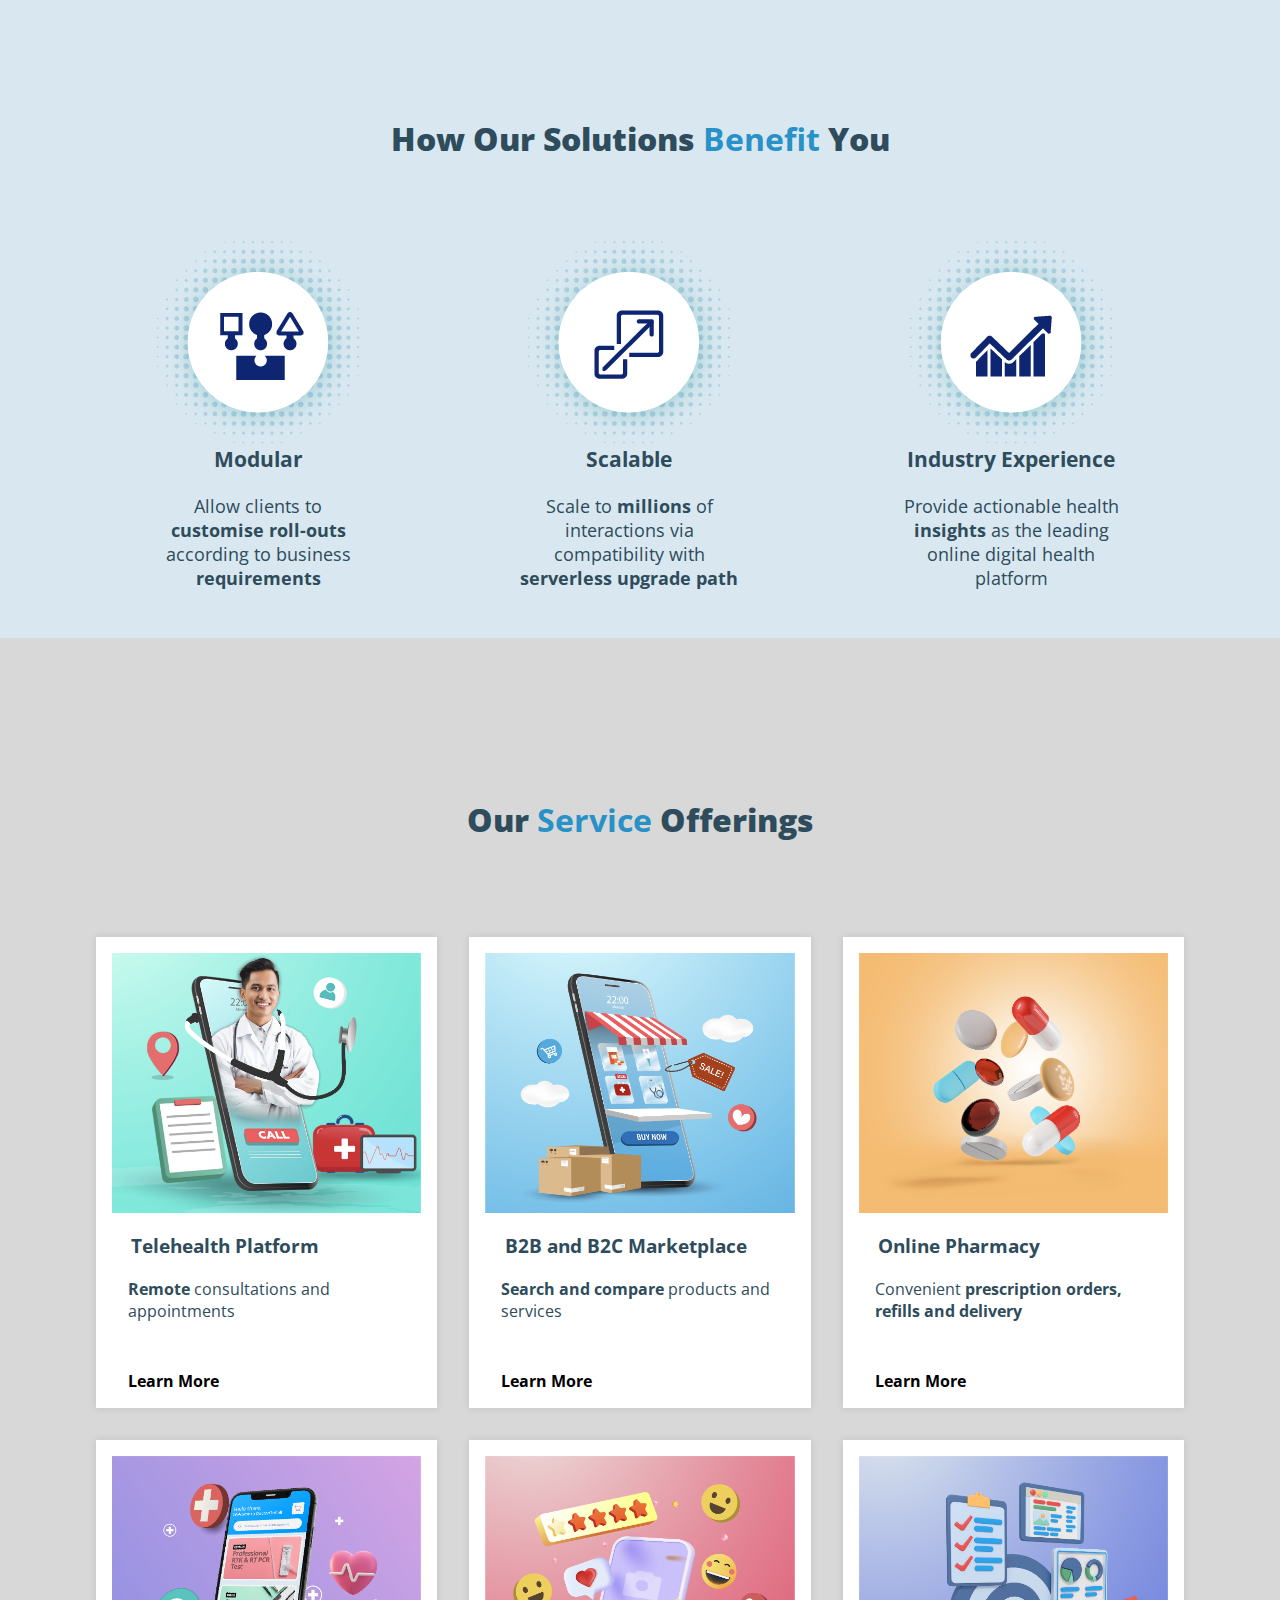
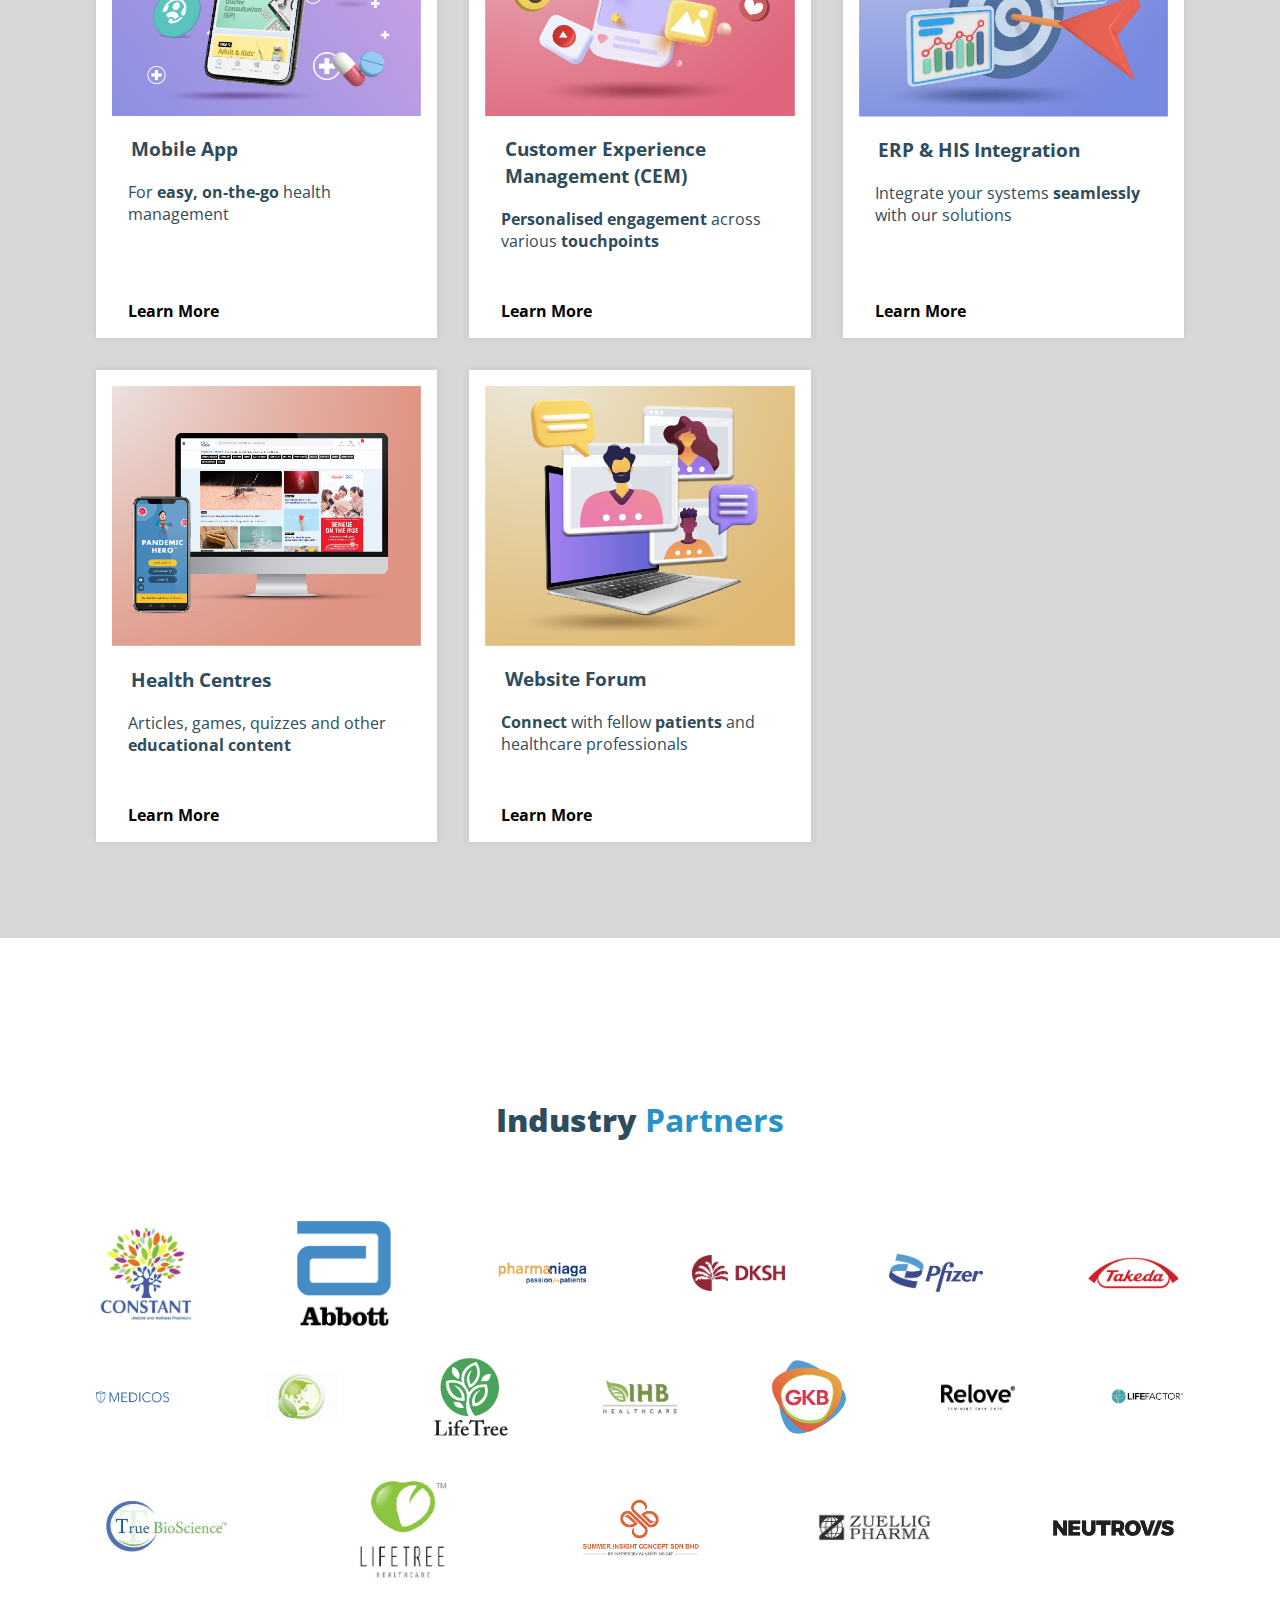
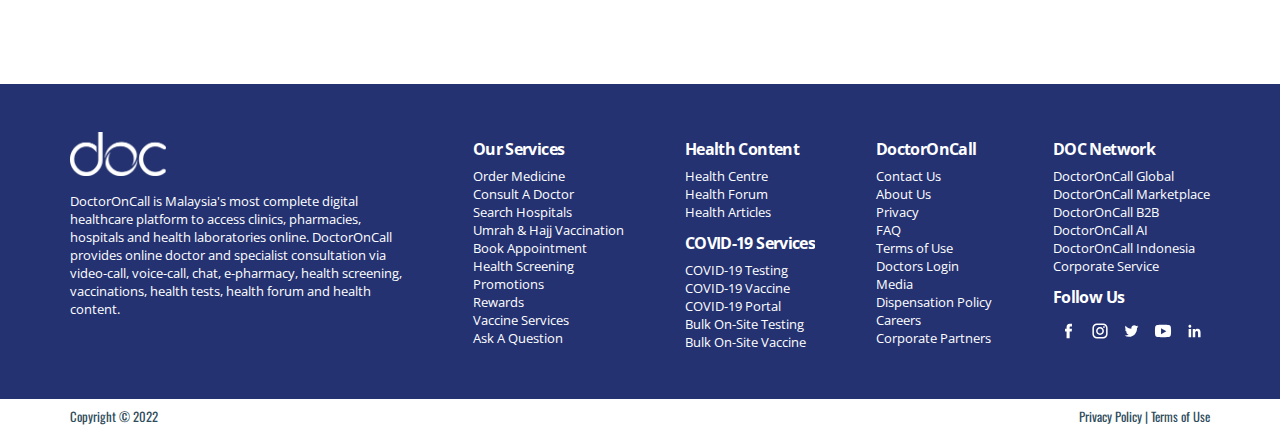
==== commit ef945b34: "fixed minor details" ====
--- a/index.html
+++ b/index.html
@@ -23,7 +23,7 @@
     <script src="https://cdn.jsdelivr.net/npm/@popperjs/core@2.9.2/dist/umd/popper.min.js" integrity="sha384-IQsoLXl5PILFhosVNubq5LC7Qb9DXgDA9i+tQ8Zj3iwWAwPtgFTxbJ8NT4GN1R8p" crossorigin="anonymous"></script>
     <script src="https://cdn.jsdelivr.net/npm/bootstrap@5.0.2/dist/js/bootstrap.min.js" integrity="sha384-cVKIPhGWiC2Al4u+LWgxfKTRIcfu0JTxR+EQDz/bgldoEyl4H0zUF0QKbrJ0EcQF" crossorigin="anonymous"></script>
 
-    <script src="./js/script.js"></script>
+    <script src="./js/scroll.js"></script>
     <script src="./js/accordion.min.js"></script>
     <script src="./js/tiny-slider.js"></script>
   </head>
@@ -380,7 +380,7 @@
       <div class="primary-hero-content">
         <p class="primary-hero-title">Step into the future of digital healthcare with our solutions</p>
         <p class="primary-hero-description">We strive to deliver <strong>better, faster and more accessible</strong> healthcare in this digital era.</p>
-        <button class="learn-more-btn" onclick=scrollToSection()>Learn more</button>
+        <button class="learn-more-btn" onclick=scrollToExploreSection()>Learn more</button>
       </div>
     </div>
 
@@ -451,8 +451,8 @@
             <p class="service-card-title">Telehealth Platform</p>
             <p class="service-card-description"> <span class="description-bold">Remote</span> consultations and appointments</p>
           </div>
-          <a href="#" class="service-card-learn-more">Learn More</a>
-        </div>
+          <a href="/reppages.html" class="service-card-learn-more">Learn More</a>
+        </div>        
         <div class="service-card">
           <div>
             <img src="./images/Asset 9.png" class="service-card-image" alt="B2B and B2C Marketplace Image">
@@ -556,21 +556,21 @@
           </div>
           <div>
             <h2>Our Services</h2>
-            <p><a href="/medicine">Order Medicine</a> <a href="/online-doctor">Consult A Doctor</a> <a href="/find-doctor/kuala-lumpur/hospitals">Search Hospitals</a> <a href="/medicine/umrah-hajj-vaccination-packages">Umrah &amp; Hajj Vaccination</a> <a href="/find-doctor">Book Appointment</a> <a href="/health-screening">Health Screening</a> <a href="/promos">Promotions</a> <a href="/medicine/account">Rewards</a> <a href="/find-doctor/vaccination-services">Vaccine Services</a> <a href="/tanya/en">Ask A Question</a></p>
+            <p class="decoration-none"><a href="/medicine">Order Medicine</a> <a href="/online-doctor">Consult A Doctor</a> <a href="/find-doctor/kuala-lumpur/hospitals">Search Hospitals</a> <a href="/medicine/umrah-hajj-vaccination-packages">Umrah &amp; Hajj Vaccination</a> <a href="/find-doctor">Book Appointment</a> <a href="/health-screening">Health Screening</a> <a href="/promos">Promotions</a> <a href="/medicine/account">Rewards</a> <a href="/find-doctor/vaccination-services">Vaccine Services</a> <a href="/tanya/en">Ask A Question</a></p>
           </div>
           <div>
             <h2>Health Content</h2>
-            <p><a href="/health-centre">Health Centre</a> <a href="/tanya/en">Health Forum</a> <a href="/penyakit-a-z">Health Articles</a></p>
+            <p class="decoration-none"><a href="/health-centre">Health Centre</a> <a href="/tanya/en">Health Forum</a> <a href="/penyakit-a-z">Health Articles</a></p>
             <h2>COVID-19 Services</h2>
-            <p><a href="/medicine/coronavirus-covid-19-test-kit">COVID-19 Testing</a> <a href="/medicine/covid-19-vaccine">COVID-19 Vaccine</a> <a href="/coronavirus?lang=en">COVID-19 Portal</a> <a href="/medicine/coronavirus-covid-19-test-kit/on-site-office-factory-testing-service">Bulk On-Site Testing</a> <a href="/medicine/coronavirus-covid-19-test-kit/on-site-office-factory-testing-service">Bulk On-Site Vaccine</a></p>
+            <p class="decoration-none"><a href="/medicine/coronavirus-covid-19-test-kit">COVID-19 Testing</a> <a href="/medicine/covid-19-vaccine">COVID-19 Vaccine</a> <a href="/coronavirus?lang=en">COVID-19 Portal</a> <a href="/medicine/coronavirus-covid-19-test-kit/on-site-office-factory-testing-service">Bulk On-Site Testing</a> <a href="/medicine/coronavirus-covid-19-test-kit/on-site-office-factory-testing-service">Bulk On-Site Vaccine</a></p>
           </div>
           <div>
             <h2>DoctorOnCall</h2>
-            <p><a href="/contact-us">Contact Us</a> <a href="/about-us">About Us</a> <a href="/privacyPolicy">Privacy</a> <a href="/help">FAQ</a> <a href="/termsOfService">Terms of Use</a> <a href="/doctor#/signin">Doctors Login</a> <a href="/media">Media</a> <a href="/medicine/dispensation-policy">Dispensation Policy</a> <a href="/careers">Careers</a> <a href="/corporate-partnership">Corporate Partners</a></p>
+            <p class="decoration-none"><a href="/contact-us">Contact Us</a> <a href="/about-us">About Us</a> <a href="/privacyPolicy">Privacy</a> <a href="/help">FAQ</a> <a href="/termsOfService">Terms of Use</a> <a href="/doctor#/signin">Doctors Login</a> <a href="/media">Media</a> <a href="/medicine/dispensation-policy">Dispensation Policy</a> <a href="/careers">Careers</a> <a href="/corporate-partnership">Corporate Partners</a></p>
           </div>
           <div>
             <h2>DOC Network</h2>
-            <p><a href="https://www.doctoroncall.com">DoctorOnCall Global </a><a href="https://www.doctoroncall.com">DoctorOnCall Marketplace </a><a href="https://www.doctoroncall.com/marketplace">DoctorOnCall B2B </a><a href="/healthcare-ai">DoctorOnCall AI </a><a href="/">DoctorOnCall Indonesia </a><a href="/corporate">Corporate Service</a></p>
+            <p class="decoration-none"><a href="https://www.doctoroncall.com">DoctorOnCall Global </a><a href="https://www.doctoroncall.com">DoctorOnCall Marketplace </a><a href="https://www.doctoroncall.com/marketplace">DoctorOnCall B2B </a><a href="/healthcare-ai">DoctorOnCall AI </a><a href="/">DoctorOnCall Indonesia </a><a href="/corporate">Corporate Service</a></p>
             <div class="r-500">
               <h2>Follow Us</h2>
               <div class="socmed flex-box col5"> <a href="#" target="_blank"><img src="images/socmed-fb.svg" alt /></a> <a href="#" target="_blank"><img src="images/socmed-ig.svg" alt /></a> <a href="#" target="_blank"><img src="images/socmed-tw.svg" alt /></a> <a href="#" target="_blank"><img src="images/socmed-yt.svg" alt /></a> <a href="#" target="_blank"><img src="images/socmed-in.svg" alt /></a> </div>
--- a/css/style.css
+++ b/css/style.css
@@ -31,6 +31,11 @@
     justify-content: start;
 }
 
+/* Remove underlines in anchor tags */
+.decoration-none > a {
+    text-decoration: none;  
+}
+
 /* Center text within the container */
 .text-center {
     text-align: center;    
@@ -43,20 +48,20 @@
 
 /* Provide paddings on the side */
 .padding-section {
-    padding: 0 5rem;
+    padding: 0 5em;
 }
 
 /* Provide paddings on the side: Media query for tablet screens */
 @media (max-width: 992px) {
     .padding-section {
-        padding: 0 3rem;
+        padding: 0 3em;
     }  
 }
 
 /* Provide paddings on the side: Media query for mobile screens */
 @media(max-width: 576px) {
     .padding-section {
-        padding: 0 2rem;
+        padding: 0 2em;
     }  
 }
 
@@ -88,27 +93,27 @@
 
 .primary-hero-title {
     color: #ffff;
-    font-size: 2.5rem;
+    font-size: 2.5em;
     font-weight: 700;
 }
 
 .primary-hero-description {
     color: #ffff;
-    font-size: 1rem;
-    margin-bottom: 1.5rem;
-    margin-top: 1.5rem;
+    font-size: 1em;
+    margin-bottom: 1.5em;
+    margin-top: 1.5em;
     width: 70%;
 }
 
 .learn-more-btn {
     background-color: #3491C7;
     border: none;
-    border-radius: 0.5rem;
+    border-radius: 0.5em;
     color: #fff;
     cursor: pointer;
-    font-size: 1.2rem;
+    font-size: 1.2em;
     font-weight: 550;
-    padding: 0.7rem 2.5rem;
+    padding: 0.7em 2.5em;
 }
 
 /* Primary Banner styling: Media query for tablet screens */
@@ -125,14 +130,14 @@
     }
 
     .primary-hero-title {
-        font-size: 2rem;
+        font-size: 2em;
     }
 
     .primary-hero-description {
         color: #ffff;
-        font-size: 0.9rem;
-        margin-bottom: 1.5rem;
-        margin-top: 1.5rem;
+        font-size: 0.9em;
+        margin-bottom: 1.5em;
+        margin-top: 1.5em;
         width: 70%;
     }     
 }
@@ -154,7 +159,7 @@
 }
 
 .secondary-hero-title {
-    font-size: 2.5rem;
+    font-size: 2.5em;
     font-weight: 700;
 }
 
@@ -165,7 +170,7 @@
 
 .secondary-hero-description {
     max-width: 80%;
-    font-size: 1rem;
+    font-size: 1em;
 }
 
 /* Secondary Banner styling: Media query for tablet screens */
@@ -174,7 +179,7 @@
         align-items: flex-end;
         box-sizing: border-box;
         grid-template-columns: 100%;
-        padding: 2rem;
+        padding: 2em;
     }
     .secondary-positioning {
         display: flex;
@@ -182,7 +187,7 @@
         align-items: center;
     }    
     .secondary-hero-title {
-        padding-top: 2rem;
+        padding-top: 2em;
     }
 }
 
@@ -192,24 +197,24 @@
         align-items: flex-end;
         box-sizing: border-box;
         grid-template-columns: 100%;
-        padding: 2rem;
+        padding: 2em;
     }
     
     .nurse-image {
         height: auto;
-        padding: 0rem 0rem;
+        padding: 0em 0em;
         max-height: 100%;
         max-width: 80%;
     }
 
     .secondary-hero-title {
-        font-size: 1.5rem;
-        padding-bottom: 1rem;
-        padding-top: 1rem;
+        font-size: 1.5em;
+        padding-bottom: 1em;
+        padding-top: 1em;
     }
     
     .secondary-hero-description {
-        margin-bottom: 1rem;
+        margin-bottom: 1em;
         max-width: 100%;
     }
 }
@@ -222,12 +227,12 @@
 .benefit-container {
     display: flex;
     justify-content: space-between;
-    padding: 3rem 0rem;
+    padding: 3em 0em;
 }
 
 .benefit-section-title {
-    font-size: 2rem;
-    padding-top: 5rem;
+    font-size: 2em;
+    padding-top: 5em;
     font-weight: 900;
 }
 
@@ -242,11 +247,11 @@
 
 .benefit-card-title {
     font-weight: 800;
-    font-size: 1.3rem;
+    font-size: 1.3em;
 }
 
 .benefit-card-description {
-    font-size: 1.1rem;
+    font-size: 1.1em;
 }
 
 .center-benefit-card {
@@ -269,10 +274,10 @@
     .benefit-container {
         display: flex;
         justify-content: space-between;
-        padding: 2rem 0rem;        
+        padding: 2em 0em;        
     }
     .benefit-section-title {
-        padding-top: 3rem;
+        padding-top: 3em;
     }    
 }
 
@@ -290,27 +295,27 @@
 }
 
 .service-section-title {
-    font-size: 2rem;
-    padding-top: 5rem;
+    font-size: 2em;
+    padding-top: 5em;
     font-weight: 900;
 }
 
 .service-card-group {
     display: grid;
     grid-template-columns: repeat(3, 1fr);
-    padding-top: 3rem;
-    padding-bottom: 5rem;
+    padding-top: 3em;
+    padding-bottom: 5em;
 }
 
 .service-card {
     background-color: #FFFFFF;
-    box-shadow: 0 0 0.5rem rgba(0, 0, 0, 0.1);
+    box-shadow: 0 0 0.5em rgba(0, 0, 0, 0.1);
     display: flex;
     flex-direction: column;
-    gap: 2rem;
-    margin: 1rem;
+    gap: 2em;
+    margin: 1em;
     justify-content: space-between;
-    padding: 1rem;
+    padding: 1em;
     text-align: start;
 }
 
@@ -320,24 +325,24 @@
 }
 
 .service-card-title {
-    font-size: 1.2rem;
+    font-size: 1.2em;
     font-weight: bold;
-    margin-left: 1rem;
-    margin-top: 1rem;
+    margin-left: 1em;
+    margin-top: 1em;
 }
 
 .service-card-description {
-    font-size: 1rem;
-    padding-bottom: 1rem;
-    padding-left: 1rem;
-    padding-top: 0rem;
+    font-size: 1em;
+    padding-bottom: 1em;
+    padding-left: 1em;
+    padding-top: 0em;
 }
 
 .service-card-learn-more {
     color: #000000;
     display: inline-block;
     font-weight: 700;
-    padding-left: 1rem;
+    padding-left: 1em;
     text-decoration: none;
     transition: all 0.3s ease;
 }
@@ -346,11 +351,11 @@
 @media(max-width: 992px) {
     .service-card-group {
         grid-template-columns: repeat(2, 1fr);
-        padding-top: 1rem;   
+        padding-top: 1em;   
     }
     .service-section-title {
-        font-size: 2rem;
-        padding-top: 3rem;
+        font-size: 2em;
+        padding-top: 3em;
         font-weight: 900;
     }    
 }
@@ -361,20 +366,20 @@
     }    
     .service-card-group {
         grid-template-columns: repeat(1, 1fr);
-        grid-gap: 1rem;
-        padding-left: 0rem;
-        padding-right: 0rem;      
-        padding-bottom: 3rem;  
+        grid-gap: 1em;
+        padding-left: 0em;
+        padding-right: 0em;      
+        padding-bottom: 3em;  
     }
     .service-card {
-        gap: 0rem;
+        gap: 0em;
     }
 }
 
 /* Partners page styling */
 .partners-group {
-    padding-top: 2rem;
-    padding-bottom: 5rem;
+    padding-top: 2em;
+    padding-bottom: 5em;
 }
 
 .partners-row {
@@ -384,34 +389,34 @@
 
 .partners-row > img {
     width: 70%;
-    padding: 1rem 0rem;
+    padding: 1em 0em;
     height: auto;
 }
 
 .partners-section-title {
-    font-size: 2rem;
-    padding-top: 5rem;
+    font-size: 2em;
+    padding-top: 5em;
     font-weight: 900;
 }
 
 .first-partners-row {
     display: grid;
     grid-template-columns: repeat(6, 1fr);
-    gap: 4rem;
+    gap: 4em;
     align-items: center;
 }
 
 .second-partners-row {
     display: grid;
     grid-template-columns: repeat(7, 1fr);
-    gap: 4rem;
+    gap: 4em;
     align-items: center;
 }
 
 .third-partners-row {
     display: grid;
     grid-template-columns: repeat(5, 1fr);
-    gap: 4rem;
+    gap: 4em;
     justify-content: center;
     align-items: center;
 }
@@ -423,11 +428,11 @@
         height: auto;
     }
     .partners-section-title {
-        padding-top: 3rem;
+        padding-top: 3em;
     }
     .partners-group {
-        padding-top: 1rem;
-        padding-bottom: 3rem;
+        padding-top: 1em;
+        padding-bottom: 3em;
     }    
 }
 
@@ -436,19 +441,19 @@
     .first-partners-row {
         display: grid;
         grid-template-columns: repeat(1, 1fr);
-        gap: 0rem;
+        gap: 0em;
     }
     
     .second-partners-row {
         display: grid;
         grid-template-columns: repeat(1, 1fr);
-        gap: 0rem;
+        gap: 0em;
     }
     
     .third-partners-row {
         display: grid;
         grid-template-columns: repeat(1, 1fr);
-        gap: 0rem;
+        gap: 0em;
         align-items: none;
     }
     .partners-row {
@@ -460,13 +465,13 @@
         height: auto;
     }
     .partners-group {
-        padding-top: 3rem;
-        padding-bottom: 3rem;
+        padding-top: 3em;
+        padding-bottom: 3em;
     }       
 }
 
 /* Footer */
 .bottom-footer {
     background-color: #fff;
-    padding: 2rem;
+    padding: 2em;
 }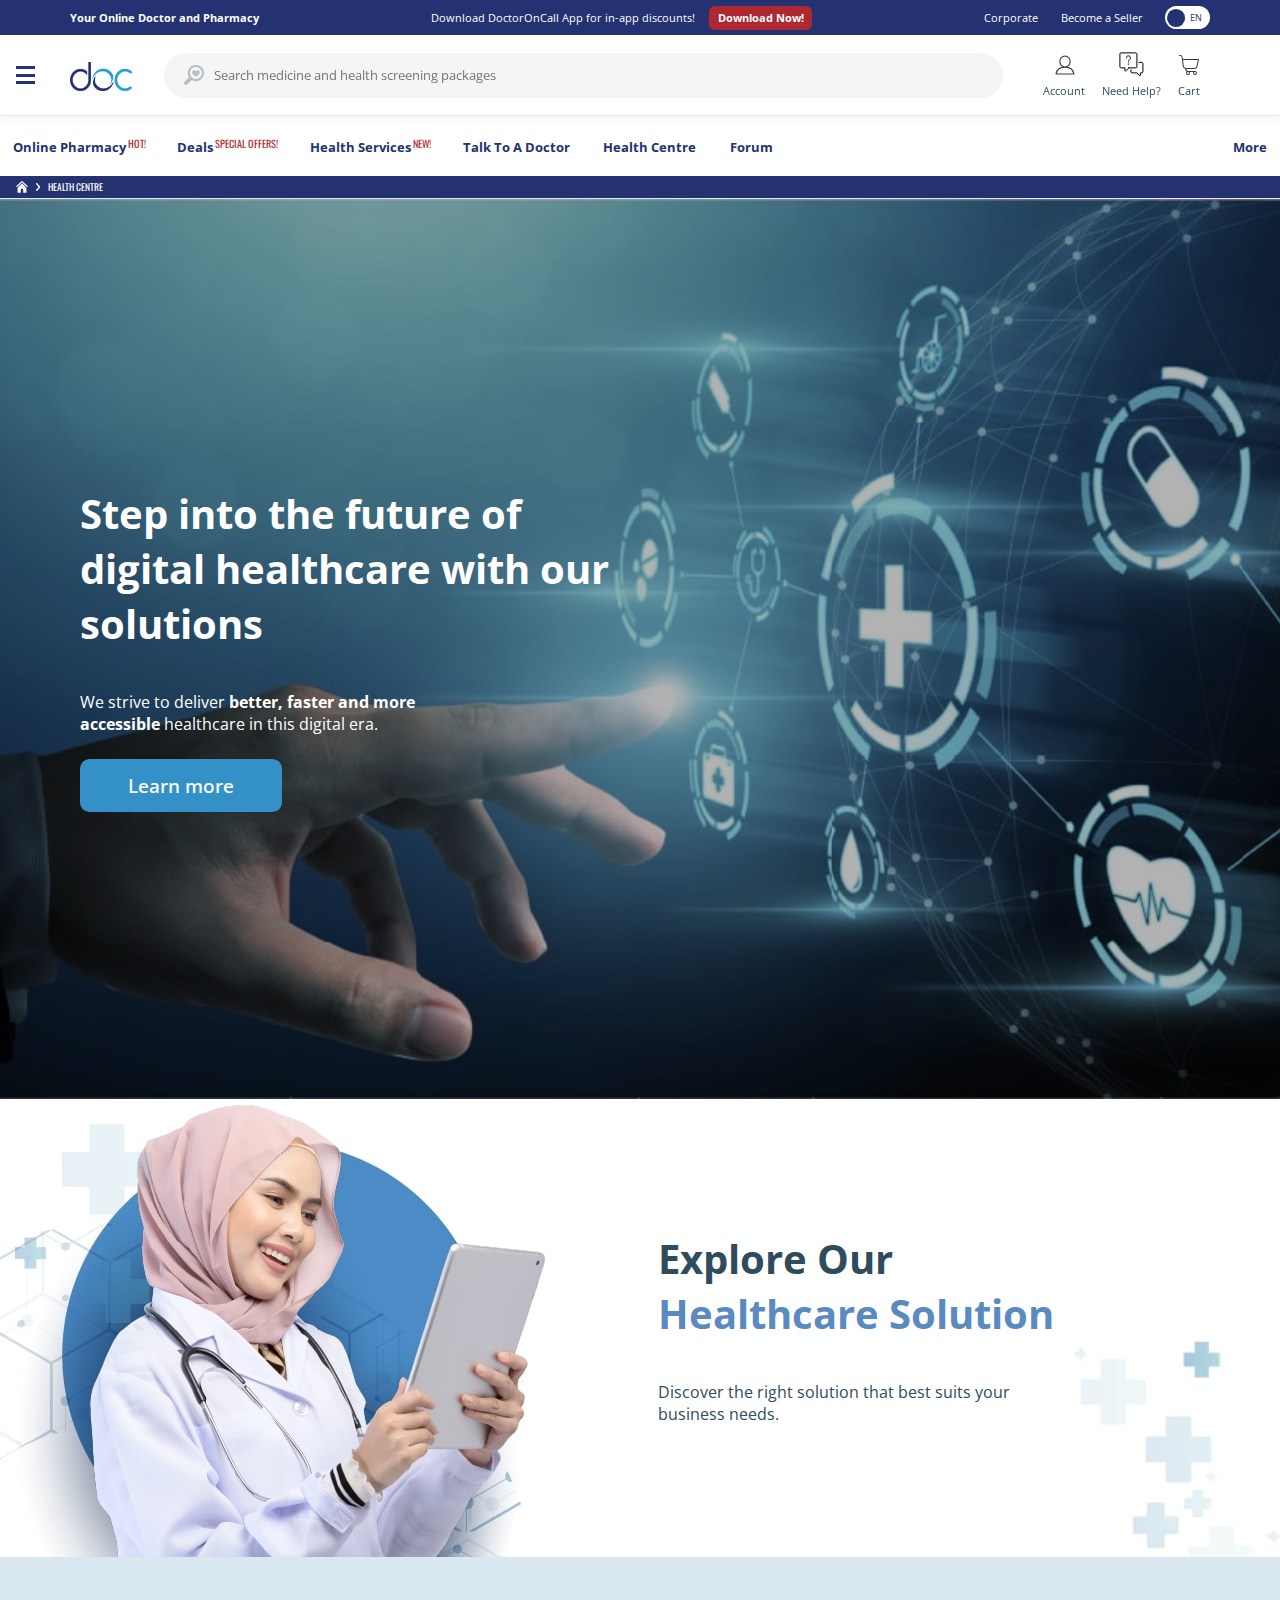
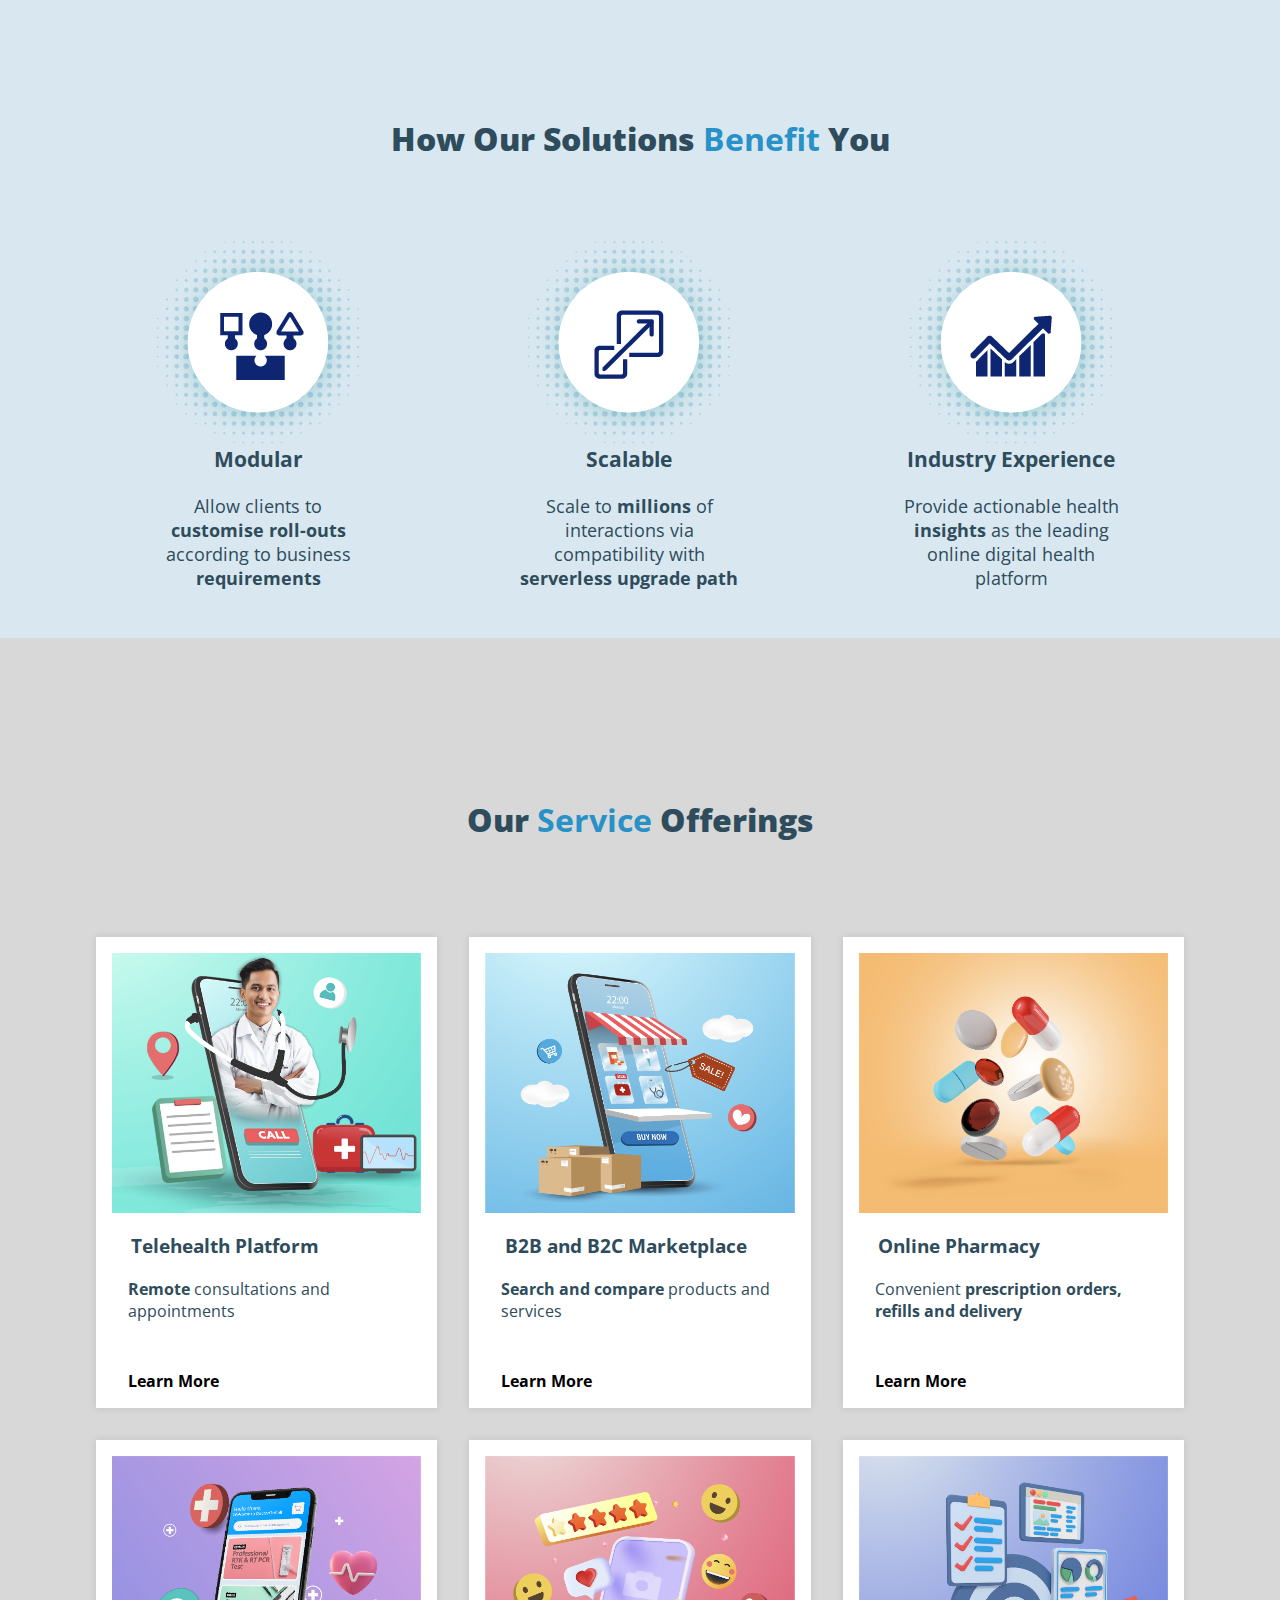
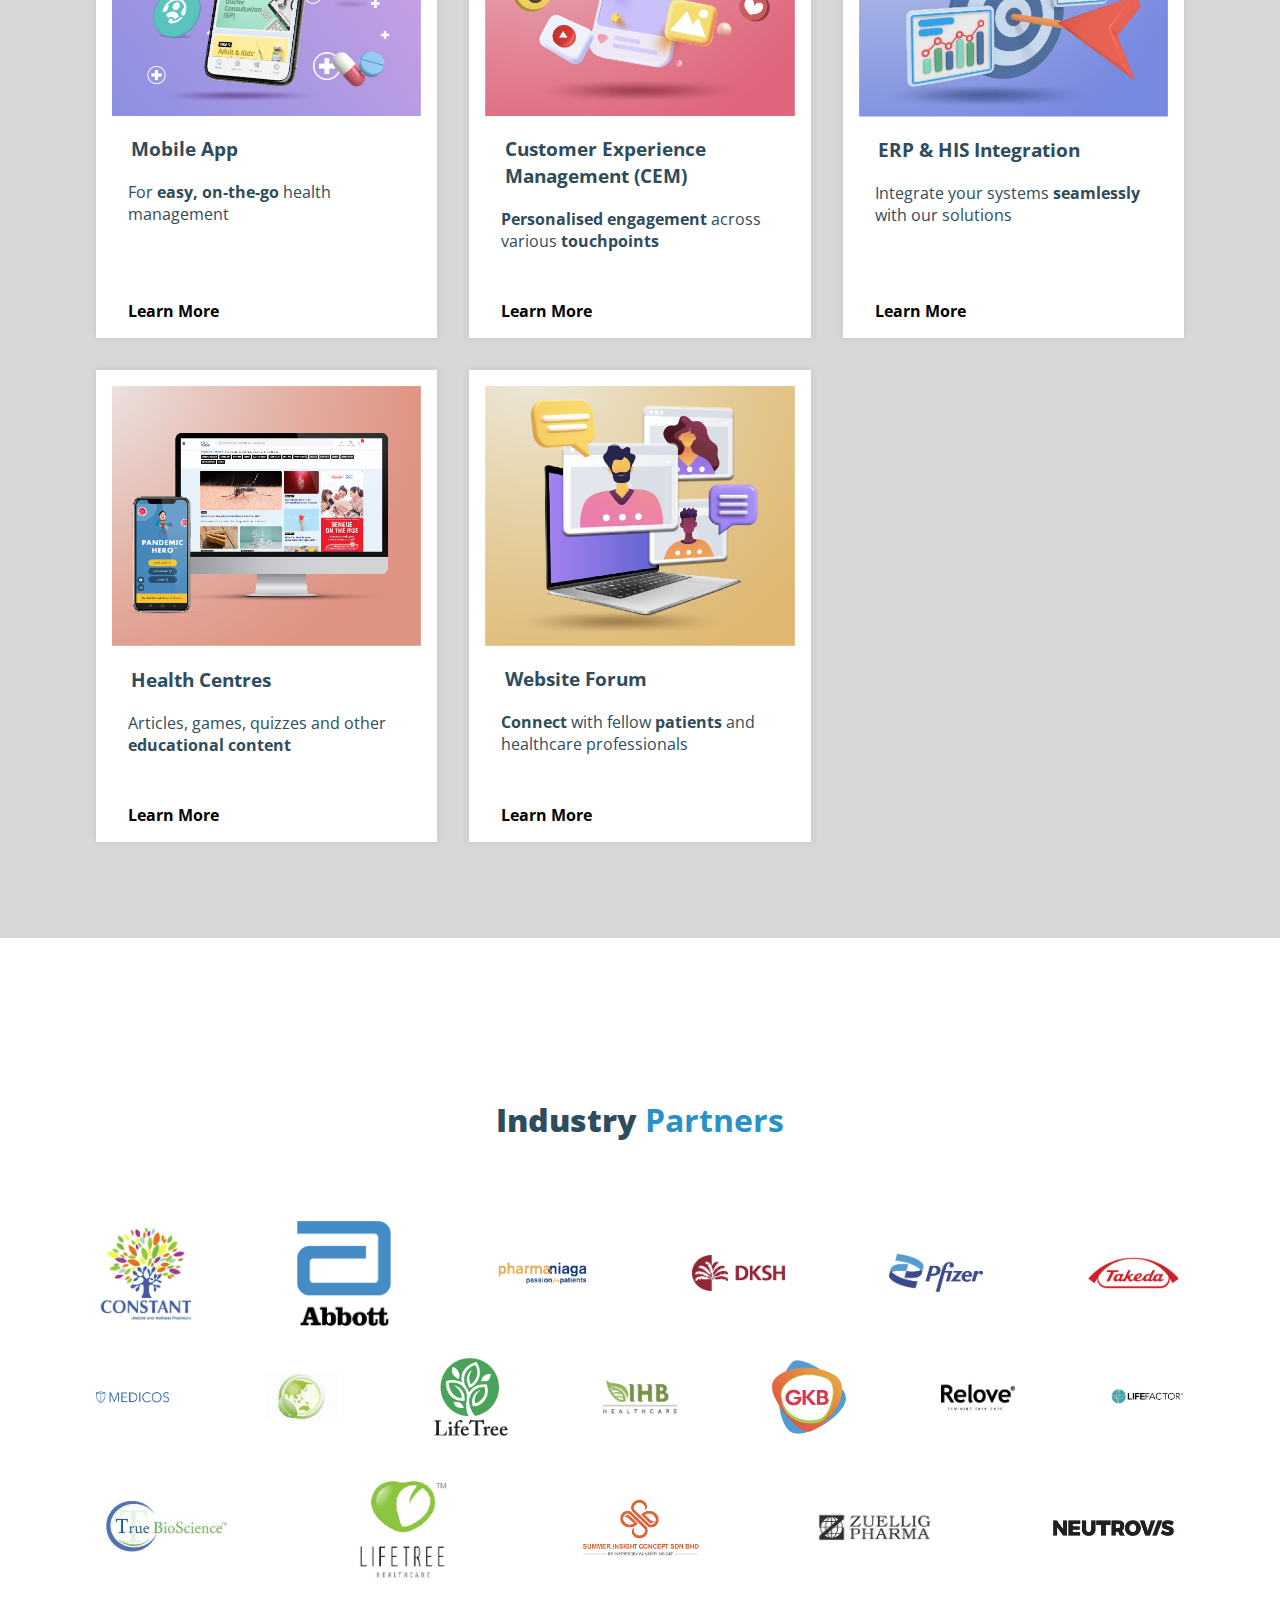
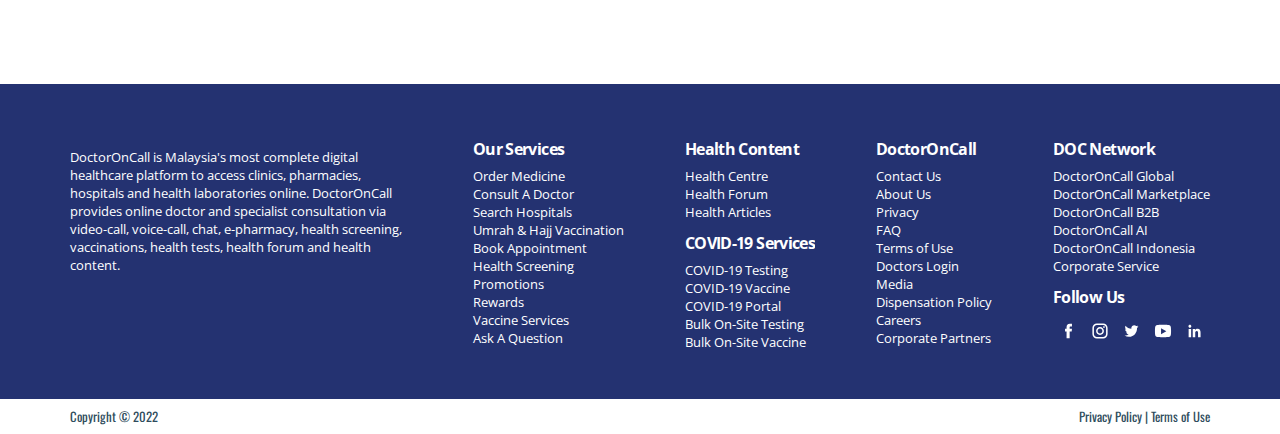
==== commit 31674028: "changed image paths" ====
--- a/index.html
+++ b/index.html
@@ -45,7 +45,7 @@
           <div id="burger" class="burger toggle"> <span class="line"></span> <span class="line"></span> <span class="line"></span> </div>
         </div>
         <div class="nav-2 flex-box ai-c fullwidth wrap-1 slide-disable t-05-ease pt-1 pb-1">
-          <div id="logo" class="logo t-05-ease"><img class="fullwidth" style="margin-top: 4.5%;" src="./images/doc-logo.png" alt /></div>
+          <div id="logo" class="logo t-05-ease"><img class="fullwidth" style="margin-top: 4.5%;" src="./images/main-images/doc-logo.png" alt /></div>
           <div class="search-box">
             <input id="searchInput" autocomplete="off" class="search-bar fullwidth bg-gray-1" placeholder="Search medicine and health screening packages" onfocus="expandSearch()" onfocusout="shrinkSearch()">
           </div>
@@ -387,7 +387,7 @@
     <!-- Secondary Banner section -->
     <div class="secondary-hero-banner" id="explore-section">
       <div class="vertical-end horizontal-start">
-         <img src="./images/Asset 3.jpg" alt="Nurse Banner" class="nurse-image">
+         <img src="./images/main-images/Asset 3.jpg" alt="Nurse Banner" class="nurse-image">
       </div>
       <div class="secondary-positioning"> 
         <div>
@@ -410,7 +410,7 @@
           <div class="center-benefit-card">
             <div class="benefit-card">
               <div class="horizontal-center benefit-image">
-                <img src="./images/Asset 5.png" alt="Scalable Image">
+                <img src="./images/main-images/Asset 5.png" alt="Scalable Image">
               </div>
               <p class="benefit-card-title"><span class="description-bold">Modular</span></p>
               <p class="benefit-card-description">Allow clients to <span class="description-bold">customise roll-outs</span> according to business <span class="description-bold">requirements</span></p>
@@ -420,7 +420,7 @@
           <div class="center-benefit-card">
             <div class="benefit-card">
               <div class="horizontal-center benefit-image">
-                <img src="./images/Asset 6.png" alt="Scalable Image">
+                <img src="./images/main-images/Asset 6.png" alt="Scalable Image">
               </div>
               <p class="benefit-card-title"><span class="description-bold">Scalable</span></p>
               <p class="benefit-card-description">Scale to <span class="description-bold">millions</span> of interactions via compatibility with <span class="description-bold">serverless upgrade path</span></p>
@@ -430,7 +430,7 @@
           <div class="center-benefit-card">
             <div class="benefit-card">
               <div class="horizontal-center benefit-image">
-                <img src="./images/Asset 7.png" alt="Scalable Image">
+                <img src="./images/main-images/Asset 7.png" alt="Scalable Image">
               </div>
               <p class="benefit-card-title"><span class="description-bold">Industry Experience</span></p>
               <p class="benefit-card-description">Provide actionable health <span class="description-bold">insights</span> as the leading online digital health platform</p>
@@ -447,7 +447,7 @@
 
         <div class="service-card">
           <div>
-            <img src="./images/Asset 8.png" class="service-card-image" alt="Telehealth Platform Image">          
+            <img src="./images/main-images/Asset 8.png" class="service-card-image" alt="Telehealth Platform Image">          
             <p class="service-card-title">Telehealth Platform</p>
             <p class="service-card-description"> <span class="description-bold">Remote</span> consultations and appointments</p>
           </div>
@@ -455,7 +455,7 @@
         </div>        
         <div class="service-card">
           <div>
-            <img src="./images/Asset 9.png" class="service-card-image" alt="B2B and B2C Marketplace Image">
+            <img src="./images/main-images/Asset 9.png" class="service-card-image" alt="B2B and B2C Marketplace Image">
             <p class="service-card-title">B2B and B2C Marketplace</p>
             <p class="service-card-description"><span class="description-bold">Search and compare</span> products and services</p>
           </div>
@@ -463,7 +463,7 @@
         </div>
         <div class="service-card">          
           <div>
-            <img src="./images/Asset 10.png" class="service-card-image" alt="Online Pharmacy Image">
+            <img src="./images/main-images/Asset 10.png" class="service-card-image" alt="Online Pharmacy Image">
             <p class="service-card-title">Online Pharmacy</p>
             <p class="service-card-description">Convenient<span class="description-bold"> prescription orders, refills and delivery</span></p>
           </div>
@@ -471,7 +471,7 @@
         </div>
         <div class="service-card">          
           <div>
-            <img src="./images/Asset 11.png" class="service-card-image" alt="Mobile App Image">
+            <img src="./images/main-images/Asset 11.png" class="service-card-image" alt="Mobile App Image">
             <p class="service-card-title">Mobile App</p>
             <p class="service-card-description">For <span class="description-bold">easy, on-the-go</span> health management</p>
           </div>
@@ -479,7 +479,7 @@
         </div>
         <div class="service-card">          
           <div>
-            <img src="./images/Asset 12.png" class="service-card-image" alt="Customer Experience Management Image">
+            <img src="./images/main-images/Asset 12.png" class="service-card-image" alt="Customer Experience Management Image">
             <p class="service-card-title">Customer Experience Management (CEM)</p>
             <p class="service-card-description"><span class="description-bold">Personalised engagement</span> across various <span class="description-bold">touchpoints</span></p>
           </div>
@@ -487,7 +487,7 @@
         </div>
         <div class="service-card">          
           <div>
-            <img src="./images/Asset 15.png" class="service-card-image" alt="ERP & HIS Integration Image">
+            <img src="./images/main-images/Asset 15.png" class="service-card-image" alt="ERP & HIS Integration Image">
             <p class="service-card-title">ERP & HIS Integration</p>
             <p class="service-card-description">Integrate your systems <span class="description-bold">seamlessly</span> with our solutions</p>
           </div>
@@ -495,7 +495,7 @@
         </div>
         <div class="service-card">
           <div>
-            <img src="./images/Asset 16.png" class="service-card-image" alt="Health Centres Image">
+            <img src="./images/main-images/Asset 16.png" class="service-card-image" alt="Health Centres Image">
             <p class="service-card-title">Health Centres</p>
             <p class="service-card-description">Articles, games, quizzes and other <span class="description-bold">educational content</span></p>
           </div>
@@ -503,7 +503,7 @@
         </div>
         <div class="service-card">          
           <div>
-            <img src="./images/Asset 17.png" class="service-card-image" alt="Website Forum Image">
+            <img src="./images/main-images/Asset 17.png" class="service-card-image" alt="Website Forum Image">
             <p class="service-card-title">Website Forum</p>
             <p class="service-card-description"><span class="description-bold">Connect</span> with fellow <span class="description-bold">patients</span> and healthcare <span class="service-description-bold">professionals</span></p>
           </div>
@@ -520,28 +520,28 @@
       <div class="horizontal-center">
         <div class="partners-group text-center">
           <div class="first-partners-row">
-            <div class="partners-row"><img src="./images/Asset 18.png" alt="CONSTANT Image"></div>            
-            <div class="partners-row"><img src="./images/Asset 19.png" alt="Abbott Image"></div>
-            <div class="partners-row"><img src="./images/Asset 20.png" alt="Pharmaniage Image"></div>
-            <div class="partners-row"><img src="./images/Asset 21.png" alt="DKSH"></div>
-            <div class="partners-row"><img src="./images/Asset 22.png" alt="Pfizer Image"></div>
-            <div class="partners-row"><img src="./images/Asset 23.png" alt="Takeda Image"></div>
+            <div class="partners-row"><img src="./images/main-images/Asset 18.png" alt="CONSTANT Image"></div>            
+            <div class="partners-row"><img src="./images/main-images/Asset 19.png" alt="Abbott Image"></div>
+            <div class="partners-row"><img src="./images/main-images/Asset 20.png" alt="Pharmaniage Image"></div>
+            <div class="partners-row"><img src="./images/main-images/Asset 21.png" alt="DKSH"></div>
+            <div class="partners-row"><img src="./images/main-images/Asset 22.png" alt="Pfizer Image"></div>
+            <div class="partners-row"><img src="./images/main-images/Asset 23.png" alt="Takeda Image"></div>
           </div>
           <div class="second-partners-row">
-            <div class="partners-row"><img src="./images/Asset 24.png" alt="MEDICOS Image"></div>
-            <div class="partners-row"><img src="./images/Asset 25.png" alt="GreenPharm Image"></div>
-            <div class="partners-row"><img src="./images/Asset 26.png" alt="LifeTree Image"></div>
-            <div class="partners-row"><img src="./images/Asset 27.png" alt="IHB Image"></div>
-            <div class="partners-row"><img src="./images/Asset 28.png" alt="GKB Image"></div>
-            <div class="partners-row"><img src="./images/Asset 29.png" alt="Relove Image"></div>
-            <div class="partners-row"><img src="./images/Asset 30.png" alt="Lifefactor Image"></div>
+            <div class="partners-row"><img src="./images/main-images/Asset 24.png" alt="MEDICOS Image"></div>
+            <div class="partners-row"><img src="./images/main-images/Asset 25.png" alt="GreenPharm Image"></div>
+            <div class="partners-row"><img src="./images/main-images/Asset 26.png" alt="LifeTree Image"></div>
+            <div class="partners-row"><img src="./images/main-images/Asset 27.png" alt="IHB Image"></div>
+            <div class="partners-row"><img src="./images/main-images/Asset 28.png" alt="GKB Image"></div>
+            <div class="partners-row"><img src="./images/main-images/Asset 29.png" alt="Relove Image"></div>
+            <div class="partners-row"><img src="./images/main-images/Asset 30.png" alt="Lifefactor Image"></div>
           </div>
           <div class="third-partners-row">
-            <div class="partners-row"><img src="./images/Asset 31.png" alt="TrueBioScience Image"></div>
-            <div class="partners-row"><img src="./images/Asset 32.png" alt="LifeTree Image"></div>
-            <div class="partners-row"><img src="./images/Asset 33.png" alt="SummerInsightConcept Image"></div>
-            <div class="partners-row"><img src="./images/Asset 34.png" alt="ZuellingPharma Image"></div>
-            <div class="partners-row"><img src="./images/Asset 35.png" alt="Neutrovis Image"></div>    
+            <div class="partners-row"><img src="./images/main-images/Asset 31.png" alt="TrueBioScience Image"></div>
+            <div class="partners-row"><img src="./images/main-images/Asset 32.png" alt="LifeTree Image"></div>
+            <div class="partners-row"><img src="./images/main-images/Asset 33.png" alt="SummerInsightConcept Image"></div>
+            <div class="partners-row"><img src="./images/main-images/Asset 34.png" alt="ZuellingPharma Image"></div>
+            <div class="partners-row"><img src="./images/main-images/Asset 35.png" alt="Neutrovis Image"></div>    
           </div>          
         </div>
       </div>
@@ -551,7 +551,7 @@
     <footer class="section bg-blue-1 slide-disable t-05-ease sr">
       <div class="wrap-1 pad">
         <div class="footer flex-box desc gap-1 jc-sb cen centralized">
-          <div class="fb-30"> <img class="mb-1" style="width: 6em; filter: brightness(100)" src="./images/doc-logo.png" alt="">
+          <div class="fb-30"> <img class="mb-1" style="width: 6em; filter: brightness(100)" src="./images/main-images/main-images/doc-logo.png" alt="">
             <p>DoctorOnCall is Malaysia's most complete digital healthcare platform to access clinics, pharmacies, hospitals and health laboratories online. DoctorOnCall provides online doctor and specialist consultation via video-call, voice-call, chat, e-pharmacy, health screening, vaccinations, health tests, health forum and health content.</p>
           </div>
           <div>
--- a/css/style.css
+++ b/css/style.css
@@ -80,7 +80,7 @@
     left: 0;
     width: 100%;
     height: 100%;
-    background-image: url("./../images/Asset\ 36.jpg");
+    background-image: url("./../images/main-images/Asset\ 36.jpg");
     background-position: center;
     background-size: cover;
     filter: brightness(0.7);
@@ -144,7 +144,7 @@
 
 /* Secondary Banner styling */
 .secondary-hero-banner {
-    background-image: url("../images/secondary-banner-background.jpg");
+    background-image: url("../images/main-images/secondary-banner-background.jpg");
     background-position: center;
     background-size: cover;
     display: grid;
--- a/css/stylesheet.css
+++ b/css/stylesheet.css
@@ -664,7 +664,7 @@
   padding-right: 2em;
 }
 .flex-box #searchInput {
-  background-image: url("../images/magnifier-with-a-heart.svg");
+  background-image: url("../images/main-images/magnifier-with-a-heart.svg");
   background-repeat: no-repeat;
   background-size: 1.5em;
   background-position: 1.5em center;
@@ -795,35 +795,35 @@
   font-size: 0.6em;
 }
 .thumbs #b1 {
-  background-image: url("../images/box-1.jpg");
+  background-image: url("../images/main-images/box-1.jpg");
   color: #4c818c;
 }
 .thumbs #b2 {
-  background-image: url("../images/box-2.jpg");
+  background-image: url("../images/main-images/box-2.jpg");
   color: #906e7d;
 }
 .thumbs #b3 {
-  background-image: url("../images/box-3.jpg");
+  background-image: url("../images/main-images/box-3.jpg");
   color: #0a7d88;
 }
 .thumbs #b4 {
-  background-image: url("../images/box-4.jpg");
+  background-image: url("../images/main-images/box-4.jpg");
   color: #885b60;
 }
 .thumbs #b5 {
-  background-image: url("../images/box-5.jpg");
+  background-image: url("../images/main-images/box-5.jpg");
   color: #699685;
 }
 .thumbs #b6 {
-  background-image: url("../images/box-6.jpg");
+  background-image: url("../images/main-images/box-6.jpg");
   color: #a38e2c;
 }
 .thumbs #b7 {
-  background-image: url("../images/box-7.jpg");
+  background-image: url("../images/main-images/box-7.jpg");
   color: #959493;
 }
 .thumbs #b8 {
-  background-image: url("../images/box-8.jpg");
+  background-image: url("../images/main-images/box-8.jpg");
   color: #33706b;
 }
 .swipe-indicator {
@@ -1091,22 +1091,22 @@
   background-repeat: no-repeat;
 }
 .banners #banner-01 > div {
-  background-image: url("../images/banner-1.jpg");
+  background-image: url("../images/main-images/banner-1.jpg");
 }
 .banners #banner-02 > div {
-  background-image: url("../images/banner-2.jpg");
+  background-image: url("../images/main-images/banner-2.jpg");
 }
 .banners #banner-03 > div {
-  background-image: url("../images/banner-3.jpg");
+  background-image: url("../images/main-images/banner-3.jpg");
 }
 .banners #banner-04 > div {
-  background-image: url("../images/banner-4.jpg");
+  background-image: url("../images/main-images/banner-4.jpg");
 }
 .banners #banner-05 > div {
-  background-image: url("../images/banner-5.jpg");
+  background-image: url("../images/main-images/banner-5.jpg");
 }
 .banners #banner-06 > div {
-  background-image: url("../images/banner-6.jpg");
+  background-image: url("../images/main-images/banner-6.jpg");
 }
 .banner.flex-box.fd-c > h2, .banner.flex-box.fd-c > div {
   flex-grow: 0;
@@ -1199,7 +1199,7 @@
 	padding: 0;
 }
 .doctor-connect {
-  background: url("../images/bg-connect-doctor.jpg") no-repeat right center #bbdbda;
+  background: url("../images/main-images/bg-connect-doctor.jpg") no-repeat right center #bbdbda;
   background-size: contain;
   border-radius: 0.5em;
 }
@@ -1207,7 +1207,7 @@
   color: #4d7473;
 }
 .subscribe {
-  background: url("../images/bg-subscribe.jpg") no-repeat right center #c8ebe1;
+  background: url("../images/main-images/bg-subscribe.jpg") no-repeat right center #c8ebe1;
   background-size: contain;
   border-radius: 0.5em;
 }
@@ -1236,10 +1236,10 @@
   background-size: cover;
 }
 .stars > div.on {
-  background: url("../images/star-on.svg") no-repeat;
+  background: url("../images/main-images/star-on.svg") no-repeat;
 }
 .stars > div.off {
-  background: url("../images/star-off.svg") no-repeat;
+  background: url("../images/main-images/star-off.svg") no-repeat;
 }
 footer a {
   display: block;
@@ -1383,12 +1383,12 @@
   }
   .doctor-connect {
     padding-bottom: 10em;
-    background: url(../images/bg-connect-doctor-m.jpg) no-repeat center bottom #bbdbda;
+    background: url(../images/main-images/bg-connect-doctor-m.jpg) no-repeat center bottom #bbdbda;
     background-size: 100%;
   }
   .subscribe {
     padding-bottom: 10em;
-    background: url("../images/bg-subscribe-m.jpg") no-repeat center 1em #c8ebe1;
+    background: url("../images/main-images/bg-subscribe-m.jpg") no-repeat center 1em #c8ebe1;
     background-size: 29em;
   }
 }
